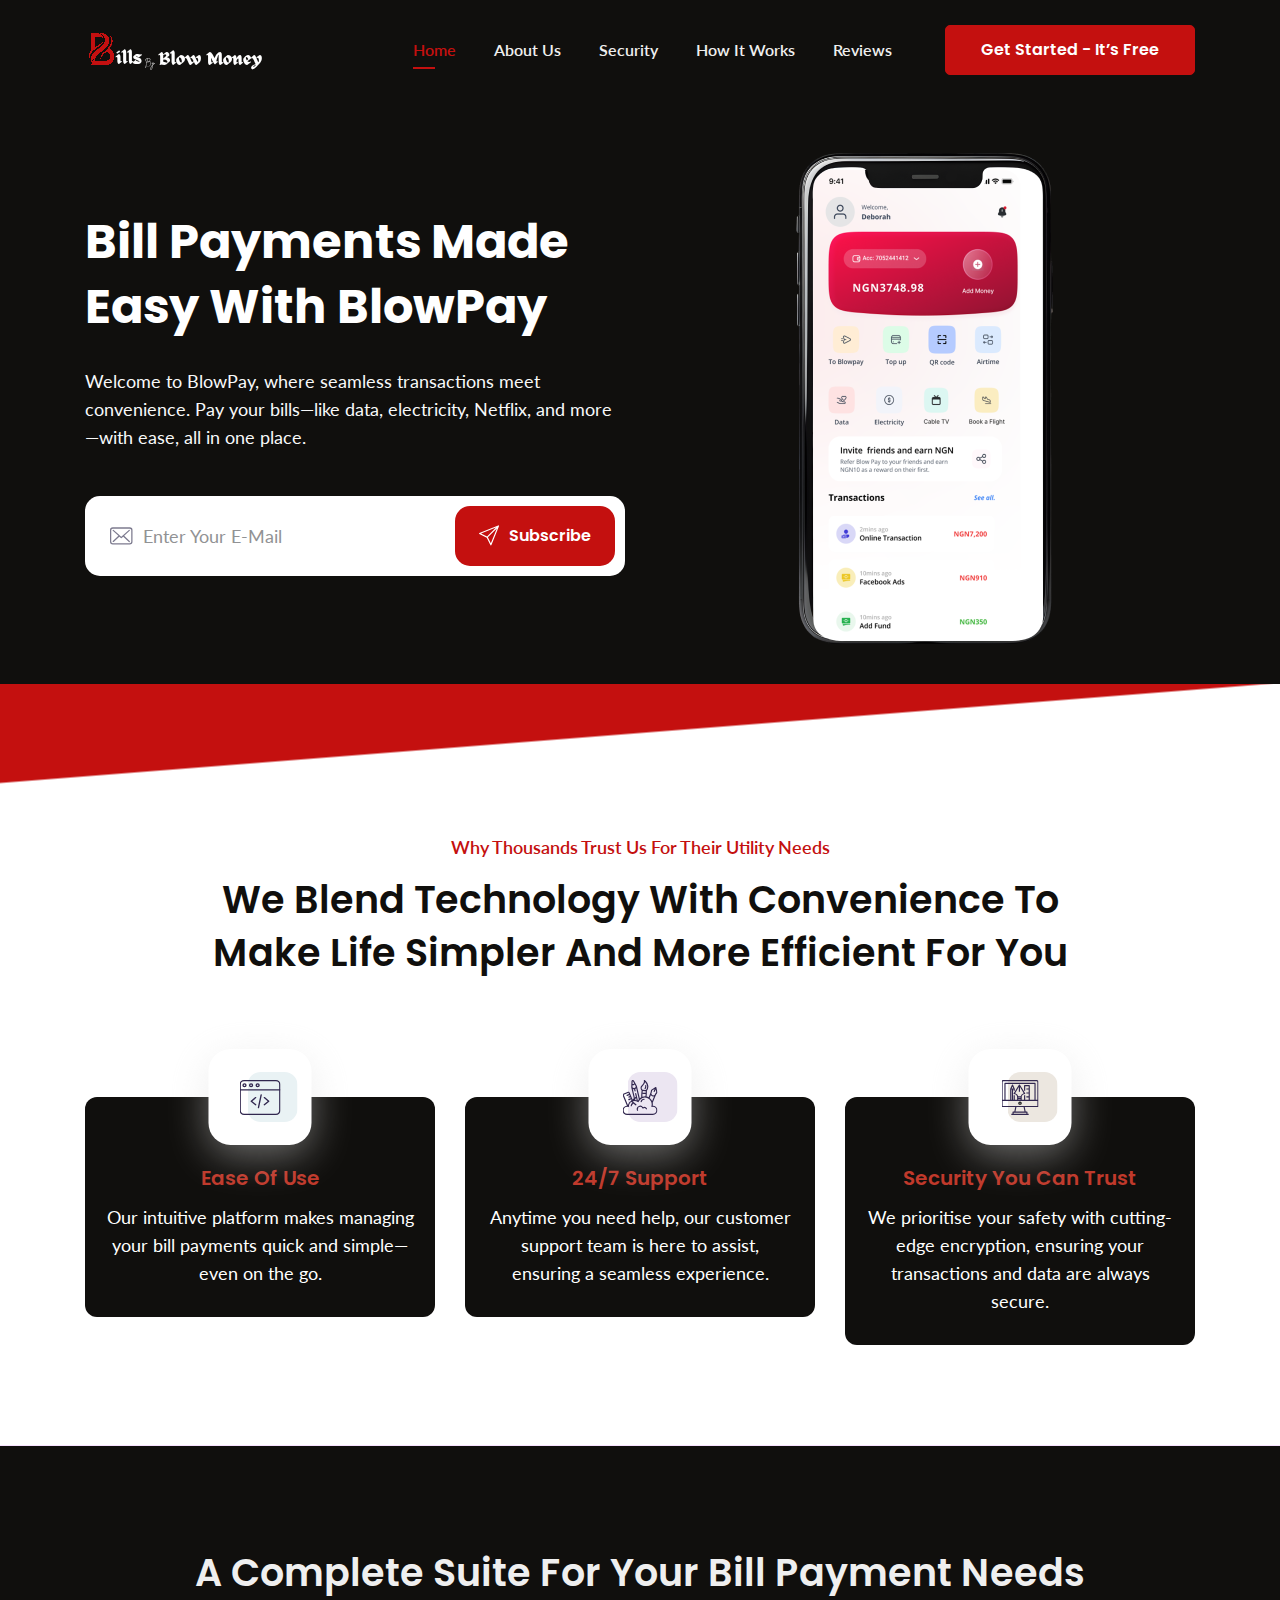
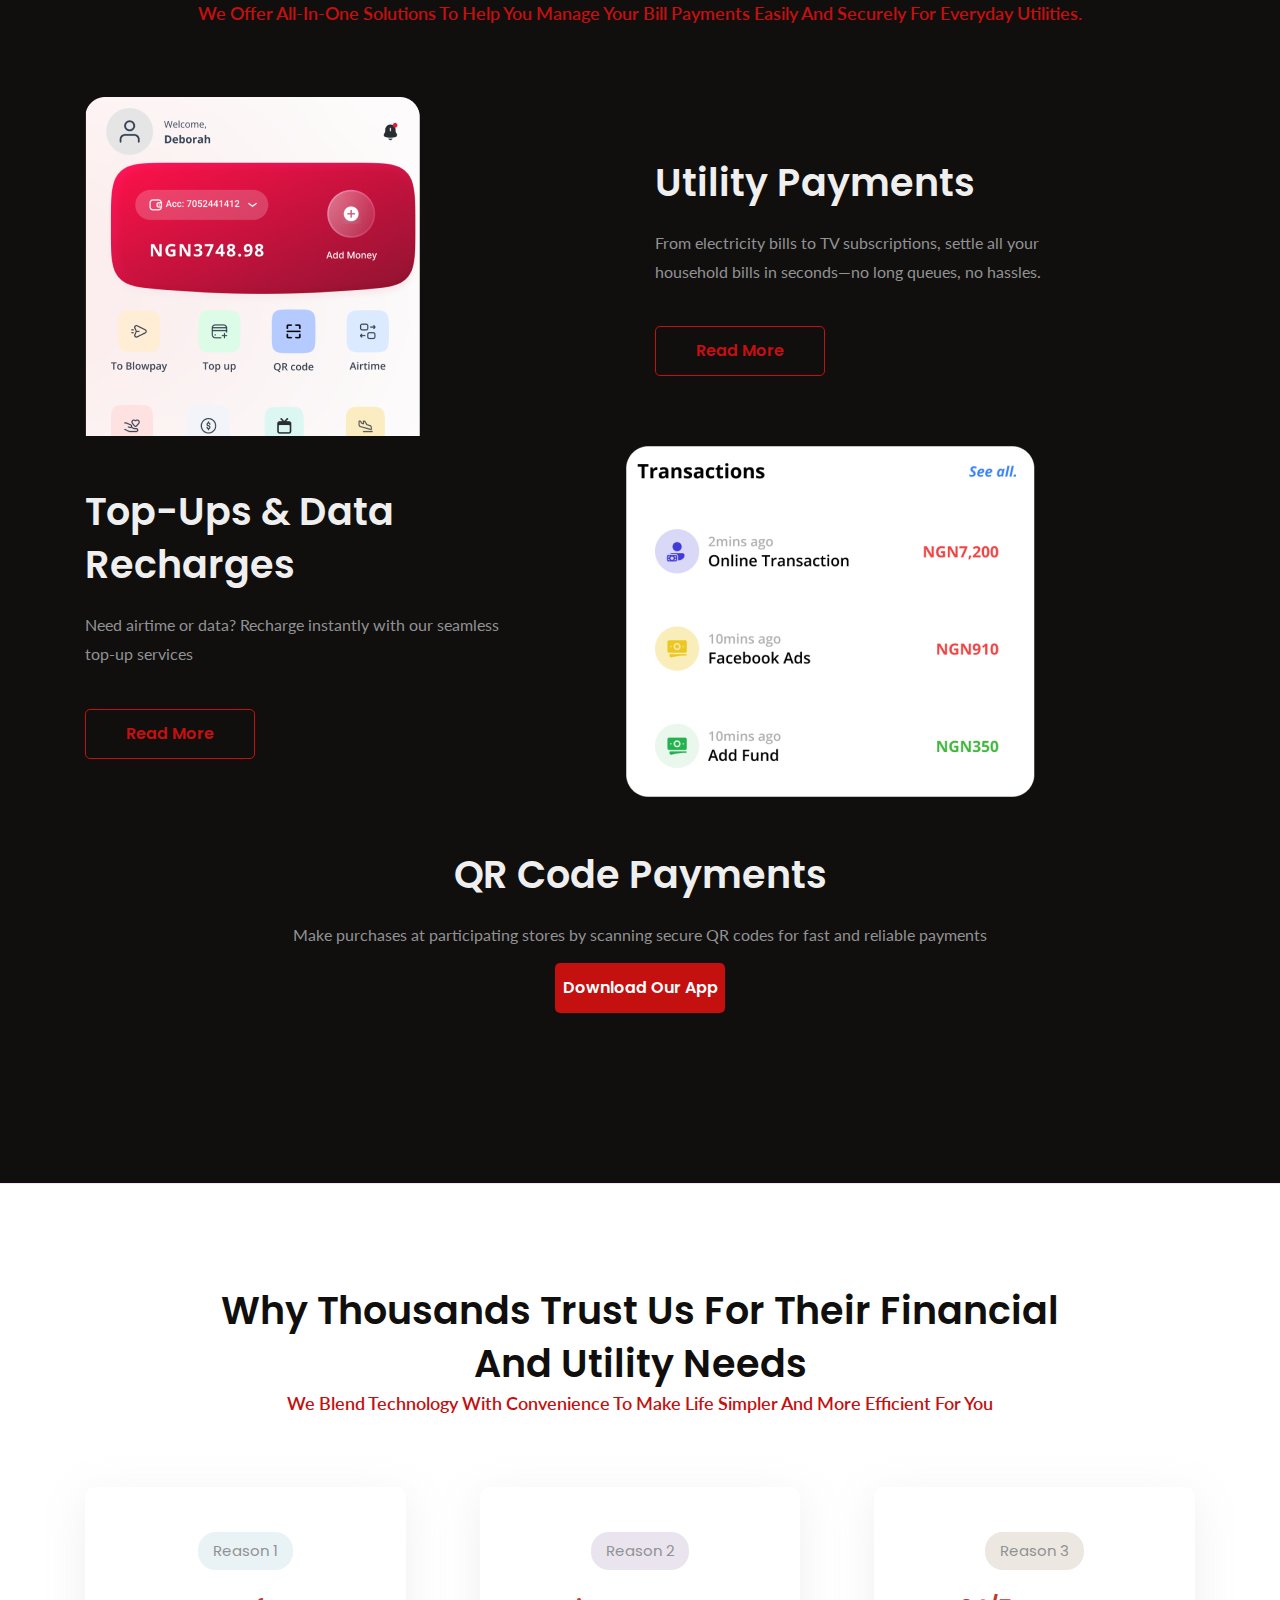
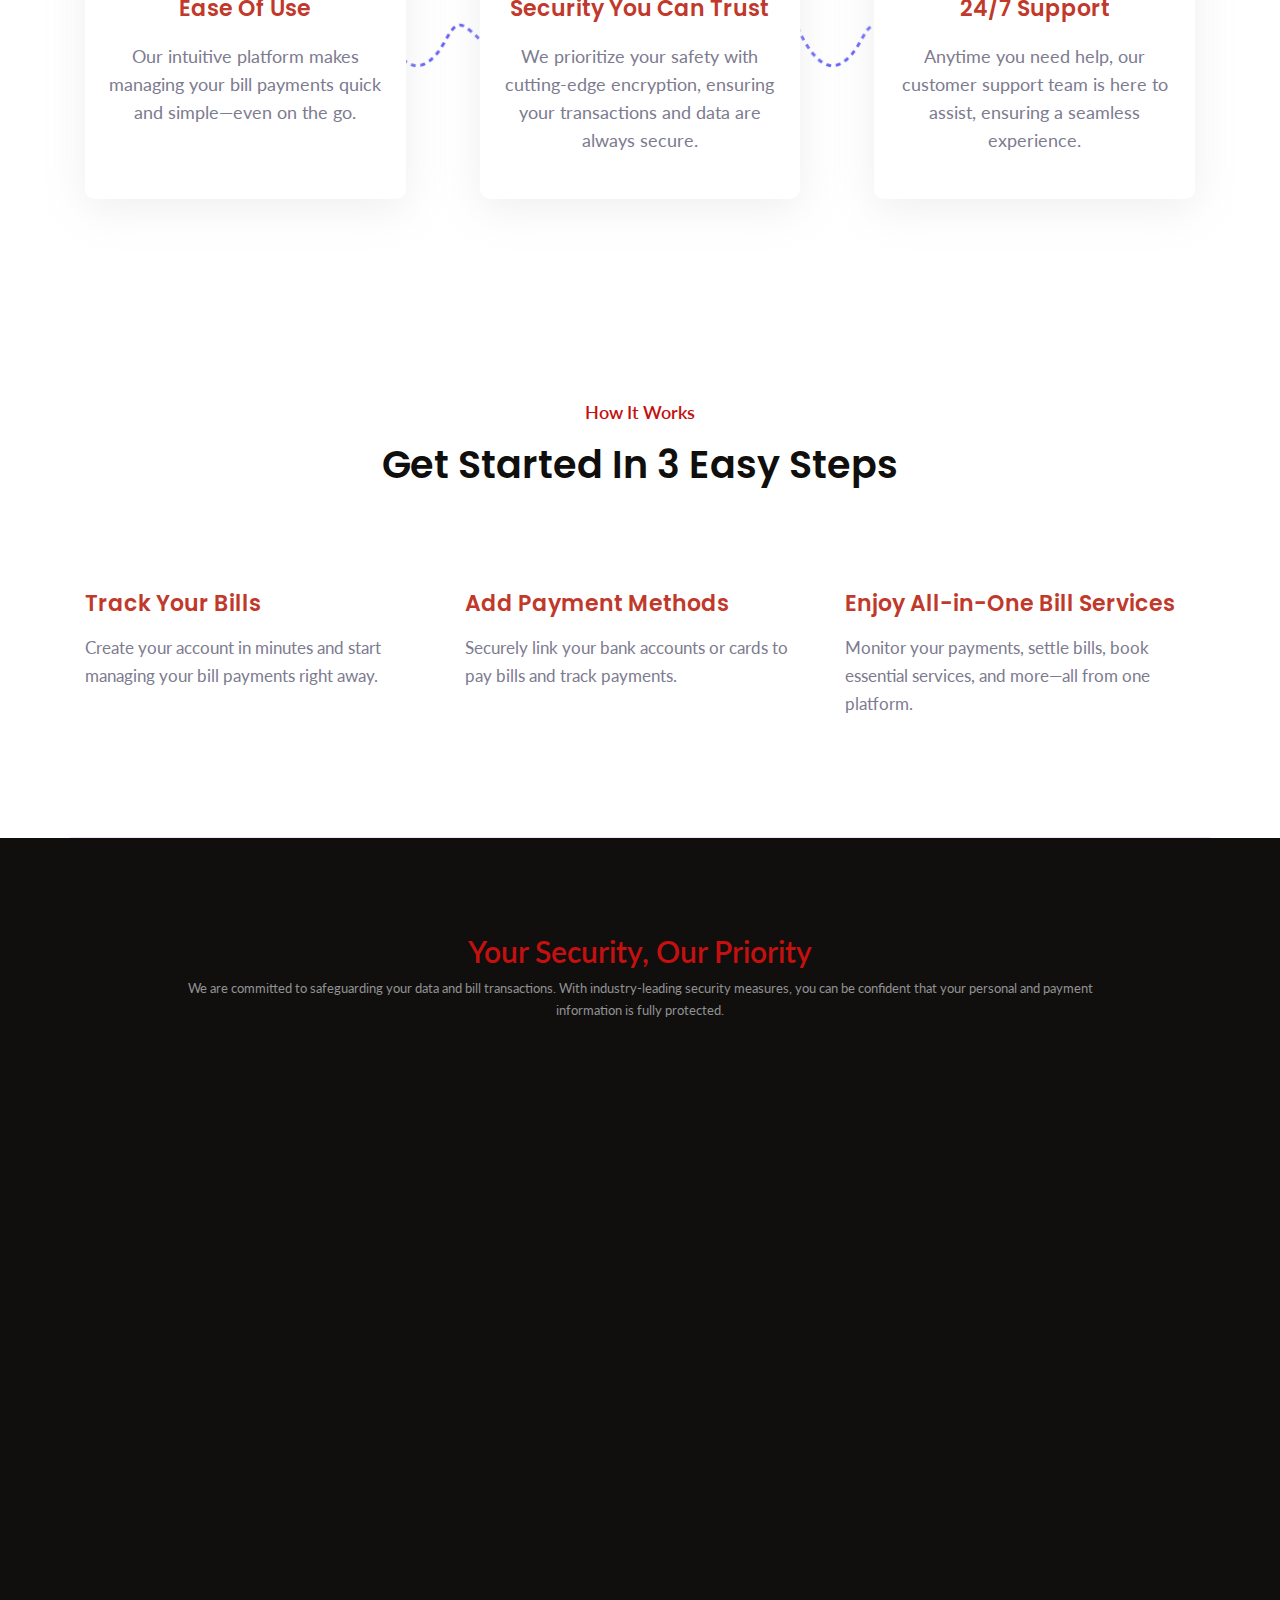
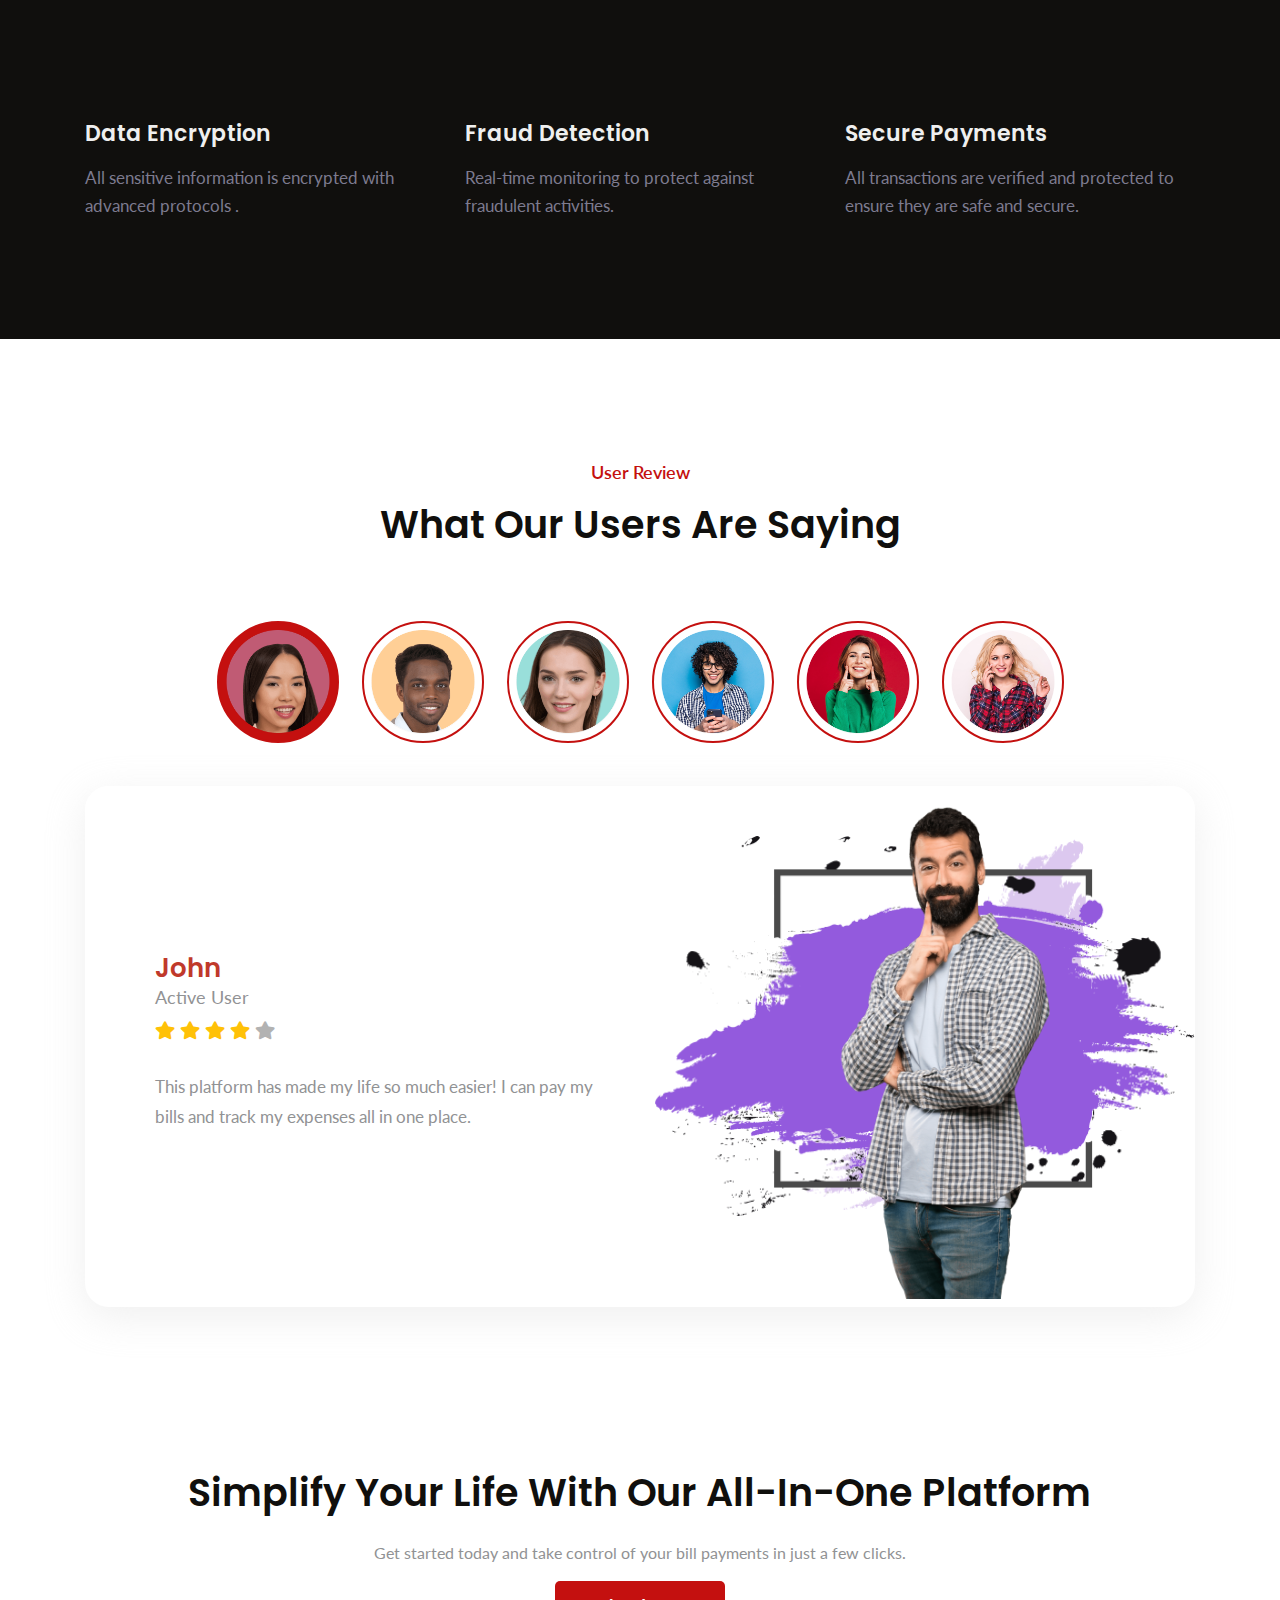
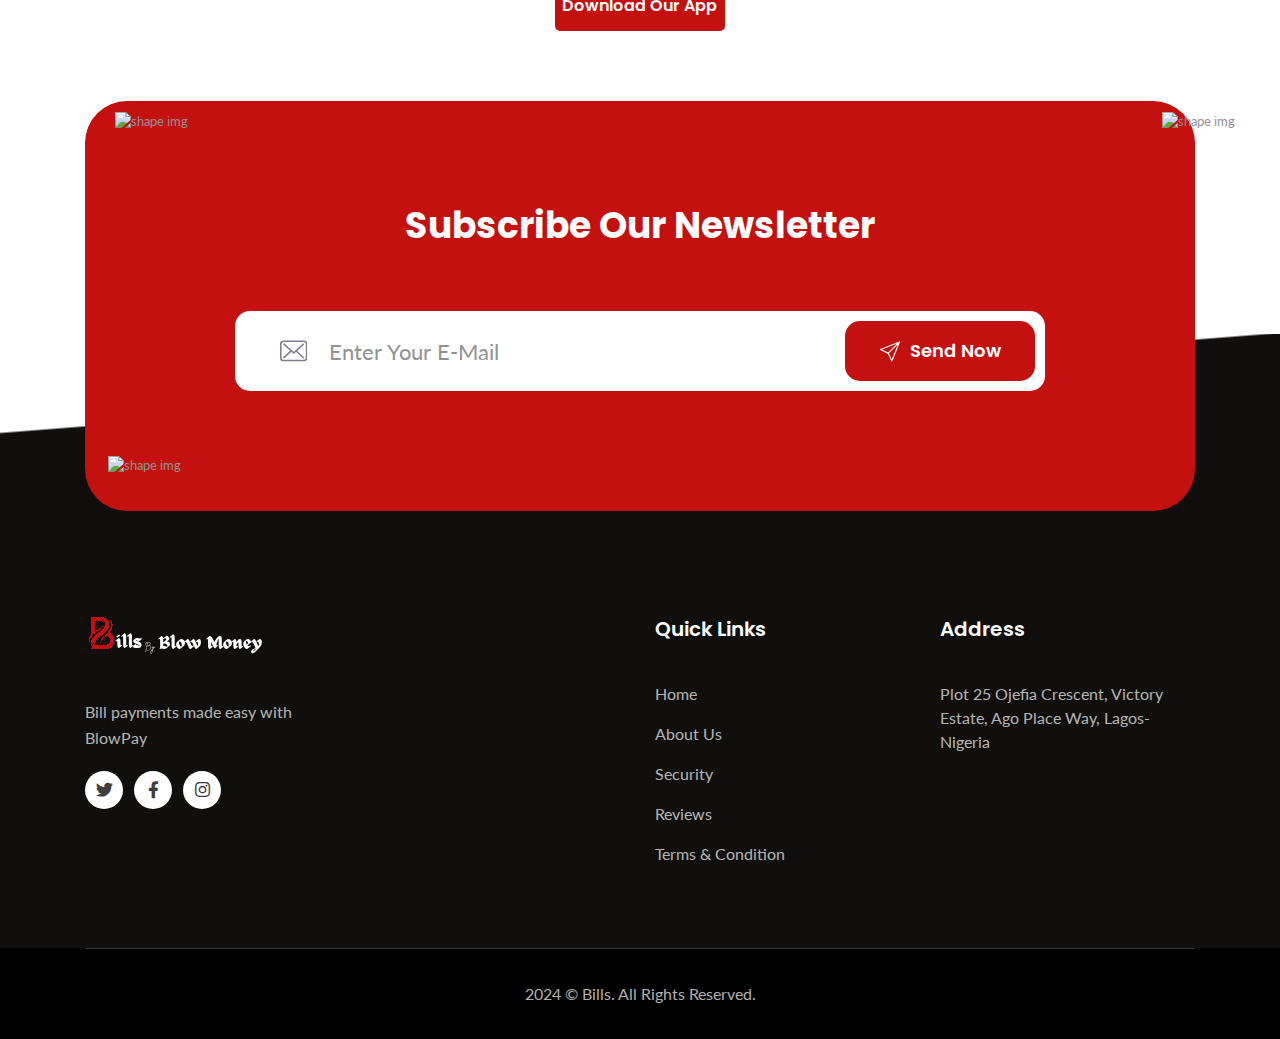
==== index.html @ 755e0c13 "update ***" ====
<!DOCTYPE html>
<html dir="ltr" lang="en-US">

<head>
  <meta charset="utf-8" />
  <meta http-equiv="X-UA-Compatible" content="IE=edge" />
  <meta name="author" content="Ayman Fikry" />
  <meta name="viewport" content="width=device-width, initial-scale=1, maximum-scale=1" />
  <meta name="description" content="Multi-purpose Application landing page HTML5 template" />
  <title>Landing Maichimp - LadidApp Responsive Ebook HTML5 Landing Page</title>
  <link href="assets/images/favicon/favicon.png" rel="icon" />
  <!--  Fonts -->
  <link rel="preconnect" href="https://fonts.gstatic.com" />
  <link
    href="https://fonts.googleapis.com/css2?family=Lato:ital,wght@0,400;0,700;1,400;1,700&amp;family=Poppins:ital,wght@0,400;0,500;0,600;0,700;1,400;1,500;1,600;1,700&amp;display=swap"
    rel="stylesheet" />
  <!--  Stylesheets-->
  <link href="assets/css/vendor.min.css" rel="stylesheet" />
  <link href="assets/css/style.css" rel="stylesheet" />
</head>

<body class="body-scroll">
  <!-- Document Wrapper-->
  <div class="wrapper clearfix" id="wrapperParallax">
    <!--   
      Header
      =============================================  
      -->
    <header class="header header-light header-sticky">
      <nav class="navbar navbar-sticky navbar-expand-lg" id="primary-menu">
        <div class="container"> <a class="logo navbar-brand" href="index.html"><img class="logo logo-dark"
              src="assets/images/logo/logo.png" alt="LadidApp Logo" /><img class="logo logo-light"
              src="assets/images/logo/logo.png" alt="LadidApp Logo" /></a>
          <button class="navbar-toggler collapsed" type="button" data-toggle="collapse" data-target="#navbarContent"
            aria-expanded="false"><span class="navbar-toggler-icon"></span></button>
          <div class="collapse navbar-collapse" id="navbarContent">
            <ul class="navbar-nav ml-auto">
              <li class="nav-item active"><a class="nav-link" data-scroll="scrollTo" href="#hero">Home</a></li>
              <li class="nav-item"><a class="nav-link" data-scroll="scrollTo" href="#features">About us</a></li>
              <li class="nav-item"><a class="nav-link" data-scroll="scrollTo" href="#security">Security</a></li>
              <li class="nav-item"><a class="nav-link" data-scroll="scrollTo" href="#how">How it works</a></li>
              <li class="nav-item"><a class="nav-link" data-scroll="scrollTo" href="#reviews">reviews</a></li>
            </ul>
            <div class="module-container">
              <!--module-btn-->
              <div class="module module-cta"><a class="btn" data-scroll="scrollTo" href="#action"> <span>Get Started -
                    It’s Free</span></a></div>
            </div>
            <!-- End Module Container  -->
          </div>
          <!-- End .nav-collapse-->
        </div>
        <!-- End .container-->
      </nav>
      <!-- End .navbar-->
    </header>
    <!--
      Hero Section
      ============================================= 
      -->
    <section class="hero hero-lead hero-light pb-50 bg-theme" id="hero">
      <div class="hero-cotainer">
        <div class="container">
          <div class="row align-items-center">
            <div class="col-12 col-lg-6">
              <div class="hero-content">
                <h1 class="hero-headline">Bill payments made easy with BlowPay</h1>
                <p class="hero-bio">Welcome to BlowPay, where seamless transactions meet convenience. Pay your
                  bills—like data, electricity, Netflix, and more—with ease, all in one place.</p>
                <div class="form-mailchimp">
                  <form class="mb-0 form-action mailchimp">
                    <div class="input-group">
                      <div class="input-icon">
                        <svg id="Icon" xmlns="http://www.w3.org/2000/svg" width="49.753" height="37.863"
                          viewBox="0 0 49.753 37.863">
                          <path id="Path_5759" data-name="Path 5759"
                            d="M43.679,57.75H6.084A6.089,6.089,0,0,0,0,63.834V89.529a6.089,6.089,0,0,0,6.084,6.084H43.669a6.089,6.089,0,0,0,6.084-6.084V63.844A6.083,6.083,0,0,0,43.679,57.75Zm3.3,31.779a3.308,3.308,0,0,1-3.3,3.3H6.084a3.308,3.308,0,0,1-3.3-3.3V63.844a3.308,3.308,0,0,1,3.3-3.3H43.669a3.308,3.308,0,0,1,3.3,3.3V89.529Z"
                            transform="translate(0 -57.75)" fill="#7d7b8f"></path>
                          <path id="Path_5760" data-name="Path 5760"
                            d="M81.39,122.249l12.168-10.912a1.392,1.392,0,1,0-1.863-2.069l-16.78,15.061L71.642,121.4c-.01-.01-.021-.021-.021-.031a2.057,2.057,0,0,0-.226-.2L58.074,109.257a1.393,1.393,0,1,0-1.853,2.079l12.312,11L56.272,133.82a1.4,1.4,0,0,0-.062,1.966,1.422,1.422,0,0,0,1.019.443,1.393,1.393,0,0,0,.947-.371l12.446-11.643L74,127.231a1.386,1.386,0,0,0,1.853-.01l3.469-3.109L91.7,135.868a1.393,1.393,0,0,0,1.966-.051,1.4,1.4,0,0,0-.051-1.966Z"
                            transform="translate(-50.013 -103.637)" fill="#7d7b8f"></path>
                        </svg>
                        <input class="form-control" type="email" placeholder="Enter Your E-mail" required="required" />
                      </div>
                      <button class="btn btn--primary">
                        <svg class="icon" xmlns="http://www.w3.org/2000/svg" width="24.779" height="24.779"
                          viewBox="0 0 24.779 24.779">
                          <path id="icon"
                            d="M24.567.213a.726.726,0,0,0-.783-.161L.457,9.383A.726.726,0,0,0,.41,10.711l9.2,4.461,4.461,9.2a.726.726,0,0,0,.653.409h.026a.726.726,0,0,0,.648-.456L24.727,1A.726.726,0,0,0,24.567.213ZM2.522,10.121,21.039,2.714,10,13.75ZM14.659,22.258,11.03,14.776,22.066,3.741Z"
                            transform="translate(0 -0.001)" fill="#fff"></path>
                        </svg><span>subscribe</span>
                      </button>
                    </div>
                    <!--  End .input-group-->
                  </form>
                  <div class="subscribe-alert"></div>
                </div>
              </div>
            </div>
            <!-- <div class="col-lg-2"></div> -->
            <div class="col-12 col-lg-6 d-flex justify-content-center">
              <div class="hero-image">
                <img class="img-fluid" src="assets/images/mockup/2.png" alt="iPhone Mockup" />
              </div>
            </div>
          </div>
          <!-- End .row-->
        </div>
        <!-- End .hero-cotainer-->
      </div>
      <!-- End .container-->
      <div class="skew-divider divider-theme"></div>
    </section>
    <!--   
      Featured Section
      ============================================= 
      -->
    <section class="features text-center" id="features">
      <div class="container">
        <div class="row clearfix">
          <div class="col-12 col-md-8 offset-md-2 col-lg-10 offset-lg-1">
            <div class="heading text-center">
              <h2 class="heading-subtitle">Why Thousands Trust us for Their Utility Needs </h2>
              <p class="heading-title black">We blend Technology with convenience to make life simpler and more efficient for
                you </p>
            </div>
          </div>
          <!-- End .col-lg-6 -->
        </div>
        <!-- End .row  -->
        <div class="row">
          <!-- Panel #1  -->
          <div class="col-12 col-lg-4 ">
            <div class="feature-panel feature-panel-1">
              <div class="feature-icon">
                <div class="bg-img"><img src="assets/images/icons/bg-icon-1.svg" alt="icon svg" /></div><img
                  src="assets/images/icons/icon-code.svg" alt="Icon" />
              </div>
              <div class="feature-content">
                <h3>Ease of Use </h3>
                <p>Our intuitive platform makes managing your bill payments quick and simple—even on the go. </p>
              </div>
            </div>
            <!-- End .feature-panel -->
          </div>
          <!-- End .col-12-->
          <!-- Panel #2-->
          <div class="col-12 col-lg-4 ">
            <div class="feature-panel feature-panel-2">
              <div class="feature-icon">
                <div class="bg-img"><img src="assets/images/icons/bg-icon-2.svg" alt="icon svg" /></div><img
                  src="assets/images/icons/icon-paint.svg" alt="Icon" />
              </div>
              <div class="feature-content">
                <h3>24/7 Support </h3>
                <p>Anytime you need help, our customer support team is here to assist, ensuring a seamless experience.
                </p>
              </div>
            </div>
            <!-- End .feature-panel -->
          </div>
          <!-- End .col-12-->
          <!-- Panel #3-->
          <div class="col-12 col-lg-4 ">
            <div class="feature-panel feature-panel-4">
              <div class="feature-icon">
                <div class="bg-img"><img src="assets/images/icons/bg-icon-3.svg" alt="icon svg" /></div><img
                  src="assets/images/icons/icon-screen.svg" alt="Icon" />
              </div>
              <div class="feature-content">
                <h3>Security you Can Trust </h3>
                <p>We prioritise your safety with cutting-edge encryption, ensuring your transactions and data are
                  always secure. </p>
              </div>
            </div>
            <!-- End .feature-panel -->
          </div>
          <!-- End .col-12-->
        </div>
        <!-- End .row  -->
      </div>
      <!-- End .container-->
    </section>
    <!--   
      About Section
      ============================================= 
      -->
    <section class="about bg-pink" id="about">
      <div class="container">
        <div class="col-12 col-md-8 offset-md-2 col-lg-10 offset-lg-1">
          <div class="heading text-center">
            <h2 class=" heading-title">A Complete Suite for Your Bill Payment Needs </h2>
            <p class="heading-subtitle">We offer all-in-one solutions to help you manage your bill payments easily and
              securely for everyday utilities. </p>
          </div>
        </div>
        <div class="row align-items-center text-center-xs">
          <div class="col-12 col-lg-6"><img class="img-fluid" src="assets/images/mockup/3.png" alt="Book Cover" />
          </div>
          <div class="col-12 col-lg-5">
            <div class="heading mb-40">
              <!-- <p class="heading-subtitle">about us</p> -->
              <h2 class="heading-title">Utility Payments </h2>
              <p class="heading-desc">From electricity bills to TV subscriptions, settle all your household bills in
                seconds—no long queues, no hassles. </p>
            </div><a class="btn btn--bordered btn--primary" href="javascript:void(0)">read more</a>
          </div>
        </div>
        <div class="row align-items-center text-center-xs">
          <div class="col-12 col-lg-5">
            <div class="heading mb-40">
              <!-- <p class="heading-subtitle">about us</p> -->
              <h2 class="heading-title">Top-Ups & Data Recharges </h2>
              <p class="heading-desc">Need airtime or data? Recharge instantly with our seamless top-up services </p>
            </div><a class="btn btn--bordered btn--primary" href="javascript:void(0)">read more</a>
          </div>
          <div class="col-12 col-lg-6 d-flex justify-content-center"><img class="img-fluid " src="assets/images/mockup/1.png" alt="Book Cover" />
          </div>
        </div>
        <div class="col-12 col-md-8 offset-md-2 col-lg-10 offset-lg-1 my-5">
          <div class="heading text-center">
            <h2 class="heading-title">QR Code Payments </h2>
            <p class="heading-desc mb-3">Make purchases at participating stores by scanning secure QR codes for fast and
              reliable payments </p>
            <button class="btn btn--primary ">Download Our App </button>
          </div>
        </div>
        <!-- End .row-->
      </div>
      <!-- End .container-->
    </section>
    <!-- 
      Process Section
      =============================================  
      -->
    <section class="processes text-center" id="processes">
      <div class="container">
        <div class="row">
          <div class="col-12 col-md-8 offset-md-2 col-lg-10 offset-lg-1">
            <div class="heading text-center">
              <h2 class=" heading-title black">Why Thousands Trust Us for Their Financial and Utility Needs </h2>
              <p class="heading-subtitle">We blend technology with convenience to make life simpler and more efficient
                for you </p>
            </div>
          </div>
        </div>
        <!-- End .row -->
        <div class="process-panels-container">
          <div class="divider"></div>
          <div class="process-panel process-panel-1">
            <div class="process-phase">
              <p>reason 1</p>
            </div>
            <h2 class="process-name redd">Ease of Use </h2>
            <p class="process-desc">Our intuitive platform makes managing your bill payments quick and simple—even on
              the go.

            </p>
          </div>
          <div class="process-panel process-panel-2">
            <div class="process-phase">
              <p>reason 2</p>
            </div>
            <h2 class="process-name redd">Security you can trust </h2>
            <p class="process-desc">We prioritize your safety with cutting-edge encryption, ensuring your transactions
              and data are always secure. </p>
          </div>
          <div class="process-panel process-panel-3">
            <div class="process-phase">
              <p>reason 3</p>
            </div>
            <h2 class="process-name redd">24/7 Support </h2>
            <p class="process-desc">Anytime you need help, our customer support team is here to assist, ensuring a
              seamless experience. </p>
          </div>
        </div>
      </div>
    </section>


    <section class="blog" id="news">
      <div class="container">
        <div class="row">
          <div class="col-12 col-md-8 offset-md-2 col-lg-10 offset-lg-1" id="how">
            <div class="heading text-center">
              <p class="heading-subtitle">How It Works</p>
              <p class="heading-title black">Get Started in 3 Easy steps </p>
            </div>
          </div>
        </div>
        <!-- End .row-->
        <div class="row">
          <div class="col-sm-6 col-md-6 col-lg-4">
            <div class="blog-panel">
              <div class="blog-content">
                <h3 class="blog-title redd"><a href="javascript:void(0)" class="redd">Track Your Bills </a></h3>
                <p class="blog-desc">Create your account in minutes and start managing your bill payments right away.
                </p>
              </div>
            </div>
          </div>
          <div class="col-sm-6 col-md-6 col-lg-4">
            <div class="blog-panel">
              <div class="blog-content">
                <h3 class="blog-title"><a href="javascript:void(0)" class="redd">Add Payment Methods </a></h3>
                <p class="blog-desc">Securely link your bank accounts or cards to pay bills and track payments. </p>
              </div>
            </div>
          </div>
          <div class="col-sm-6 col-md-6 col-lg-4">
            <div class="blog-panel">
              <div class="blog-content">
                <h3 class="blog-title"><a href="javascript:void(0)" class="redd">Enjoy All-in-One Bill Services </a></h3>
                <p class="blog-desc">Monitor your payments, settle bills, book essential services, and more—all from one
                  platform. </p>
              </div>
            </div>
          </div>
        </div>
        <!-- End .row-->
      </div>
      <!-- End .container-->
    </section>

    <div class="container">
      <div class="row">
        <div class="divider-2"></div>
      </div>
    </div>
    <!-- 
      Video Section
      =============================================  
      -->
    <section class="video black-bg " id="security">
      <div class="container">
        <div class="row">
          <div class="col-12 col-md-8 offset-md-2 col-lg-10 offset-lg-1">
            <div class="heading text-center">
              <h1 class="heading-subtitle big">Your Security, Our Priority </h1>
              <p class="">We are committed to safeguarding your data and bill transactions. With industry-leading
                security measures, you can be confident that your personal and payment information is fully protected.
              </p>
            </div>
          </div>
          <div class="col-12">
            <div class="player bg-parallax">
              <div class="bg-section"><img src="assets/images/video/2.png" alt="video image" /></div>
            </div>
          </div>
        </div>
        <div class="row blog">
          <div class="col-sm-6 col-md-6 col-lg-4">
            <div class="blog-panel">
              <div class="blog-content">
                <h3 class="blog-title"><a href="javascript:void(0)">Data Encryption </a></h3>
                <p class="blog-desc">All sensitive information is encrypted with advanced protocols .
                </p>
              </div>
            </div>
          </div>
          <div class="col-sm-6 col-md-6 col-lg-4">
            <div class="blog-panel">
              <div class="blog-content">
                <h3 class="blog-title"><a href="javascript:void(0)">Fraud Detection </a></h3>
                <p class="blog-desc">Real-time monitoring to protect against fraudulent activities. </p>
              </div>
            </div>
          </div>
          <div class="col-sm-6 col-md-6 col-lg-4">
            <div class="blog-panel">
              <div class="blog-content">
                <h3 class="blog-title"><a href="javascript:void(0)">Secure Payments </a></h3>
                <p class="blog-desc">All transactions are verified and protected to ensure they are safe and secure.
                </p>
              </div>
            </div>
          </div>
        </div>
      </div>
    </section>
    <!-- 
      Testimonials Section
      =============================================  
      -->
    <section class="testimonials " id="reviews">
      <div class="container">
        <div class="row">
          <div class="col-12 col-lg-6 offset-lg-3">
            <div class="heading text-center">
              <p class="heading-subtitle">user review </p>
              <h2 class="heading-title black">What our Users are Saying </h2>
            </div>
          </div>
        </div>
        <div class="row">
          <div class="col-12">
            <div class="owl-thumbs testimonials-customers-container" data-slider-id="1">
              <div class="author-img owl-thumb-item active"><img src="assets/images/testimonials/1.png"
                  alt="avatar author" /></div>
              <div class="author-img owl-thumb-item"><img src="assets/images/testimonials/3.png" alt="avatar author" />
              </div>
              <div class="author-img owl-thumb-item"><img src="assets/images/testimonials/2.png" alt="avatar author" />
              </div>
              <div class="author-img owl-thumb-item"><img src="assets/images/testimonials/4.png" alt="avatar author" />
              </div>
              <div class="author-img owl-thumb-item"><img src="assets/images/testimonials/5.png" alt="avatar author" />
              </div>
              <div class="author-img owl-thumb-item"><img src="assets/images/testimonials/6.png" alt="avatar author" />
              </div>
            </div>
            <div class="owl-carousel" data-slider-id="1" data-slide="1" data-slide-res="1" data-autoplay="true"
              data-nav="false" data-dots="false" data-space="0" data-loop="true" data-speed="800">
              <div class="testimonial-panel">
                <div class="row align-items-center">
                  <div class="col-12 col-lg-6">
                    <div class="testimonial-body">
                      <h4 class="testimonial-name redd">John</h4>
                      <p class="testimonial-title">Active user</p>
                      <div class="rating"> <i class="fas fa-star active"></i><i class="fas fa-star active"></i><i
                          class="fas fa-star active"></i><i class="fas fa-star active"></i><i class="fas fa-star"></i>
                      </div>
                      <p class="testimonial-desc">This platform has made my life so much easier! I can pay my bills and
                        track my expenses all in one place.</p>
                    </div>
                  </div>
                  <div class="col-12 col-lg-6">
                    <div class="testimonial-img">
                      <div class="background"> <img src="assets/images/background/1.png" alt="Background" /></div><img
                        class="author" src="assets/images/testimonials/model-min.png" alt="author image" />
                    </div>
                  </div>
                </div>
              </div>
              <div class="testimonial-panel">
                <div class="row align-items-center">
                  <div class="col-12 col-lg-6">
                    <div class="testimonial-body">
                      <h4 class="testimonial-name redd">Ade</h4>
                      <p class="testimonial-title">Active user</p>
                      <div class="rating"> <i class="fas fa-star active"></i><i class="fas fa-star active"></i><i
                          class="fas fa-star active"></i><i class="fas fa-star active"></i><i class="fas fa-star"></i>
                      </div>
                      <p class="testimonial-desc">I love how simple and fast the top-up feature is! It's been a
                        lifesaver when I’m out of data.</p>
                    </div>
                  </div>
                  <div class="col-12 col-lg-6 redd">
                    <div class="testimonial-img">
                      <div class="background"> <img src="assets/images/background/1.png" alt="Background" /></div><img
                        class="author" src="assets/images/testimonials/12.png" alt="author image" />
                    </div>
                  </div>
                </div>
              </div>
              <!-- <div class="testimonial-panel">
                <div class="row align-items-center">
                  <div class="col-12 col-lg-6">
                    <div class="testimonial-body">
                      <h4 class="testimonial-name">Frank Dame</h4>
                      <p class="testimonial-title">Active user</p>
                      <div class="rating"> <i class="fas fa-star active"></i><i class="fas fa-star active"></i><i
                          class="fas fa-star active"></i><i class="fas fa-star active"></i><i class="fas fa-star"></i>
                      </div>
                      <p class="testimonial-desc">
                        Seamles and Secure, Bill payment streamlines my transactions and top-notch security</p>
                    </div>
                  </div>
                  <div class="col-12 col-lg-6">
                    <div class="testimonial-img">
                      <div class="background"> <img src="assets/images/background/1.png" alt="Background" /></div><img
                        class="author" src="assets/images/testimonials/11.png" alt="author image" />
                    </div>
                  </div>
                </div>
              </div> -->
              <div class="testimonial-panel">
                <div class="row align-items-center">
                  <div class="col-12 col-lg-6">
                    <div class="testimonial-body">
                      <h4 class="testimonial-name redd">Kelvin</h4>
                      <p class="testimonial-title">Active user</p>
                      <div class="rating"> <i class="fas fa-star active"></i><i class="fas fa-star active"></i><i
                          class="fas fa-star active"></i><i class="fas fa-star active"></i><i class="fas fa-star"></i>
                      </div>
                      <p class="testimonial-desc">
                        Paying BIlls has never been this easy, I’ve found some of the best Deals</p>
                    </div>
                  </div>
                  <div class="col-12 col-lg-6">
                    <div class="testimonial-img">
                      <div class="background"> <img src="assets/images/background/1.png" alt="Background" /></div><img
                        class="author" src="assets/images/testimonials/8.png" alt="author image" />
                    </div>
                  </div>
                </div>
              </div>
              <div class="testimonial-panel">
                <div class="row align-items-center">
                  <div class="col-12 col-lg-6">
                    <div class="testimonial-body">
                      <h4 class="testimonial-name redd">Sarah</h4>
                      <p class="testimonial-title">Active user</p>
                      <div class="rating"> <i class="fas fa-star active"></i><i class="fas fa-star active"></i><i
                          class="fas fa-star active"></i><i class="fas fa-star active"></i><i class="fas fa-star"></i>
                      </div>
                      <p class="testimonial-desc">
                        This platform has made my life so much easier! I can pay my bills and track my expenses all in
                        one place.</p>
                    </div>
                  </div>
                  <div class="col-12 col-lg-6">
                    <div class="testimonial-img">
                      <div class="background"> <img src="assets/images/background/1.png" alt="Background" /></div><img
                        class="author" src="assets/images/testimonials/11.png" alt="author image" />
                    </div>
                  </div>
                </div>
              </div>
            </div>
          </div>
        </div>
      </div>
      <!-- End .container-->
    </section>
    <!-- 
      Blog Section
      =============================================  
  -->

    <div class="col-12 col-md-8 offset-md-2 col-lg-10 offset-lg-1 my-5 " id="action">
      <div class="heading text-center">
        <h2 class="heading-title black">Simplify Your Life with Our All-in-One Platform </h2>
        <p class="heading-desc mb-3">Get started today and take control of your bill payments in just a few clicks. </p>
        <button class="btn btn--primary ">Download Our App </button>
      </div>
    </div>
    <!-- 
      CTA Section
      =============================================  
      -->
    <section class="cta" >
      <div class="container">
        <div class="row">
          <div class="col-12 col-md-12 col-lg-12">
            <div class="action-container">
              <div class="shape-1"> <img src="assets/images/background/shape.png" alt="shape img" /></div>
              <div class="shape-3"><img src="assets/images/background/shape-1.png" alt="shape img" /></div>
              <div class="shape-2"><img src="assets/images/background/shape-2.png" alt="shape img" /></div>
              <div class="row">
                <div class="col-12 ">
                  <h3>Subscribe our newsletter</h3>
                  <div class="form-mailchimp">
                    <form class="mb-0 form-action mailchimp">
                      <div class="input-group">
                        <div class="input-icon">
                          <svg xmlns="http://www.w3.org/2000/svg" width="49.753" height="37.863"
                            viewBox="0 0 49.753 37.863">
                            <path data-name="Path 5759"
                              d="M43.679,57.75H6.084A6.089,6.089,0,0,0,0,63.834V89.529a6.089,6.089,0,0,0,6.084,6.084H43.669a6.089,6.089,0,0,0,6.084-6.084V63.844A6.083,6.083,0,0,0,43.679,57.75Zm3.3,31.779a3.308,3.308,0,0,1-3.3,3.3H6.084a3.308,3.308,0,0,1-3.3-3.3V63.844a3.308,3.308,0,0,1,3.3-3.3H43.669a3.308,3.308,0,0,1,3.3,3.3V89.529Z"
                              transform="translate(0 -57.75)" fill="#7d7b8f"></path>
                            <path data-name="Path 5760"
                              d="M81.39,122.249l12.168-10.912a1.392,1.392,0,1,0-1.863-2.069l-16.78,15.061L71.642,121.4c-.01-.01-.021-.021-.021-.031a2.057,2.057,0,0,0-.226-.2L58.074,109.257a1.393,1.393,0,1,0-1.853,2.079l12.312,11L56.272,133.82a1.4,1.4,0,0,0-.062,1.966,1.422,1.422,0,0,0,1.019.443,1.393,1.393,0,0,0,.947-.371l12.446-11.643L74,127.231a1.386,1.386,0,0,0,1.853-.01l3.469-3.109L91.7,135.868a1.393,1.393,0,0,0,1.966-.051,1.4,1.4,0,0,0-.051-1.966Z"
                              transform="translate(-50.013 -103.637)" fill="#7d7b8f"></path>
                          </svg>
                          <input class="form-control" type="email" placeholder="Enter Your E-mail"
                            required="required" />
                        </div>
                        <button class="btn btn--primary">
                          <svg class="icon" xmlns="http://www.w3.org/2000/svg" width="24.779" height="24.779"
                            viewBox="0 0 24.779 24.779">
                            <path
                              d="M24.567.213a.726.726,0,0,0-.783-.161L.457,9.383A.726.726,0,0,0,.41,10.711l9.2,4.461,4.461,9.2a.726.726,0,0,0,.653.409h.026a.726.726,0,0,0,.648-.456L24.727,1A.726.726,0,0,0,24.567.213ZM2.522,10.121,21.039,2.714,10,13.75ZM14.659,22.258,11.03,14.776,22.066,3.741Z"
                              transform="translate(0 -0.001)" fill="#fff"></path>
                          </svg><span>send now</span>
                        </button>
                      </div>
                      <!--  End .input-group-->
                    </form>
                    <div class="subscribe-alert"></div>
                  </div>
                </div>
                <!-- End .col-md-12-->
              </div>
              <!-- End .row-->
            </div>
          </div>
        </div>
      </div>
      <!-- End .container-->
    </section>
    <!-- 
      Footer
      ============================================= 
      -->
    <footer class="footer" id="footer">
      <div class="skew-divider-top"></div>
      <div class="footer-top">
        <div class="container">
          <div class="row">
            <div class="col-12 col-md-6 col-lg-3">
              <div class="footer-logo"><a class="logo" href="index.html"><img class="logo logo-light"
                    src="assets/images/logo/logo.png" alt="LadidApp Logo" /></a></div>
              <p>Bill payments made easy with BlowPay              </p>
              <div class="footer-social">
                <ul class="list-unstyled">
                  <li> <a href="javascript:void(0)"><i class="fab fa-twitter"></i></a></li>
                  <li> <a href="javascript:void(0)"><i class="fab fa-facebook-f"></i></a></li>
                  <li> <a href="javascript:void(0)"><i class="fab fa-instagram"></i></a></li>
                </ul>
              </div>
            </div>
            <div class="col-12 col-md-6 col-lg-3">
           
            </div>
            <div class="col-12 col-md-6 col-lg-3">
              <div class="footer-widget">
                <h6 class="widget-title">Quick Links</h6>
                <ul class="list-unstyled">
                  <li> <a data-scroll="scrollTo" href="#hero">Home</a></li>
                  <li> <a data-scroll="scrollTo" href="#features">About Us</a></li>
                  <li> <a data-scroll="scrollTo" href="#security">Security</a></li>
                  <li> <a data-scroll="scrollTo" href="#reviews">Reviews</a></li>
                  <li> <a data-scroll="scrollTo" href="/terms.html">Terms & Condition</a></li>
                </ul>
              </div>
            </div>
            <div class="col-12 col-md-6 col-lg-3">
              <div class="footer-widget">
                <h6 class="widget-title">Address</h6>
                <ul class="list-unstyled">
                  <li> <a href="javascript:void(0)">Plot 25 Ojefia Crescent, Victory Estate, Ago Place Way, Lagos-Nigeria</a></li>
                  <!-- <li> <a href="javascript:void(0)">software policy</a></li> -->
                </ul>
              </div>
            </div>
          </div>
        </div>
      </div>
      <div class="footer-bottom">
        <div class="container">
          <hr />
        </div>
        <div class="container">
          <div class="row">
            <div class="col-12 col-md-12 col-lg-12 text--center">
              <div class="footer-copyright"><span>2024 &copy; <a
                    href="#">Bills</a>. All rights
                  reserved.</span></div>
            </div>
          </div>
        </div>
      </div>
      <!-- End .container  -->
    </footer>
  </div>
  <!--  Footer Scripts==
    -->
  <script src="assets/js/vendor/jquery-3.4.1.min.js"></script>
  <script src="assets/js/vendor.min.js"></script>
  <script src="assets/js/functions.js"></script>
</body>

</html>
---- assets/css/style.css ----
/*-----------------------------------------------------------------------------------

	Theme Name : LadidApp
	Theme URI  : http://themeforest.net/user/zytheme
	Description: LadidApp is a pixel perfect creative html5 ebook landing page  based on designed with great attention to details, flexibility and performance. It is ultra professional, smooth and sleek, with a clean modern layout.
	Author     : zytheme
	Author URI : http://themeforest.net/user/zytheme
	Version    : 1.0

-----------------------------------------------------------------------------------*/
/*!
// Contents
// ------------------------------------------------>

1.  Global Styles
2.  Typography
3.	Color
4.	Align
5.	Grid
6.	Background
7.	Buttons
8.	Forms
9.	Heading
10. Loading
11. Contact
12. Header
13. Menu
14. Clients
15. Hero
16. Video
17. Services
18. Thank You
19. Testimonial
20. Feature
21. Action
22. Pricing
23. Carousel
24. Landing

/*------------------------------------*\
    #GLOBAL STYLES
\*------------------------------------*/
/*
WARNING! DO NOT EDIT THIS FILE!

To make it easy to update your theme, you should not edit the styles in this file. Instead use 
the custom.css file to add your styles. You can copy a style from this file and paste it in 
custom.css and it will override the style in this file. You have been warned! :)
*/
body,
html {
  overflow-x: hidden; }

html {
  font-size: 13px; }

body {
  background-color: #fff;
  font-family: "Lato", sans-serif;
  font-size: 13px;
  font-weight: 400;
  color: #919294;
  line-height: 1.5;
  margin: 0; }

.wrapper {
  background-color: #fff; }

* {
  outline: none; }

::-moz-selection {
  text-shadow: none; }

::selection {
  background-color: #C4100F;
  color: #ffffff;
  text-shadow: none; }

a {
  -webkit-transition: 0.3s ease;
  -o-transition: 0.3s ease;
  transition: 0.3s ease;
  color: #C4100F; }
  a:hover {
    color: #7630d4;
    text-decoration: none; }
  a:focus {
    color: #7630d4;
    outline: none;
    text-decoration: none; }
  a:active {
    color: #7630d4;
    outline: none;
    text-decoration: none; }

hr {
  margin: 0; }

textarea {
  resize: none; }

button.btn {
  margin-bottom: 0; }

section {
  background-color: #fff; }

.modal-backdrop {
  z-index: 1020;
  background-color: rgba(34, 34, 34, 0.95); }

.fullscreen {
  height: 100vh !important; }

/* Medium Devices, Desktops */
@media only screen and (max-width: 992px) {
  .fullscreen {
    height: auto !important; } }

/*------------------------------------*\
    #TYPOGRAPHY
\*------------------------------------*/
/* Heading Text */
.h1,
.h2,
.h3,
.h4,
.h5,
.h6,
h1,
h2,
h3,
h4,
h5,
h6 {
  color: #efefef;
  font-family: "Poppins", sans-serif;
  font-weight: 700;
  margin: 0 0 28px;
  line-height: 1; }

.h1,
h1 {
  font-size: 52px; }

.h2,
h2 {
  font-size: 42px; }

.h3,
h3 {
  font-size: 38px; }

.h4,
h4 {
  font-size: 32px; }

.h5,
h5 {
  font-size: 24px; }

.h6,
h6 {
  font-size: 18px; }

p {
  color: #919294;
  font-size: 13px;
  font-weight: 400;
  line-height: 22px; }

.lead {
  font-size: 16px;
  line-height: 1.8; }

/* Aligning Text */
.text--left {
  text-align: left !important; }

.text--right {
  text-align: right !important; }

.text--center {
  text-align: center !important; }

.text--just {
  text-align: justify !important; }

.align--top {
  vertical-align: top; }

.align--bottom {
  vertical-align: bottom; }

.align--middle {
  vertical-align: middle; }

.align--baseline {
  vertical-align: baseline; }

/* Weight Text */
.bold {
  font-weight: bold; }

.regular {
  font-weight: normal; }

  .big {
    font-size: 30px !important;   }

.italic {
  font-style: italic; }

.break-word {
  word-wrap: break-word; }

.no-wrap {
  white-space: nowrap; }

/* Text Color */
.text-white {
  color: #ffffff !important; }

.text-gray {
  color: #FAF8FB !important; }

.text-black {
  color: #efefef; }

.text-theme {
  color: #C4100F; }

.text--capitalize {
  text-transform: capitalize !important; }

.text--uppercase {
  text-transform: uppercase !important; }

.font-heading {
  font-family: "Poppins", sans-serif; }

.font-body {
  font-family: "Lato", sans-serif; }

.font-18 {
  font-size: 24px; }

.font-16 {
  font-size: 16px; }

.font-20 {
  font-size: 20px; }

.font-40 {
  font-size: 40px; }

/* Custom, iPhone Retina */
@media only screen and (min-width: 320px) and (max-width: 767px) {
  text-center-xs {
    text-align: center !important; } }

/* Small Devices, Tablets */
@media only screen and (min-width: 768px) and (max-width: 991px) {
  text-center-sm {
    text-align: center !important; } }

.higlighted-style1 {
  background-color: #C4100F;
  color: #fff;
  padding: 5px 0; }

.higlighted-style2 {
  background-color: #efefef;
  color: #fff;
  padding: 5px 0; }

.higlighted-style3 {
  background-color: #FAF8FB;
  color: #C4100F;
  padding: 5px 0; }

/*------------------------------------*\
    #COLORS
\*------------------------------------*/
.color-heading {
  color: #efefef !important; }

.color-theme {
  color: #C4100F !important; }

.color-white {
  color: #ffffff !important; }

.color-gray {
  color: #FAF8FB !important; }

/*------------------------------------*\
    #Align
\*------------------------------------*/
address,
blockquote,
dd,
dl,
fieldset,
form,
ol,
p,
pre,
table,
ul {
  margin-bottom: 20px; }

section {
  padding-top: 100px;
  padding-bottom: 100px;
  overflow: hidden; }

/* All margin */
.m-0 {
  margin: 0 !important; }

.m-xs {
  margin: 10px; }

.m-sm {
  margin: 20px; }

.m-md {
  margin: 40px; }

.m-lg {
  margin: 80px; }

/* top margin */
.mt-0 {
  margin-top: 0; }

.mt-xs {
  margin-top: 10px; }

.mt-10 {
  margin-top: 10px !important; }

.mt-20 {
  margin-top: 20px !important; }

.mt-30 {
  margin-top: 30px !important; }

.mt-40 {
  margin-top: 40px !important; }

.mt-50 {
  margin-top: 50px !important; }

.mt-60 {
  margin-top: 60px; }

.mt-70 {
  margin-top: 70px !important; }

.mt-80 {
  margin-top: 80px !important; }

.mt-90 {
  margin-top: 90px !important; }

.mt-100 {
  margin-top: 100px !important; }

.mt-150 {
  margin-top: 150px; }

/* bottom margin */
.mb-0 {
  margin-bottom: 0 !important; }

.mb-15 {
  margin-bottom: 15px; }

.mb-10 {
  margin-bottom: 10px !important; }

.mb-20 {
  margin-bottom: 20px !important; }

.mb-30 {
  margin-bottom: 30px !important; }

.mb-50 {
  margin-bottom: 50px !important; }

.mb-40 {
  margin-bottom: 40px !important; }

.mb-60 {
  margin-bottom: 60px !important; }

.mb-70 {
  margin-bottom: 70px !important; }

.mb-80 {
  margin-bottom: 80px !important; }

.mb-90 {
  margin-bottom: 90px !important; }

.mb-100 {
  margin-bottom: 100px !important; }

.mb-150 {
  margin-bottom: 150px !important; }

/* right margin */
.mr-0 {
  margin-right: 0; }

.mr-30 {
  margin-right: 30px !important; }

.mr-50 {
  margin-right: 50px; }

.mr-60 {
  margin-right: 60px; }

.mr-150 {
  margin-right: 150px; }

/* left margin */
.ml-0 {
  margin-left: 0; }

.ml-xs {
  margin-left: 10px; }

.ml-sm {
  margin-left: 20px; }

.ml-md {
  margin-left: 40px; }

.ml-lg {
  margin-left: 80px; }

.ml-30 {
  margin-left: 30px !important; }

.ml-50 {
  margin-left: 50px; }

.ml-60 {
  margin-left: 60px; }

.ml-150 {
  margin-left: 150px; }

/* All padding */
.p-0 {
  padding: 0 !important; }

.p-xs {
  padding: 10px; }

.p-sm {
  padding: 20px; }

.p-md {
  padding: 40px; }

.p-lg {
  padding: 80px; }

/* top padding */
.pt-0 {
  padding-top: 0 !important; }

.pt-20 {
  padding-top: 20px !important; }

.pt-30 {
  padding-top: 30px !important; }

.pt-40 {
  padding-top: 40px !important; }

.pt-50 {
  padding-top: 50px; }

.pt-60 {
  padding-top: 60px; }

.pt-70 {
  padding-top: 70px !important; }

.pt-80 {
  padding-top: 80px; }

.pt-90 {
  padding-top: 90px; }

.pt-100 {
  padding-top: 100px !important; }

.pt-150 {
  padding-top: 150px !important; }

/* bottom padding */
.pb-0 {
  padding-bottom: 0 !important; }

.pb-20 {
  padding-bottom: 20px; }

.pb-30 {
  padding-bottom: 30px; }

.pb-50 {
  padding-bottom: 50px; }

.pb-60 {
  padding-bottom: 60px; }

.pb-70 {
  padding-bottom: 70px !important; }

.pb-80 {
  padding-bottom: 80px; }

.pb-90 {
  padding-bottom: 90px; }

.pb-100 {
  padding-bottom: 100px !important; }

/* right padding */
.pr-0 {
  padding-right: 0; }

.pr-xs {
  padding-right: 10px; }

.pr-sm {
  padding-right: 20px; }

.pr-md {
  padding-right: 40px; }

.pr-lg {
  padding-right: 80px; }

.pr-15 {
  padding-right: 15px !important; }

.pr-30 {
  padding-right: 30px !important; }

.pr-50 {
  padding-right: 50px; }

.pr-60 {
  padding-right: 60px; }

.pr-100 {
  padding-right: 100px !important; }

.pr-150 {
  padding-right: 150px; }

/* left padding */
.pl-0 {
  padding-left: 0 !important; }

.pl-30 {
  padding-left: 30px; }

.pl-50 {
  padding-left: 50px; }

.pl-60 {
  padding-left: 60px; }

.pl-100 {
  padding-left: 100px !important; }

.pl-150 {
  padding-left: 150px; }

/* Postions */
.fixed {
  position: fixed; }

.relative {
  position: relative; }

.absolute {
  position: absolute; }

.static {
  position: static; }

/* Zindex*/
.zindex-1 {
  z-index: 1; }

.zindex-2 {
  z-index: 2; }

.zindex-3 {
  z-index: 3; }

/* Borders */
.border-all {
  border: 1px solid #C4100F; }

.border-top {
  border-top: 1px solid #C4100F; }

.border-bottom {
  border-bottom: 1px solid #C4100F; }

.border-right {
  border-right: 1px solid #C4100F; }

.border-left {
  border-left: 1px solid #C4100F; }

/* Display */
.inline {
  display: inline; }

.block {
  display: block; }

.inline-block {
  display: inline-block; }

.hide {
  display: none; }

.flex {
  display: -webkit-box;
  display: -ms-flexbox;
  display: flex; }

@media only screen and (max-width: 767px) {
  section {
    padding-top: 60px;
    padding-bottom: 60px; }
  .text-center-xs {
    text-align: center !important; }
  .pull-none-xs {
    float: none !important;
    text-align: center !important; }
  .mb-15-xs {
    margin-bottom: 15px; }
  .mb-30-xs {
    margin-bottom: 30px !important; }
  .mb-50-xs {
    margin-bottom: 50px; }
  .mb-60-xs {
    margin-bottom: 60px !important; }
  .p-none-xs {
    padding-right: 0;
    padding-left: 0; } }

@media only screen and (min-width: 768px) and (max-width: 991px) {
  .text-center-sm {
    text-align: center !important; }
  .mb-0-sm {
    margin-bottom: 0; }
  .mb-15-sm {
    margin-bottom: 15px; }
  .mb-30-sm {
    margin-bottom: 30px !important; }
  .mb-50-sm {
    margin-bottom: 50px; }
  .mb-60-sm {
    margin-bottom: 60px; }
  .pb-15-sm {
    padding-bottom: 15px; }
  .pb-30-sm {
    padding-bottom: 30px; }
  .pb-50-sm {
    padding-bottom: 50px; }
  .pb-60-sm {
    padding-bottom: 60px; }
  .p-none-sm {
    padding-right: 0;
    padding-left: 0; }
  .pull-none-sm {
    float: none !important;
    text-align: center !important; } }

@media screen and (min-width: 992px) {
  .p-lg-60 {
    padding-right: 60px;
    padding-left: 60px; } }

/*------------------------------------*\
    #Grid
\*------------------------------------*/
.row-no-padding [class*="col-"] {
  padding-left: 0 !important;
  padding-right: 0 !important; }

.col-lg-5ths,
.col-md-5ths,
.col-sm-5ths,
.col-xs-5ths {
  position: relative;
  min-height: 1px;
  padding-right: 15px;
  padding-left: 15px; }

.col-xs-5ths {
  width: 20%;
  float: left; }

@media (min-width: 768px) {
  .col-sm-5ths {
    width: 20%;
    float: left; } }

@media (min-width: 992px) {
  .col-md-5ths {
    width: 20%;
    float: left; } }

@media (min-width: 1200px) {
  .col-lg-5ths {
    width: 20%;
    float: left; } }

.col-content {
  padding: 120px 100px 90px 120px; }

/* Custom, iPhone Retina */
@media only screen and (min-width: 320px) and (max-width: 767px) {
  .col-content {
    padding: 40px !important; } }

.col-img {
  height: 600px !important;
  padding: 60px;
  overflow: hidden; }

/* Custom, iPhone Retina */
@media only screen and (min-width: 320px) and (max-width: 767px) {
  .col-img {
    height: auto;
    min-height: 600px; } }

/* Postion Helpers */
.pos-fixed {
  position: fixed; }

.pos-relative {
  position: relative; }

.pos-absolute {
  position: absolute; }

.pos-static {
  position: static; }

.pos-top {
  top: 0; }

.pos-bottom {
  bottom: 0; }

.pos-right {
  right: 0; }

.pos-left {
  left: 0; }

.pos-vertical-center {
  position: relative;
  top: 50%;
  -webkit-transform: perspective(1px) translateY(-50%);
          transform: perspective(1px) translateY(-50%); }

.height-700 {
  height: 700px !important; }

.height-500 {
  height: 500px !important; }

.height-800 {
  height: 800px !important; }

@media only screen and (min-width: 992px) {
  .hidden-lg,
  .hidden-md {
    display: none; } }

/*------------------------------------*\
    #BACKGROUNDS
\*------------------------------------*/
.bg-theme {
  background-color: #100F0D !important; }

.bg-primary-alt {
  background-color: #C4100F !important; }

.bg-gray {
  background-color: #FAF8FB !important; }

.bg-white {
  background-color: #ffffff !important; }

.bg-pink {
  background-color: #100F0D !important;
  border-top: 1px solid #f8e2ff;
  border-bottom: 1px solid #f8e2ff; }

.bg-dark {
  background-color: #efefef !important; }

.bg-gradient {
  background: bottom center #ffffff; }

.bg-light-primary {
  background-color: #F1F8FE !important; }

/* Background Image */
.bg-section {
  position: relative;
  overflow: hidden;
  z-index: 1;
  background-size: cover;
  background-repeat: no-repeat;
  background-position: center center;
  width: 100%;
  height: 100%; }

.bg-overlay:before {
  content: "";
  display: inline-block;
  height: 100%;
  left: 0;
  position: absolute;
  top: 0;
  width: 100%;
  z-index: -1; }

.bg-overlay-light:before {
  background-color: #ffffff;
  opacity: 0.8; }

.bg-overlay-dark:before {
  background-color: #212529;
  opacity: 0.7; }

.bg-overlay-theme:before {
  background-color: #C4100F;
  opacity: 0.7; }

.bg-parallax {
  background-attachment: fixed; }

.bg-ytvideo.bg-overlay:before {
  z-index: 1;
  opacity: .7; }

/* Background Color Palettes */
.bg-purple {
  color: #ffffff;
  background-color: #cc66cc !important; }

.bg-sun-flower {
  color: #ffffff;
  background-color: #f1c40f !important; }

.bg-orange {
  color: #ffffff;
  background-color: #f39c12 !important; }

.bg-carrot {
  color: #ffffff;
  background-color: #e67e22 !important; }

.bg-pumpkin {
  color: #ffffff;
  background-color: #d35400 !important; }

.bg-alizarin {
  color: #ffffff;
  background-color: #e74c3c !important; }

.bg-pomegranate {
  color: #ffffff;
  background-color: #c0392b !important; }

.bg-turquoise {
  color: #ffffff;
  background-color: #1abc9c !important; }

.bg-green-sea {
  color: #ffffff;
  background-color: #16a085 !important; }

.bg-emerald {
  color: #ffffff;
  background-color: #2ecc71 !important; }

.bg-nephritis {
  color: #ffffff;
  background-color: #27ae60 !important; }

.bg-peter-river {
  color: #ffffff;
  background-color: #3498db !important; }

.bg-belize-hole {
  color: #ffffff;
  background-color: #2980b9 !important; }

.bg-amethyst {
  color: #ffffff;
  background-color: #9b59b6 !important; }

.bg-wisteria {
  color: #ffffff;
  background-color: #8e44ad !important; }

.bg-wet-asphalt {
  color: #ffffff;
  background-color: #34495e !important; }

.bg-wet-asphalt {
  color: #ffffff;
  background-color: #34495e !important; }

.bg-midnight-blue {
  color: #ffffff;
  background-color: #2c3e50 !important; }

.bg-silver {
  color: #ffffff;
  background-color: #bdc3c7 !important; }

.bg-concrete {
  color: #ffffff;
  background-color: #859596 !important; }

.bg-asbestos {
  color: #ffffff;
  background-color: #7f8c8d !important; }

.bg-asbestos {
  color: #ffffff;
  background-color: #7f8c8d !important; }

.bg-graphite {
  color: #ffffff;
  background-color: #454545 !important; }

.bg-gray-0 {
  background-color: #EEEEEE !important;
  color: #454545; }

.bg-gray-1 {
  background-color: #ECECEC !important;
  color: #454545; }

.bg-gray-2 {
  background-color: #BDC3C7 !important;
  color: #454545; }

.bg-gray-3 {
  background-color: #DADFE1 !important;
  color: #454545; }

.bg-gray-5 {
  background-color: #ECF0F1 !important;
  color: #454545; }

.bg-gray-4 {
  background-color: #F2F1EF !important;
  color: #454545; }

.bg-gray-6 {
  background-color: #D2D7D3 !important;
  color: #454545; }

.bg-gray-7 {
  background-color: #E6E6E6 !important;
  color: #454545; }

.bg-orange-1 {
  background-color: #F9690E !important;
  color: #ffffff; }

.bg-orange-2 {
  background-color: #D35400 !important;
  color: #ffffff; }

.bg-orange-3 {
  background-color: #F89406 !important;
  color: #ffffff; }

.divider-1 {
  height: 1px;
  background-color: #fce5e6; }

.divider-2 {
  height: 1px;
  width: 100%;
  background-color: #f8e2ff; }

  .black{
    color: #100F0D !important;
  }
  .redd{
    color: #c0392b !important;
  }
  .black-bg{
    background-color: #100F0D !important;
  }

.skew-divider {
  width: 100%;
  height: 100px;
  position: absolute;
  left: 0px;
  background: -o-linear-gradient(left top, #100F0D 49%, #100F0D 50%), -o-linear-gradient(140deg, #100F0D 16px, #100F0D 0);
  background: linear-gradient(to right bottom, #100F0D 49%, #100F0D 50%), linear-gradient(-50deg, #100F0D 16px, #100F0D 0); }
  .skew-divider.divider-theme {
    background: -o-linear-gradient(left top, #100F0D 49%, #fff 50%), -o-linear-gradient(140deg, #100F0D 16px, #100F0D 0);
    background: linear-gradient(to right bottom, #C4100F 49%, #fff 50%), linear-gradient(-50deg, #100F0D 16px, #100F0D 0); }

.skew-divider-top {
  width: 100%;
  height: 100px;
  position: absolute;
  left: 0px;
  top: 0;
  background: -o-linear-gradient(left top, #ffffff 49%, #100F0D 50%), -o-linear-gradient(140deg, #ffffff 16px, #100F0D 0);
  background: linear-gradient(to right bottom, #ffffff 49%, #100F0D 50%), linear-gradient(-50deg, #ffffff 16px, #100F0D 0); }

/*------------------------------------*\
    #BUTTONS
\*------------------------------------*/
.btn {
  font-family: "Poppins", sans-serif;
  display: inline-block;
  position: relative;
  z-index: 2;
  font-size: 16px;
  font-weight: 600;
  text-transform: capitalize;
  text-align: center;
  border-radius: 0;
  padding: 0;
  width: 170px;
  height: 50px;
  display: -webkit-inline-box;
  display: -ms-inline-flexbox;
  display: inline-flex;
  -webkit-box-align: center;
      -ms-flex-align: center;
          align-items: center;
  -webkit-box-pack: center;
      -ms-flex-pack: center;
          justify-content: center;
  -webkit-transition: 350ms ease-in-out;
  -o-transition: 350ms ease-in-out;
  transition: 350ms ease-in-out;
  border-radius: 5px;
  overflow: hidden; }
  .btn.active, .btn:active, .btn:focus, .btn:active:focus, .btn.active:focus, .btn.focus, .btn.focus:active, .btn.active.focus {
    outline: none;
    -webkit-box-shadow: none;
            box-shadow: none; }
  .btn .icon {
    margin-left: 10px; }

.btn-video {
  width: 73px;
  height: 73px;
  display: -webkit-inline-box;
  display: -ms-inline-flexbox;
  display: inline-flex;
  -webkit-box-pack: center;
      -ms-flex-pack: center;
          justify-content: center;
  -webkit-box-align: center;
      -ms-flex-align: center;
          align-items: center;
  background-color: #ffffff;
  border-radius: 50%;
  border: 1px solid #C4100F;
  -webkit-transition: 0.3s ease-in-out;
  -o-transition: 0.3s ease-in-out;
  transition: 0.3s ease-in-out; }
  .btn-video svg {
    fill: #C4100F;
    -webkit-transition: 0.3s ease-in-out;
    -o-transition: 0.3s ease-in-out;
    transition: 0.3s ease-in-out; }
  .btn-video:hover {
    background-color: #C4100F; }
    .btn-video:hover svg {
      fill: #ffffff; }

a.back {
  position: absolute;
  top: 54px;
  left: 70px;
  font-size: 14px;
  font-weight: 500;
  line-height: 2.14;
  text-transform: capitalize;
  color: #ffffff; }
  a.back:hover span {
    -webkit-transform: rotate(-180deg) translateX(10px);
        -ms-transform: rotate(-180deg) translateX(10px);
            transform: rotate(-180deg) translateX(10px); }
  a.back span {
    -webkit-transition: 0.3s ease-in-out;
    -o-transition: 0.3s ease-in-out;
    transition: 0.3s ease-in-out;
    display: inline-block;
    -webkit-transform: rotate(-180deg);
        -ms-transform: rotate(-180deg);
            transform: rotate(-180deg);
    margin-right: 15px; }

/* Button Primary */
.btn--primary {
  background-color: #C4100F;
  color: #ffffff; }
  .btn--primary:active, .btn--primary:focus, .btn--primary:hover {
    color: #ffffff;
    background-color: #7b0a0a;
    border-color: #7b0a0a; }

.bg-dark .btn--primary:active, .bg-dark .btn--primary:focus, .bg-dark .btn--primary:hover {
  background-color: #C4100F;
  color: #ffffff; }

/* Button Secondary*/
.btn--secondary {
  background-color: #7b0a0a;
  color: #ffffff; }
  .btn--secondary:active, .btn--secondary:focus, .btn--secondary:hover {
    background-color: #C4100F;
    color: #ffffff; }
  .btn--secondary.btn--hover-white:active, .btn--secondary.btn--hover-white:focus, .btn--secondary.btn--hover-white:hover {
    background-color: #ffffff;
    color: #C4100F; }

/* Button White */
.btn--white {
  background-color: #ffffff;
  color: #efefef;
  border: 1px solid #ffffff;
  border-radius: 4px; }
  .btn--white:active, .btn--white:focus, .btn--white:hover {
    background-color: #C4100F;
    color: #ffffff;
    border-color: #C4100F; }

/* Button Block */
.btn--block {
  width: 100%; }

.btn--auto {
  width: auto;
  padding: 0 17px; }

/* Button Rounded */
.btn--rounded {
  border-radius: 50px; }

/* Button Bordered */
.btn--bordered {
  background-color: transparent; }
  .btn--bordered.btn--primary {
    color: #C4100F;
    border-color: #C4100F; }
    .btn--bordered.btn--primary:active, .btn--bordered.btn--primary:focus, .btn--bordered.btn--primary:hover {
      color: #ffffff;
      background-color: #C4100F;
      border-color: #C4100F; }
  .btn--bordered.btn--secondary {
    color: #efefef;
    border-color: #efefef; }
    .btn--bordered.btn--secondary:active, .btn--bordered.btn--secondary:focus, .btn--bordered.btn--secondary:hover {
      color: #ffffff;
      background-color: #efefef;
      border-color: #efefef; }
  .btn--bordered.btn--white {
    color: #ffffff;
    border-color: #ffffff; }
    .btn--bordered.btn--white:active, .btn--bordered.btn--white:focus, .btn--bordered.btn--white:hover {
      color: #C4100F;
      background-color: #ffffff;
      border-color: #ffffff; }

.btn--white.btn--secondary {
  color: #7b0a0a;
  border-color: #ffffff;
  background-color: #ffffff; }
  .btn--white.btn--secondary:active, .btn--white.btn--secondary:focus, .btn--white.btn--secondary:hover {
    color: #ffffff;
    background-color: #C4100F;
    border-color: #C4100F; }

/* Btn Arrows */
.btn--arrows {
  position: relative; }
  .btn--arrows:before {
    position: absolute;
    top: -100%;
    left: 0;
    width: 100%;
    height: 100%;
    font-size: 26px;
    line-height: 51px;
    font-family: 'icomoon';
    content: "\e901";
    -webkit-transition: all 0.3s;
    -o-transition: all 0.3s;
    transition: all 0.3s; }
  .btn--arrows span {
    -webkit-transition: all 0.3s;
    -o-transition: all 0.3s;
    transition: all 0.3s;
    display: inline-block;
    height: 100%;
    width: 100%; }
    .btn--arrows span i {
      margin-left: 7px; }
  .btn--arrows:hover span {
    -webkit-transform: translateY(300%);
        -ms-transform: translateY(300%);
            transform: translateY(300%); }
  .btn--arrows:hover:before {
    top: 0; }

/*------------------------------------*\
    #FORMS
\*------------------------------------*/
.form-control {
  color: #919294;
  font-family: "Lato", sans-serif;
  font-size: 16px;
  font-weight: 400;
  line-height: 57px;
  height: 57px;
  text-transform: none;
  border: 0;
  border-bottom: 1px solid #DEE2E6;
  background: transparent;
  padding: 0;
  margin-bottom: 20px;
  position: relative;
  border-radius: 0;
  -webkit-box-shadow: none;
          box-shadow: none; }
  .form-control:focus {
    border-color: #C4100F;
    -webkit-box-shadow: none;
            box-shadow: none;
    background: transparent; }
  .form-control::-webkit-input-placeholder {
    color: #919294; }
  .form-control:-moz-placeholder {
    color: #919294; }
  .form-control::-moz-placeholder {
    color: #919294; }
  .form-control:-ms-input-placeholder {
    color: #919294; }

/* Placeholder */
.input-group {
  border-radius: 0;
  border: 1px solid grey;
  background-color: transparent;
  overflow: hidden;
  padding: 3px; }
  .input-group .btn {
    width: 160px; }
  .input-group .input-group-btn {
    border-radius: 50px;
    overflow: hidden; }

.subscribe-alert {
  margin-top: 1.5rem;
  font-weight: 400;
  max-width: 500px;
  margin-right: auto;
  margin-left: auto; }
  .subscribe-alert .alert {
    font-size: 18px;
    font-weight: 400;
    line-height: 22px;
    border-radius: 4px; }

.form-inline .form-control {
  background-color: #ffffff;
  font-size: 16px;
  font-weight: 400;
  width: 221px;
  height: 51px;
  border-radius: 50px;
  margin-right: 30px;
  padding-left: 20px;
  border-bottom: none;
  margin-bottom: 0; }

/*------------------------------------*\
    #Accordion
\*------------------------------------*/
/* Accordion Base */
.accordion {
  margin-top: 40px; }
  .accordion .card,
  .accordion .card:first-of-type,
  .accordion .card:not(:first-of-type):not(:last-of-type),
  .accordion .card:last-of-type {
    -webkit-box-shadow: 0 0 40px rgba(101, 93, 93, 0.16);
            box-shadow: 0 0 40px rgba(101, 93, 93, 0.16);
    border: none;
    background-color: #ffffff;
    margin-bottom: 24px;
    border-radius: 4px;
    border-left: 4px solid #C4100F; }
    .accordion .card.style-1,
    .accordion .card:first-of-type.style-1,
    .accordion .card:not(:first-of-type):not(:last-of-type).style-1,
    .accordion .card:last-of-type.style-1 {
      border-left-color: #F57565; }
      .accordion .card.style-1 .card-heading .card-link:after,
      .accordion .card:first-of-type.style-1 .card-heading .card-link:after,
      .accordion .card:not(:first-of-type):not(:last-of-type).style-1 .card-heading .card-link:after,
      .accordion .card:last-of-type.style-1 .card-heading .card-link:after {
        color: #F57565; }
    .accordion .card.style-2,
    .accordion .card:first-of-type.style-2,
    .accordion .card:not(:first-of-type):not(:last-of-type).style-2,
    .accordion .card:last-of-type.style-2 {
      border-left-color: #9EEBE6; }
      .accordion .card.style-2 .card-heading .card-link:after,
      .accordion .card:first-of-type.style-2 .card-heading .card-link:after,
      .accordion .card:not(:first-of-type):not(:last-of-type).style-2 .card-heading .card-link:after,
      .accordion .card:last-of-type.style-2 .card-heading .card-link:after {
        color: #9EEBE6; }
    .accordion .card.style-3,
    .accordion .card:first-of-type.style-3,
    .accordion .card:not(:first-of-type):not(:last-of-type).style-3,
    .accordion .card:last-of-type.style-3 {
      border-left-color: #9775F9; }
      .accordion .card.style-3 .card-heading .card-link:after,
      .accordion .card:first-of-type.style-3 .card-heading .card-link:after,
      .accordion .card:not(:first-of-type):not(:last-of-type).style-3 .card-heading .card-link:after,
      .accordion .card:last-of-type.style-3 .card-heading .card-link:after {
        color: #9775F9; }
    .accordion .card.style-4,
    .accordion .card:first-of-type.style-4,
    .accordion .card:not(:first-of-type):not(:last-of-type).style-4,
    .accordion .card:last-of-type.style-4 {
      border-left-color: #C4100F; }
      .accordion .card.style-4 .card-heading .card-link:after,
      .accordion .card:first-of-type.style-4 .card-heading .card-link:after,
      .accordion .card:not(:first-of-type):not(:last-of-type).style-4 .card-heading .card-link:after,
      .accordion .card:last-of-type.style-4 .card-heading .card-link:after {
        color: #C4100F; }
    .accordion .card .card-heading,
    .accordion .card:first-of-type .card-heading,
    .accordion .card:not(:first-of-type):not(:last-of-type) .card-heading,
    .accordion .card:last-of-type .card-heading {
      padding: 30px; }
      @media screen and (max-width: 991px) {
        .accordion .card .card-heading,
        .accordion .card:first-of-type .card-heading,
        .accordion .card:not(:first-of-type):not(:last-of-type) .card-heading,
        .accordion .card:last-of-type .card-heading {
          padding: 15px 25px 15px 15px; } }
      .accordion .card .card-heading .card-link,
      .accordion .card:first-of-type .card-heading .card-link,
      .accordion .card:not(:first-of-type):not(:last-of-type) .card-heading .card-link,
      .accordion .card:last-of-type .card-heading .card-link {
        font-family: "Poppins", sans-serif;
        font-size: 16px;
        color: #efefef;
        font-weight: 700;
        line-height: 20px;
        text-transform: capitalize;
        position: relative;
        display: block;
        padding-left: 0; }
        @media screen and (max-width: 991px) {
          .accordion .card .card-heading .card-link,
          .accordion .card:first-of-type .card-heading .card-link,
          .accordion .card:not(:first-of-type):not(:last-of-type) .card-heading .card-link,
          .accordion .card:last-of-type .card-heading .card-link {
            font-size: 16px;
            line-height: 1.8; } }
        .accordion .card .card-heading .card-link:after,
        .accordion .card:first-of-type .card-heading .card-link:after,
        .accordion .card:not(:first-of-type):not(:last-of-type) .card-heading .card-link:after,
        .accordion .card:last-of-type .card-heading .card-link:after {
          position: absolute;
          right: 0;
          top: 0;
          content: "\f077";
          font-family: "Font Awesome 5 Free";
          font-size: 18px;
          font-weight: 600;
          color: #C4100F; }
          @media screen and (max-width: 991px) {
            .accordion .card .card-heading .card-link:after,
            .accordion .card:first-of-type .card-heading .card-link:after,
            .accordion .card:not(:first-of-type):not(:last-of-type) .card-heading .card-link:after,
            .accordion .card:last-of-type .card-heading .card-link:after {
              top: 5px;
              right: -10px;
              font-size: 14px; } }
        .accordion .card .card-heading .card-link.collapsed:after,
        .accordion .card:first-of-type .card-heading .card-link.collapsed:after,
        .accordion .card:not(:first-of-type):not(:last-of-type) .card-heading .card-link.collapsed:after,
        .accordion .card:last-of-type .card-heading .card-link.collapsed:after {
          content: "\f078"; }
    .accordion .card .card-body,
    .accordion .card:first-of-type .card-body,
    .accordion .card:not(:first-of-type):not(:last-of-type) .card-body,
    .accordion .card:last-of-type .card-body {
      border-top: 1px solid rgba(0, 0, 0, 0.1);
      font-family: "Lato", sans-serif;
      padding: 30px;
      font-size: 16px;
      font-weight: 400;
      line-height: 24px; }
      @media screen and (max-width: 991px) {
        .accordion .card .card-body,
        .accordion .card:first-of-type .card-body,
        .accordion .card:not(:first-of-type):not(:last-of-type) .card-body,
        .accordion .card:last-of-type .card-body {
          padding: 15px; } }

/*------------------------------------*\
    #Heading
\*------------------------------------*/
.heading {
  margin-bottom: 70px; }
  @media screen and (max-width: 991px) {
    .heading {
      text-align: center; } }
  .heading .heading-subtitle {
    font-family: "Lato", sans-serif;
    font-size: 18px;
    font-weight: 600;
    line-height: 27px;
    margin-bottom: 12px;
    color: #C4100F;
    text-transform: capitalize; }
  .heading .heading-title {
    font-family: "Poppins", sans-serif;
    color: #efefef;
    font-size: 38px;
    font-weight: 600;
    line-height: 1.4;
    margin-bottom: 0px;
    text-transform: capitalize; }
    @media screen and (max-width: 767px) {
      .heading .heading-title {
        font-size: 32px;
        line-height: 1.2; } }
    .heading .heading-title + .heading-desc {
      margin-top: 20px; }
  .heading .heading-desc {
    font-size: 16px;
    font-weight: 400;
    line-height: 1.8;
    margin-bottom: 0;
    padding: 0; }
  .heading.heading-light .heading-title {
    color: #ffffff; }
  .heading.heading-light .heading-desc {
    color: #ffffff; }
  .heading.heading-1 .heading-subtitle {
    margin-bottom: 29px; }
  .heading.heading-1 .heading-title {
    font-size: 48px;
    line-height: 65px;
    font-weight: 700;
    margin-bottom: 23px; }
    @media screen and (max-width: 767px) {
      .heading.heading-1 .heading-title {
        font-size: 32px;
        line-height: 1.2; } }
  .heading.heading-1 .heading-desc {
    color: #7D7B8F;
    margin-bottom: 43px; }
  .heading.heading-2 {
    margin-bottom: 76px; }
  .heading.heading-3 {
    margin-bottom: 49px; }
  .heading.heading-4 {
    margin-bottom: 78px; }

/*------------------------------------*\
	#LOADING-SECTION
\*------------------------------------*/
.preloader {
  width: 100%;
  height: 100%;
  left: 0;
  top: 0;
  position: fixed;
  z-index: 99999;
  background-color: #ffffff;
  overflow: hidden; }

/*------------------------------------*\
    #Blog
\*------------------------------------*/
@media screen and (max-width: 991px) {
  .blog .blog-panel {
    margin-bottom: 30px; } }

@media screen and (max-width: 991px) {
  .blog .blog-panel {
    max-width: 370px;
    margin: 0 auto 40px; } }

.blog .blog-panel:hover .blog-img img {
  -webkit-transform: scale(1.1);
      -ms-transform: scale(1.1);
          transform: scale(1.1); }

.blog .blog-panel .blog-img {
  overflow: hidden;
  border-radius: 8px; }
  .blog .blog-panel .blog-img img {
    -webkit-transition: 0.3s ease-in-out;
    -o-transition: 0.3s ease-in-out;
    transition: 0.3s ease-in-out;
    border-radius: 8px;
    max-width: 100%; }

.blog .blog-panel .blog-content {
  padding-top: 26px; }
  @media screen and (max-width: 991px) {
    .blog .blog-panel .blog-content {
      text-align: center; } }
  .blog .blog-panel .blog-content .blog-meta-container {
    margin-bottom: 17px; }
    .blog .blog-panel .blog-content .blog-meta-container div {
      display: inline-block; }
      .blog .blog-panel .blog-content .blog-meta-container div:first-of-type {
        margin-right: 22px; }
        @media screen and (max-width: 767px) {
          .blog .blog-panel .blog-content .blog-meta-container div:first-of-type {
            margin-bottom: 15px; } }
      .blog .blog-panel .blog-content .blog-meta-container div i {
        font-size: 16px;
        margin-right: 10px;
        color: #C4100F; }
      .blog .blog-panel .blog-content .blog-meta-container div span {
        font-family: "Lato", sans-serif;
        font-size: 16px;
        font-weight: 400;
        text-transform: capitalize;
        color: #7D7B8F; }
  .blog .blog-panel .blog-content .blog-title {
    font-family: "Poppins", sans-serif;
    font-size: 22px;
    font-weight: 600;
    line-height: 34px;
    color: #efefef;
    margin-bottom: 13px; }
    .blog .blog-panel .blog-content .blog-title a {
      color: #efefef; }
      .blog .blog-panel .blog-content .blog-title a:hover {
        color: #C4100F; }
  .blog .blog-panel .blog-content .blog-desc {
    font-family: "Lato", sans-serif;
    font-size: 17px;
    line-height: 28px;
    font-weight: 400;
    color: #7D7B8F;
    margin-bottom: 19px; }
  .blog .blog-panel .blog-content .read-more a {
    font-size: 16px;
    font-family: "Poppins", sans-serif;
    font-weight: 600;
    line-height: 26px;
    text-transform: capitalize;
    color: #C4100F;
    position: relative;
    padding-bottom: 3px;
    -webkit-transition: 0.3s ease-in-out;
    -o-transition: 0.3s ease-in-out;
    transition: 0.3s ease-in-out; }
    .blog .blog-panel .blog-content .read-more a:hover {
      color: #efefef; }
      .blog .blog-panel .blog-content .read-more a:hover::before {
        background-color: #efefef;
        width: 80%; }
    .blog .blog-panel .blog-content .read-more a::before {
      content: '';
      position: absolute;
      bottom: 0;
      left: 0;
      width: 100%;
      height: 1px;
      background-color: #C4100F;
      -webkit-transition: 0.3s ease-in-out;
      -o-transition: 0.3s ease-in-out;
      transition: 0.3s ease-in-out; }

/*------------------------------------*\
    #Contact Form
\*------------------------------------*/
@media screen and (max-width: 767px) {
  .modal-dialog {
    max-width: 310px;
    border-radius: 4px;
    margin-right: auto;
    margin-left: auto; } }

@media screen and (min-width: 768px) {
  .modal-dialog {
    max-width: 470px;
    border-radius: 4px; } }

.popup-contact-form {
  background-color: #ffffff;
  text-align: center;
  padding: 40px;
  border-radius: 4px;
  -webkit-box-shadow: 0 3px 6px rgba(233, 120, 74, 0.16);
          box-shadow: 0 3px 6px rgba(233, 120, 74, 0.16); }
  @media screen and (max-width: 767px) {
    .popup-contact-form {
      padding: 10px; } }
  .popup-contact-form .form-group {
    position: relative;
    text-align: left;
    margin-bottom: 30px; }
    .popup-contact-form .form-group label {
      background-color: #ffffff;
      font-size: 18px;
      text-transform: capitalize;
      margin-bottom: 8px;
      z-index: 1; }
    .popup-contact-form .form-group .form-control {
      border: 1px solid #DEE2E6;
      border-radius: 4px;
      line-height: 50px;
      height: 50px;
      margin-bottom: 0;
      padding-left: 17px; }
  .popup-contact-form .heading .heading-title {
    font-size: 30px;
    margin-bottom: 4px;
    text-transform: capitalize; }
    @media screen and (max-width: 767px) {
      .popup-contact-form .heading .heading-title {
        font-size: 26px; } }
  .popup-contact-form .heading .heading-desc {
    line-height: 1.31; }
  .popup-contact-form p.notice {
    font-size: 12px;
    line-height: 1.5; }
    @media screen and (min-width: 768px) {
      .popup-contact-form p.notice {
        padding: 0 45px; } }

.connect {
  text-align: center;
  font-size: 16px;
  font-weight: 500;
  color: #919294;
  line-height: 1.5; }
  .connect .connect-link {
    display: inline-block; }
    .connect .connect-link a {
      text-transform: capitalize;
      -webkit-transition: 0.3s ease-in-out;
      -o-transition: 0.3s ease-in-out;
      transition: 0.3s ease-in-out;
      color: #efefef;
      text-transform: capitalize;
      position: relative; }
      .connect .connect-link a span {
        display: inline-block;
        position: relative; }
        .connect .connect-link a span:before {
          content: '';
          position: absolute;
          bottom: -2px;
          left: 0;
          width: 100%;
          height: 2px;
          -webkit-transition: 0.3s ease-in-out;
          -o-transition: 0.3s ease-in-out;
          transition: 0.3s ease-in-out;
          background-color: #E9ECEF; }
      .connect .connect-link a i {
        margin-left: 8px; }
      .connect .connect-link a:hover {
        color: #C4100F; }
        .connect .connect-link a:hover span:before {
          background-color: #C4100F; }
  .connect.connect-light {
    color: #ffffff; }
    .connect.connect-light .connect-link a {
      color: #efefef; }
      .connect.connect-light .connect-link a span:before {
        background-color: #efefef; }
      .connect.connect-light .connect-link a:hover {
        color: #ffffff; }
        .connect.connect-light .connect-link a:hover span:before {
          background-color: #ffffff; }

/*------------------------------------*\
    #HEADER
\*------------------------------------*/
.header {
  height: 100px; }
  .header.header-transparent {
    background-color: #100F0D;
    position: absolute;
    top: 0;
    left: 0;
    width: 100%;
    z-index: 1001; }

@media screen and (min-width: 992px) {
  .header-2 .navbar-expand-lg > .container,
  .header-2 .navbar-expand-lg > .container-fluid {
    -webkit-box-pack: justify;
        -ms-flex-pack: justify;
            justify-content: space-between;
    padding: 0 70px; } }

/*------------------------------------*\
    #Menu
\*------------------------------------*/
.header .navbar {
  background-color: #100F0D;
  margin-bottom: 0;
  border-radius: 0;
  min-height: 100px;
  border: none;
  padding: 0; }
  .header .navbar .navbar-brand {
    margin-right: 0; }
    .header .navbar .navbar-brand .logo-dark {
      display: none; }
    .header .navbar .navbar-brand .logo-light {
      display: inline-block; }
  .header .navbar .navbar-nav > li {
    margin-right: 38px;
    position: relative;
    -webkit-transition: 0.3s ease-in-out;
    -o-transition: 0.3s ease-in-out;
    transition: 0.3s ease-in-out; }
    .header .navbar .navbar-nav > li:last-child {
      margin-right: 0; }
    .header .navbar .navbar-nav > li > a {
      font-family: "Lato", sans-serif;
      font-size: 16px;
      text-transform: capitalize;
      font-weight: 600;
      line-height: 22px;
      color: #efefef;
      padding: 0;
      position: relative;
      display: block;
      -webkit-transition: 0.3s ease-in-out;
      -o-transition: 0.3s ease-in-out;
      transition: 0.3s ease-in-out; }
      @media screen and (min-width: 992px) {
        .header .navbar .navbar-nav > li > a::before {
          position: absolute;
          left: 0;
          bottom: -8px;
          content: '';
          height: 2px;
          width: 0;
          background-color: #efefef;
          -webkit-transition: width 300ms ease-in-out;
          -o-transition: width 300ms ease-in-out;
          transition: width 300ms ease-in-out; } }
    .header .navbar .navbar-nav > li.active > a,
    .header .navbar .navbar-nav > li > a:focus,
    .header .navbar .navbar-nav > li > a:hover {
      color: #C4100F; }
      @media screen and (min-width: 992px) {
        .header .navbar .navbar-nav > li.active > a:before,
        .header .navbar .navbar-nav > li > a:focus:before,
        .header .navbar .navbar-nav > li > a:hover:before {
          background-color: #C4100F;
          width: 50%; } }
    @media screen and (max-width: 991px) {
      .header .navbar .navbar-nav > li {
        margin-right: 0;
        margin-bottom: 15px;
        border-radius: 4px; }
        .header .navbar .navbar-nav > li a {
          margin-right: 0;
          padding: 15px 10px;
          color: #efefef;
          line-height: 1; }
        .header .navbar .navbar-nav > li.active, .header .navbar .navbar-nav > li:hover, .header .navbar .navbar-nav > li:focus, .header .navbar .navbar-nav > li:active {
          background-color: #C4100F; }
          .header .navbar .navbar-nav > li.active a, .header .navbar .navbar-nav > li:hover a, .header .navbar .navbar-nav > li:focus a, .header .navbar .navbar-nav > li:active a {
            color: #ffffff; } }
  .header .navbar.navbar-fixed {
    top: 0;
    background: #100F0D;

    -webkit-box-shadow: 0 2px 4px rgba(3, 27, 78, 0.1);
            box-shadow: 0 2px 4px rgba(3, 27, 78, 0.1);
    -webkit-animation: navbarFixed 0.8s;
            animation: navbarFixed 0.8s; }
    .header .navbar.navbar-fixed .navbar-brand .logo-dark {
      display: inline-block; }
    .header .navbar.navbar-fixed .navbar-brand .logo-light {
      display: none; }

@-webkit-keyframes navbarFixed {
  0% {
    opacity: 0;
    -webkit-transform: translateY(-100%);
            transform: translateY(-100%); }
  100% {
    opacity: 1;
    -webkit-transform: translateY(0);
            transform: translateY(0); } }

@keyframes navbarFixed {
  0% {
    opacity: 0;
    -webkit-transform: translateY(-100%);
            transform: translateY(-100%); }
  100% {
    opacity: 1;
    -webkit-transform: translateY(0);
            transform: translateY(0); } }

/* Small Devices, Tablets */
@media only screen and (max-width: 576px) {
  .navbar .navbar-brand {
    max-width: 200px; }
    .navbar .navbar-brand img {
      max-width: 100%;
      height: auto; } }

@media only screen and (max-width: 991px) {
  .navbar .navbar-brand {
    margin-left: 15px;
    line-height: 100px; }
    .navbar .navbar-brand img {
      max-width: 100%;
      height: auto; }
  .navbar .navbar-toggler {
    width: 30px;
    height: 30px;
    display: -webkit-box;
    display: -ms-flexbox;
    display: flex;
    -webkit-box-pack: center;
        -ms-flex-pack: center;
            justify-content: center;
    -webkit-box-align: center;
        -ms-flex-align: center;
            align-items: center;
    -webkit-transition: 0.3s ease-in-out;
    -o-transition: 0.3s ease-in-out;
    transition: 0.3s ease-in-out;
    cursor: pointer;
    outline: none;
    margin-right: 30px;
    padding: 0; } }
  @media only screen and (max-width: 991px) and (min-width: 992px) {
    .navbar .navbar-toggler {
      display: none; } }

@media only screen and (max-width: 991px) {
    .navbar .navbar-toggler:not(.collapsed) .navbar-toggler-icon {
      background-color: transparent; }
      .navbar .navbar-toggler:not(.collapsed) .navbar-toggler-icon:before, .navbar .navbar-toggler:not(.collapsed) .navbar-toggler-icon:after {
        top: 0; }
      .navbar .navbar-toggler:not(.collapsed) .navbar-toggler-icon::before {
        -webkit-transform: rotate(45deg);
            -ms-transform: rotate(45deg);
                transform: rotate(45deg); }
      .navbar .navbar-toggler:not(.collapsed) .navbar-toggler-icon::after {
        -webkit-transform: rotate(-45deg);
            -ms-transform: rotate(-45deg);
                transform: rotate(-45deg); }
    .navbar .navbar-toggler .navbar-toggler-icon {
      width: 100%;
      height: 2px;
      background-color: #C4100F;
      position: relative;
      -webkit-transition: 0.3s ease-in-out;
      -o-transition: 0.3s ease-in-out;
      transition: 0.3s ease-in-out; }
      .navbar .navbar-toggler .navbar-toggler-icon:before, .navbar .navbar-toggler .navbar-toggler-icon:after {
        content: '';
        position: absolute;
        left: 0;
        height: 2px;
        width: 100%;
        background-color: #C4100F;
        -webkit-transition: 0.3s ease-in-out;
        -o-transition: 0.3s ease-in-out;
        transition: 0.3s ease-in-out; }
      .navbar .navbar-toggler .navbar-toggler-icon:before {
        top: -10px; }
      .navbar .navbar-toggler .navbar-toggler-icon:after {
        top: 10px; }
  .navbar .navbar-collapse {
    background-color: #ffffff;
    padding: 15px; }
  .navbar.navbar-fixed .navbar-toggler:not(.collapsed) .navbar-toggler-icon {
    background-color: transparent; }
  .navbar.navbar-fixed .navbar-toggler .navbar-toggler-icon {
    background-color: #C4100F; }
    .navbar.navbar-fixed .navbar-toggler .navbar-toggler-icon:before, .navbar.navbar-fixed .navbar-toggler .navbar-toggler-icon:after {
      background-color: #C4100F; } }

/* Large Devices, Wide Screens */
@media only screen and (min-width: 992px) and (max-width: 1200px) {
  .header .navbar .navbar-nav > li {
    margin-right: 16px; }
  .module .module-icon,
  .module-consultation .btn {
    margin-right: 0; } }

@media only screen and (min-width: 992px) {
  .navbar-collapse {
    padding-right: 0;
    padding-left: 0; } }

/*------------------------------------*\
    #Modules
\*------------------------------------*/
.header .module-container {
  padding-left: 53px; }
  @media screen and (min-width: 992px) and (max-width: 1200px) {
    .header .module-container {
      padding-left: 15px; } }
  @media screen and (max-width: 991px) {
    .header .module-container {
      padding-left: 0;
      margin-top: 15px; } }
  .header .module-container .module-cta .btn {
    width: auto;
    height: 50px;
    padding: 0 35px;
    cursor: pointer;
    font-family: "Poppins", sans-serif;
    color: #ffffff;
    font-size: 16px;
    font-weight: 600;
    text-transform: capitalize;
    border-radius: 5px;
    display: -webkit-box;
    display: -ms-flexbox;
    display: flex;
    -webkit-box-pack: center;
        -ms-flex-pack: center;
            justify-content: center;
    -webkit-box-align: center;
        -ms-flex-align: center;
            align-items: center;
    z-index: inherit;
    -webkit-transition: all 0.3s ease-in-out;
    -o-transition: all 0.3s ease-in-out;
    transition: all 0.3s ease-in-out;
    outline: none;
    background-color: #C4100F;
    border: 1px solid #C4100F; }
    .header .module-container .module-cta .btn .icon {
      margin-left: 15px; }
    .header .module-container .module-cta .btn:hover {
      background-color: #7b0a0a;
      border-color: #7b0a0a;
      color: #ffffff; }
    @media screen and (max-width: 991px) {
      .header .module-container .module-cta .btn {
        width: auto;
        height: 40px;
        line-height: 40px;
        font-size: 13px;
        margin-right: 0px;
        background-color: #7b0a0a;
        border-color: #7b0a0a;
        color: #ffffff; }
        .header .module-container .module-cta .btn:before {
          line-height: 40px; } }

.header .navbar-fixed .module-container .module-cta .btn {
  background-color: #7b0a0a;
  border-color: #7b0a0a;
  color: #ffffff; }
  .header .navbar-fixed .module-container .module-cta .btn:hover, .header .navbar-fixed .module-container .module-cta .btn:active, .header .navbar-fixed .module-container .module-cta .btn:focus {
    background-color: #C4100F;
    border-color: #C4100F; }

/*------------------------------------*\
    #Hero
\*------------------------------------*/
.hero {
  padding-top: 20px;
  overflow: visible;
  position: relative;
  background-color: #FEFBFF; }
  @media screen and (max-width: 991px) {
    .hero {
      padding: 100px 0; } }
  .hero .hero-cotainer {
    position: relative; }
    .hero .hero-cotainer .hero-bg {
      position: absolute;
      top: 0;
      right: 0;
      width: 50%; }
      @media screen and (max-width: 991px) {
        .hero .hero-cotainer .hero-bg {
          top: 50%;
          width: 100%; } }
      .hero .hero-cotainer .hero-bg img {
        max-width: 100%;
        position: absolute;
        top: 0;
        right: 0; }
    .hero .hero-cotainer .hero-content {
      display: -webkit-box;
      display: -ms-flexbox;
      display: flex;
      -webkit-box-orient: vertical;
      -webkit-box-direction: normal;
          -ms-flex-direction: column;
              flex-direction: column;
      -webkit-box-pack: center;
          -ms-flex-pack: center;
              justify-content: center;
      height: 100%; }

@media screen and (max-width:991px) {
  .hero .hero-cotainer .hero-content {
    -webkit-box-align: center;
        -ms-flex-align: center;
            align-items: center;
    text-align: center; } }
      .hero .hero-cotainer .hero-content .card-alert {
        border-radius: 27px;
        background-color: #F6F0FD;
        padding: 6px;
        display: -webkit-box;
        display: -ms-flexbox;
        display: flex;
        -webkit-box-align: center;
            -ms-flex-align: center;
                align-items: center;
        margin-bottom: 32px; }
        @media screen and (max-width: 767px) {
          .hero .hero-cotainer .hero-content .card-alert {
            text-align: left; } }
        @media screen and (min-width: 768px) {
          .hero .hero-cotainer .hero-content .card-alert {
            padding-right: 20px; } }
        @media screen and (min-width: 992px) {
          .hero .hero-cotainer .hero-content .card-alert {
            width: 470px;
            padding-right: 6px; } }
        .hero .hero-cotainer .hero-content .card-alert .btn {
          width: 99px;
          height: 40px;
          font-size: 15px;
          font-weight: 700;
          font-family: "Lato", sans-serif;
          background-color: #C4100F;
          border-radius: 38px;
          color: #ffffff;
          margin-right: 27px; }
        .hero .hero-cotainer .hero-content .card-alert span {
          font-family: "Lato", sans-serif;
          font-size: 18px;
          font-weight: 400;
          color: #919294; }
      .hero .hero-cotainer .hero-content .hero-headline {
        color: #efefef;
        font-family: "Poppins", sans-serif;
        font-size: 48px;
        font-weight: 700;
        line-height: 65px;
        margin-bottom: 28px;
        text-transform: capitalize; }
        @media screen and (max-width: 767px) {
          .hero .hero-cotainer .hero-content .hero-headline {
            font-size: 34px;
            line-height: 1.2; } }
      .hero .hero-cotainer .hero-content .hero-bio {
        color: #919294;
        font-family: "Lato", sans-serif;
        font-size: 18px;
        font-weight: 400;
        line-height: 28px;
        margin-bottom: 45px; }
      .hero .hero-cotainer .hero-content .hero-action {
        display: -webkit-box;
        display: -ms-flexbox;
        display: flex; }
        .hero .hero-cotainer .hero-content .hero-action .btn {
          width: 195px;
          height: 72px;
          font-size: 18px;
          margin-right: 22px; }
          .hero .hero-cotainer .hero-content .hero-action .btn svg {
            fill: #ffffff;
            margin-right: 11px; }
        @media screen and (max-width: 991px) {
          .hero .hero-cotainer .hero-content .hero-action {
            margin-bottom: 30px; } }
        .hero .hero-cotainer .hero-content .hero-action .contact-body .contactForm {
          position: relative; }
          .hero .hero-cotainer .hero-content .hero-action .contact-body .contactForm .form-control {
            margin-bottom: 0;
            background-color: #ffffff;
            border-radius: 4px;
            padding-left: 40px;
            padding-right: 250px;
            border-bottom: 0; }
            @media screen and (max-width: 767px) {
              .hero .hero-cotainer .hero-content .hero-action .contact-body .contactForm .form-control {
                padding-left: 6px;
                padding-right: 200px; } }
          .hero .hero-cotainer .hero-content .hero-action .contact-body .contactForm .btn {
            position: absolute;
            top: 3px;
            right: 3px; }
            @media screen and (max-width: 767px) {
              .hero .hero-cotainer .hero-content .hero-action .contact-body .contactForm .btn {
                width: 170px; } }
        .hero .hero-cotainer .hero-content .hero-action .form-action {
          position: relative;
          max-width: 600px;
          margin-right: auto;
          margin-left: auto; }
          .hero .hero-cotainer .hero-content .hero-action .form-action .input-group {
            border: none;
            height: 65px;
            padding: 7px;
            border-radius: 6px;
            background-color: #ffffff; }
            .hero .hero-cotainer .hero-content .hero-action .form-action .input-group .btn {
              width: 170px;
              height: 50px;
              line-height: 50px; }
              .hero .hero-cotainer .hero-content .hero-action .form-action .input-group .btn .icon {
                margin-left: 10px; }
              @media screen and (max-width: 767px) {
                .hero .hero-cotainer .hero-content .hero-action .form-action .input-group .btn {
                  width: 120px; } }
          .hero .hero-cotainer .hero-content .hero-action .form-action .form-control {
            margin-bottom: 0;
            border-radius: 0;
            padding-left: 24px;
            padding-right: 200px;
            border-bottom: 0;
            width: calc(100% - 170px);
            height: 50px; }
            @media screen and (max-width: 767px) {
              .hero .hero-cotainer .hero-content .hero-action .form-action .form-control {
                padding-left: 25px;
                padding-right: 130px;
                width: calc(100% - 120px); } }
          .hero .hero-cotainer .hero-content .hero-action .form-action .btn {
            position: absolute;
            top: 7px;
            right: 7px;
            z-index: 60; }
            .hero .hero-cotainer .hero-content .hero-action .form-action .btn:hover, .hero .hero-cotainer .hero-content .hero-action .form-action .btn:focus {
              background-color: #C4100F; }
      .hero .hero-cotainer .hero-content .form-mailchimp .input-group {
        padding-left: 25px; }
        .hero .hero-cotainer .hero-content .form-mailchimp .input-group .input-icon {
          width: calc(100% - 180px); }
          @media screen and (max-width: 467px) {
            .hero .hero-cotainer .hero-content .form-mailchimp .input-group .input-icon {
              width: 100%;
              text-align: center;
              margin-bottom: 15px; } }
          .hero .hero-cotainer .hero-content .form-mailchimp .input-group .input-icon .form-control {
            font-size: 18px; }
          .hero .hero-cotainer .hero-content .form-mailchimp .input-group .input-icon svg {
            margin-right: 10px;
            width: 25px; }
        .hero .hero-cotainer .hero-content .form-mailchimp .input-group .btn {
          width: 160px; }
          @media screen and (max-width: 467px) {
            .hero .hero-cotainer .hero-content .form-mailchimp .input-group .btn {
              width: 100%; } }
          @media screen and (min-width: 468px) and (max-width: 467px) {
            .hero .hero-cotainer .hero-content .form-mailchimp .input-group .btn {
              width: 120px; } }
          .hero .hero-cotainer .hero-content .form-mailchimp .input-group .btn span {
            font-size: 16px; }
    .hero .hero-cotainer .hero-image {
      overflow: visible; }
  .hero.hero-light .hero-cotainer .hero-content .hero-headline {
    color: #ffffff; }
  .hero.hero-light .hero-cotainer .hero-content .hero-bio {
    color: #f8f9fa; }

.divider-shape {
  position: absolute;
  top: auto;
  right: 0;
  bottom: 0;
  left: 0; }

.divider-shape-top {
  position: absolute;
  top: 0;
  right: 0;
  bottom: auto;
  left: 0; }

.divider-rotate {
  -webkit-transform: rotate(180deg);
      -ms-transform: rotate(180deg);
          transform: rotate(180deg);
  margin-top: -170px;
  height: 170px; }
  @media screen and (max-width: 575px) {
    .divider-rotate {
      height: 100px;
      margin-top: -100px; } }

.divider-shape-bottom {
  position: absolute;
  bottom: 0;
  right: 0;
  left: 0; }

/*------------------------------------*\
    #Testimonial
\*------------------------------------*/
.testimonials {
  padding-top: 120px;
  padding-bottom: 120px; }
  .testimonials .owl-carousel {
    -webkit-box-shadow: 0 10px 40px rgba(219, 219, 219, 0.45);
            box-shadow: 0 10px 40px rgba(219, 219, 219, 0.45);
    border-radius: 24px; }
  .testimonials .testimonials-customers-container {
    display: -webkit-box;
    display: -ms-flexbox;
    display: flex;
    -webkit-box-pack: center;
        -ms-flex-pack: center;
            justify-content: center;
    -webkit-box-align: center;
        -ms-flex-align: center;
            align-items: center;
    margin-bottom: 23px; }
    @media screen and (max-width: 991px) {
      .testimonials .testimonials-customers-container {
        -ms-flex-wrap: wrap;
            flex-wrap: wrap; } }
    .testimonials .testimonials-customers-container .author-img {
      width: 122px;
      height: 122px;
      padding: 6px;
      border: 2px solid #C4100F;
      display: -webkit-box;
      display: -ms-flexbox;
      display: flex;
      -webkit-box-pack: center;
          -ms-flex-pack: center;
              justify-content: center;
      -webkit-box-align: center;
          -ms-flex-align: center;
              align-items: center;
      border-radius: 50%;
      overflow: hidden;
      margin-right: 23px;
      margin-bottom: 20px;
      cursor: pointer;
      -webkit-transition: 0.4s ease-in-out;
      -o-transition: 0.4s ease-in-out;
      transition: 0.4s ease-in-out; }
      .testimonials .testimonials-customers-container .author-img:last-child {
        margin-right: 0; }
      .testimonials .testimonials-customers-container .author-img:hover, .testimonials .testimonials-customers-container .author-img.active {
        background-color: #C4100F; }
      @media screen and (max-width: 991px) {
        .testimonials .testimonials-customers-container .author-img {
          width: 70px;
          height: 70px; }
          .testimonials .testimonials-customers-container .author-img:last-child {
            margin-right: 23px; } }
      .testimonials .testimonials-customers-container .author-img img {
        height: 100%;
        border-radius: 50%;
        width: 100%;
        -webkit-transition: 0.3s ease-in-out;
        -o-transition: 0.3s ease-in-out;
        transition: 0.3s ease-in-out; }
  .testimonials .testimonial-panel {
    background-color: #ffffff;
    border-radius: 24px; }
    .testimonials .testimonial-panel .testimonial-body {
      padding: 0 0 0 70px; }
      @media screen and (max-width: 991px) {
        .testimonials .testimonial-panel .testimonial-body {
          padding: 75px 50px 70px; } }
      @media screen and (max-width: 767px) {
        .testimonials .testimonial-panel .testimonial-body {
          padding: 75px 20px 70px;
          text-align: center; } }
      .testimonials .testimonial-panel .testimonial-body .testimonial-name {
        font-family: "Poppins", sans-serif;
        font-size: 26px;
        line-height: 30px;
        font-weight: 600;
        color: #efefef;
        text-transform: capitalize;
        margin-bottom: 0; }
      .testimonials .testimonial-panel .testimonial-body .testimonial-title {
        font-family: "Lato", sans-serif;
        font-size: 18px;
        line-height: 28px;
        font-weight: 400;
        text-transform: capitalize;
        color: #919294;
        margin-bottom: 10px; }
      .testimonials .testimonial-panel .testimonial-body .rating {
        margin-bottom: 29px; }
        .testimonials .testimonial-panel .testimonial-body .rating i {
          color: #B2B2B2;
          margin-right: 5px;
          font-size: 18px; }
          .testimonials .testimonial-panel .testimonial-body .rating i:last-child {
            margin-right: 0; }
          .testimonials .testimonial-panel .testimonial-body .rating i.active {
            color: #FFC107; }
      .testimonials .testimonial-panel .testimonial-body .testimonial-desc {
        font-family: "Lato", sans-serif;
        font-size: 17px;
        font-weight: 400;
        line-height: 30px;
        color: #919294;
        margin-bottom: 0; }
    .testimonials .testimonial-panel .testimonial-img {
      position: relative;
      padding-top: 20px; }
      @media screen and (max-width: 991px) {
        .testimonials .testimonial-panel .testimonial-img {
          padding-left: 50px;
          padding-rightt: 50px; } }
      @media screen and (max-width: 767px) {
        .testimonials .testimonial-panel .testimonial-img {
          padding-left: 20px;
          padding-right: 20px; } }
      .testimonials .testimonial-panel .testimonial-img .background {
        position: absolute;
        top: 0;
        left: 0;
        width: 100%;
        z-index: 1;
        margin-top: 50px; }
      .testimonials .testimonial-panel .testimonial-img .author {
        max-width: 375px;
        margin-left: 20px;
        z-index: 2;
        position: relative; }
        @media screen and (max-width: 991px) {
          .testimonials .testimonial-panel .testimonial-img .author {
            margin: 0 auto; } }

/*------------------------------------*\
    #Screenshots
\*------------------------------------*/
.screenshots {
  padding-bottom: 70px; }
  .screenshots .owl-carousel .owl-stage-outer {
    padding: 25px 0 45px; }
    .screenshots .owl-carousel .owl-stage-outer .owl-item {
      border-radius: 18px; }
      .screenshots .owl-carousel .owl-stage-outer .owl-item img {
        border-radius: 18px; }

@media screen and (max-width:991px) {
  .screenshots .owl-carousel .owl-stage-outer .owl-item img {
    text-align: center;
    max-width: 370px;
    margin-right: auto;
    margin-left: auto; } }
      .screenshots .owl-carousel .owl-stage-outer .owl-item.center {
        -webkit-box-shadow: #dbdbdb78 0px 10px 40px;
                box-shadow: #dbdbdb78 0px 10px 40px; }

/*------------------------------------*\
    #Features
\*------------------------------------*/
.features .feature-panel {
  margin-top: 48px;
  padding: 68px 20px 30px;
  border-radius: 12px;
  position: relative;
  -webkit-box-shadow: none;
          box-shadow: none;
  cursor: pointer;
  display: -webkit-box;
  display: -ms-flexbox;
  display: flex;
  -webkit-box-orient: vertical;
  -webkit-box-direction: normal;
      -ms-flex-direction: column;
          flex-direction: column;
  -webkit-transition: 0.4s ease-in-out;
  -o-transition: 0.4s ease-in-out;
  transition: 0.4s ease-in-out; }
  .features .feature-panel:hover {
    -webkit-transform: translateY(-15px);
        -ms-transform: translateY(-15px);
            transform: translateY(-15px); }
  @media screen and (max-width: 991px) {
    .features .feature-panel {
      -webkit-box-align: center;
          -ms-flex-align: center;
              align-items: center;
      max-width: 370px;
      margin: 0 auto 90px auto; } }
  .features .feature-panel .feature-icon {
    position: relative;
    display: -webkit-box;
    display: -ms-flexbox;
    display: flex;
    -webkit-box-align: center;
        -ms-flex-align: center;
            align-items: center;
    -webkit-box-pack: center;
        -ms-flex-pack: center;
            justify-content: center;
    position: absolute;
    left: 50%;
    top: -48px;
    -webkit-transform: translateX(-50%);
        -ms-transform: translateX(-50%);
            transform: translateX(-50%);
    width: 103px;
    height: 96px;
    color: #C4100F;
    background-color: #ffffff;
    border-radius: 22px;
    -webkit-box-shadow: #dbdbdb78 0px 10px 40px;
            box-shadow: #dbdbdb78 0px 10px 40px; }
    .features .feature-panel .feature-icon .bg-img {
      position: absolute;
      top: 23px;
      right: 14px;
      z-index: -1; }
  .features .feature-panel .feature-content h3 {
    font-family: "Poppins", sans-serif;
    font-size: 20px;
    font-weight: 600;
    line-height: 27px;
    color: #c0392b;
    margin-bottom: 11px;
    text-transform: capitalize; }
  .features .feature-panel .feature-content p {
    font-family: "Lato", sans-serif;
    font-size: 18px;
    font-weight: 400;
    line-height: 28px;
    color: #fff;
    margin-bottom: 0; }
  .features .feature-panel.feature-panel-1 {
    background-color: #100F0D; }
  .features .feature-panel.feature-panel-2 {
    background-color: #100F0D; }
  .features .feature-panel.feature-panel-3 {
    background-color: #100F0D; }
  .features .feature-panel.feature-panel-4 {
    background-color: #100F0D; }

/*------------------------------------*\
    #About
\*------------------------------------*/
@media screen and (max-width: 991px) {
  .about .heading {
    -webkit-box-align: center;
        -ms-flex-align: center;
            align-items: center; } }

@media screen and (max-width: 991px) {
  .about img {
    display: block;
    margin: 0 auto 30px auto; } }

/*------------------------------------*\
    #Processes
\*------------------------------------*/
.processes .process-panels-container {
  position: relative;
  display: grid;
  grid-template-rows: auto;
  grid-row-gap: 50px; }
  @media screen and (min-width: 992px) {
    .processes .process-panels-container {
      grid-template-columns: 1fr 1fr 1fr;
      grid-column-gap: 40px; } }
  @media screen and (min-width: 1200px) {
    .processes .process-panels-container {
      grid-column-gap: 74px;
      grid-template-columns: 1fr 1fr 1fr; } }
  @media screen and (min-width: 992px) {
    .processes .process-panels-container .divider {
      position: absolute;
      top: 50%;
      -webkit-transform: translateY(-50%);
          -ms-transform: translateY(-50%);
              transform: translateY(-50%);
      left: 0;
      right: 0;
      z-index: 1;
      background-image: url("../images/cover/dot-line.png");
      background-size: contain;
      height: 50px;
      background-repeat: no-repeat;
      background-position-x: center; } }
  .processes .process-panels-container .process-panel {
    -webkit-box-shadow: 0 10px 40px rgba(219, 219, 219, 0.45);
            box-shadow: 0 10px 40px rgba(219, 219, 219, 0.45);
    border-radius: 10px;
    background-color: #ffffff;
    padding: 45px 20px;
    -webkit-transition: 0.4s ease-in-out;
    -o-transition: 0.4s ease-in-out;
    transition: 0.4s ease-in-out;
    position: relative;
    z-index: 2;
    cursor: pointer; }
    .processes .process-panels-container .process-panel:hover {
      -webkit-transform: translateY(-15px);
          -ms-transform: translateY(-15px);
              transform: translateY(-15px); }

@media screen and (max-width:991px) {
  .processes .process-panels-container .process-panel {
    text-align: center;
    max-width: 370px;
    margin-right: auto;
    margin-left: auto; } }
    .processes .process-panels-container .process-panel .process-phase {
      margin-bottom: 25px; }
      .processes .process-panels-container .process-panel .process-phase p {
        padding: 8px 15px;
        display: inline-block;
        border-radius: 18px;
        background-color: #E9F2F4;
        text-transform: capitalize;
        font-family: "Poppins", sans-serif;
        font-size: 15px;
        font-weight: 400;
        margin-bottom: 0; }
    .processes .process-panels-container .process-panel .process-name {
      font-family: "Poppins", sans-serif;
      text-transform: capitalize;
      font-weight: 600;
      font-size: 22px;
      line-height: 27px;
      margin-bottom: 20px; }
    .processes .process-panels-container .process-panel .process-desc {
      font-family: "Lato", sans-serif;
      font-size: 18px;
      font-weight: 400;
      line-height: 28px;
      margin-bottom: 0;
      color: #7D7B8F; }
    .processes .process-panels-container .process-panel.process-panel-1 .process-phase p {
      background-color: #E9F2F4; }
    .processes .process-panels-container .process-panel.process-panel-2 .process-phase p {
      background-color: #EAE4EF; }
    .processes .process-panels-container .process-panel.process-panel-3 .process-phase p {
      background-color: #ECE7E0; }

/*------------------------------------*\
    #Call To Action
\*------------------------------------*/
.cta {
  position: relative;
  padding-top: 0;
  padding-bottom: 0;
  overflow: visible; }
  .cta .action-container {
    position: relative;
    background-color: #C4100F;
    padding: 100px 150px;
    position: relative;
    z-index: 1;
    border-radius: 42px;
    text-align: center;
    -webkit-transform: translateY(177px);
        -ms-transform: translateY(177px);
            transform: translateY(177px);
    margin-top: -177px; }
    @media screen and (max-width: 991px) {
      .cta .action-container {
        padding: 175px 50px 80px; } }
    @media screen and (max-width: 767px) {
      .cta .action-container {
        padding: 170px 10px 80px; } }
    .cta .action-container .shape-1 {
      position: absolute;
      right: -40px;
      top: 10px; }
      @media screen and (max-width: 767px) {
        .cta .action-container .shape-1 {
          right: -65px; } }
    .cta .action-container .shape-2 {
      position: absolute;
      left: 30px;
      top: 10px; }
      @media screen and (max-width: 767px) {
        .cta .action-container .shape-2 {
          left: -50px; } }
    .cta .action-container .shape-3 {
      position: absolute;
      left: 23px;
      bottom: 35px; }
      @media screen and (max-width: 767px) {
        .cta .action-container .shape-3 {
          bottom: 0; } }
  .cta h3 {
    font-family: "Poppins", sans-serif;
    color: #ffffff;
    text-transform: capitalize;
    font-size: 36px;
    font-weight: 700;
    line-height: 50px;
    margin-bottom: 60px; }
    @media screen and (max-width: 767px) {
      .cta h3 {
        font-size: 32px;
        line-height: 1.2; } }

.form-mailchimp {
  position: relative;
  margin-right: 0;
  margin-left: 0; }
  @media screen and (max-width: 767px) {
    .form-mailchimp {
      width: 100%; } }
  .form-mailchimp .input-group {
    display: -webkit-box;
    display: -ms-flexbox;
    display: flex;
    -webkit-box-pack: justify;
        -ms-flex-pack: justify;
            justify-content: space-between;
    border: none;
    height: 80px;
    padding: 10px 10px 10px 45px;
    border-radius: 15px;
    background-color: #ffffff;
    position: relative; }
    @media screen and (max-width: 991px) {
      .form-mailchimp .input-group {
        height: auto;
        padding: 15px;
        /*flex-direction: column;*/ } }
    @media screen and (max-width: 467px) {
      .form-mailchimp .input-group {
        padding: 20px; } }
    .form-mailchimp .input-group .btn {
      width: 190px;
      border-radius: 15px;
      height: 60px;
      line-height: 60px;
      outline: none; }
      .form-mailchimp .input-group .btn .icon {
        margin-right: 10px;
        width: 20px;
        margin-left: 0; }
      .form-mailchimp .input-group .btn span {
        font-family: "Poppins", sans-serif;
        font-size: 18px;
        font-weight: 600;
        text-transform: capitalize; }
      @media screen and (min-width: 468px) and (max-width: 467px) {
        .form-mailchimp .input-group .btn {
          width: 120px; } }
    .form-mailchimp .input-group .input-icon {
      display: -webkit-box;
      display: -ms-flexbox;
      display: flex;
      -webkit-box-align: center;
          -ms-flex-align: center;
              align-items: center;
      width: calc(100% - 200px); }
      @media screen and (max-width: 467px) {
        .form-mailchimp .input-group .input-icon {
          width: 100%;
          margin-bottom: 10px; } }
      @media screen and (min-width: 468px) and (max-width: 467px) {
        .form-mailchimp .input-group .input-icon {
          width: calc(100% - 120px); } }
      .form-mailchimp .input-group .input-icon svg {
        margin-right: 22px;
        width: 30px; }
      .form-mailchimp .input-group .input-icon .form-control {
        margin-bottom: 0;
        border-bottom: 0;
        height: auto;
        line-height: normal;
        font-size: 22px;
        font-weight: 400;
        font-family: "Lato", sans-serif;
        text-transform: capitalize;
        color: #7D7B8F; }
        @media (max-width: 395px) {
          .form-mailchimp .input-group .input-icon .form-control {
            font-size: 17px; } }

/*------------------------------------*\
    #Pricing
\*------------------------------------*/
.pricing {
  position: relative; }
  .pricing .pricing-switcher {
    display: -webkit-box;
    display: -ms-flexbox;
    display: flex;
    -webkit-box-pack: center;
        -ms-flex-pack: center;
            justify-content: center;
    -webkit-box-align: center;
        -ms-flex-align: center;
            align-items: center;
    margin-bottom: 44px; }
    .pricing .pricing-switcher .btn {
      width: 103px;
      height: 54px;
      font-size: 18px;
      font-family: "Lato", sans-serif;
      border: 1px solid #C4100F;
      color: #C4100F;
      border-radius: 5px 0 0 5px; }
      .pricing .pricing-switcher .btn:last-child {
        border-radius: 0 5px 5px 0; }
      .pricing .pricing-switcher .btn.active, .pricing .pricing-switcher .btn:hover, .pricing .pricing-switcher .btn:active, .pricing .pricing-switcher .btn:focus {
        background-color: #C4100F;
        color: #ffffff; }
  .pricing .pricing-panel {
    background-color: #ffffff;
    padding: 40px 30px 50px;
    margin-bottom: 35px;
    -webkit-transition: all 0.35s ease-in-out;
    -o-transition: all 0.35s ease-in-out;
    transition: all 0.35s ease-in-out;
    position: relative;
    -webkit-backface-visibility: hidden;
            backface-visibility: hidden;
    border: 1px solid #f1f1f1;
    border-radius: 10px; }
    @media screen and (max-width: 991px) {
      .pricing .pricing-panel {
        max-width: 370px;
        margin: 0 auto 30px; } }
    .pricing .pricing-panel.visible {
      position: relative;
      z-index: 5; }
    .pricing .pricing-panel.hidden {
      position: absolute;
      top: 0;
      left: 0;
      height: 100%;
      width: 100%;
      z-index: 1;
      -webkit-transform: rotateY(180deg);
              transform: rotateY(180deg); }
    .pricing .pricing-panel .pricing-head {
      position: relative;
      display: -webkit-box;
      display: -ms-flexbox;
      display: flex;
      -webkit-box-orient: vertical;
      -webkit-box-direction: normal;
          -ms-flex-direction: column;
              flex-direction: column;
      -webkit-box-align: center;
          -ms-flex-align: center;
              align-items: center;
      position: relative;
      overflow: hidden;
      padding-bottom: 15px;
      border-bottom: 1px solid #f1f1f1; }
      .pricing .pricing-panel .pricing-head .pricing-type {
        margin-bottom: 10px;
        text-align: center; }
        .pricing .pricing-panel .pricing-head .pricing-type .per {
          font-family: "Lato", sans-serif;
          font-size: 20px;
          font-weight: 500;
          line-height: 24px;
          color: #7D7B8F;
          text-transform: capitalize;
          margin-bottom: 0; }
        .pricing .pricing-panel .pricing-head .pricing-type .price {
          font-family: "Poppins", sans-serif;
          font-size: 45px;
          font-weight: 600;
          line-height: 68px;
          color: #C4100F;
          margin-bottom: 0; }
      .pricing .pricing-panel .pricing-head .pricing-name {
        font-family: "Poppins", sans-serif;
        font-size: 24px;
        font-weight: 500;
        line-height: 35px;
        text-transform: capitalize;
        color: #7D7B8F;
        margin-bottom: 26px; }
    .pricing .pricing-panel .pricing-body {
      text-align: center; }
      .pricing .pricing-panel .pricing-body .pricing-list {
        padding-top: 25px;
        margin-bottom: 35px; }
        .pricing .pricing-panel .pricing-body .pricing-list li {
          font-family: "Lato", sans-serif;
          font-size: 18px;
          line-height: 22px;
          color: #7D7B8F;
          font-weight: 500;
          text-align: center;
          text-transform: capitalize;
          padding-bottom: 12px; }
      .pricing .pricing-panel .pricing-body .btn {
        width: 195px;
        height: 60px; }
        @media screen and (max-width: 991px) {
          .pricing .pricing-panel .pricing-body .btn {
            width: calc(100% - 30px);
            margin-right: auto;
            margin-left: auto; } }
    .pricing .pricing-panel.active {
      -webkit-box-shadow: #dbdbdb78 0px 10px 40px;
              box-shadow: #dbdbdb78 0px 10px 40px;
      border: 0; }
      .pricing .pricing-panel.active .pricing-body .btn {
        background-color: #C4100F;
        color: #ffffff; }

/*------------------------------------*\
    #Video
\*------------------------------------*/
.video .player {
  position: relative;
  border-radius: 8px; }
  @media screen and (min-width: 992px) {
    .video .player {
      padding: 300px 0; } }
  @media screen and (max-width: 991px) {
    .video .player {
      padding: 200px 0; } }
  .video .player .btn-video {
    position: absolute;
    top: 50%;
    left: 50%;
    -webkit-transform: translate(-50%, -50%);
        -ms-transform: translate(-50%, -50%);
            transform: translate(-50%, -50%);
    z-index: 600;
    width: 88px;
    height: 88px;
    border-color: #ffffff; }
    .video .player .btn-video:hover {
      border-color: #C4100F; }
    .video .player .btn-video::before {
      content: '';
      height: 100%;
      width: 100%;
      position: absolute;
      top: 0;
      left: 0;
      right: 0;
      background-color: rgba(255, 255, 255, 0.32);
      border-radius: 100%;
      -webkit-transform: scale(1);
          -ms-transform: scale(1);
              transform: scale(1);
      opacity: 1;
      -webkit-animation: pulse 1.5s cubic-bezier(0, 0.51, 0.45, 1.49) 0s infinite;
              animation: pulse 1.5s cubic-bezier(0, 0.51, 0.45, 1.49) 0s infinite; }

.mfp-bg {
  z-index: 1543; }

.mfp-wrap {
  z-index: 1642; }

@-webkit-keyframes pulse {
  0% {
    -webkit-transform: scale(1);
            transform: scale(1); }
  100% {
    -webkit-transform: scale(1.4);
            transform: scale(1.4);
    opacity: 0; } }

@keyframes pulse {
  0% {
    -webkit-transform: scale(1);
            transform: scale(1); }
  100% {
    -webkit-transform: scale(1.4);
            transform: scale(1.4);
    opacity: 0; } }

/* Custom, iPhone Retina */
/*------------------------------------*\
    #Footer
\*------------------------------------*/
.footer {
  padding-top: 270px;
  position: relative;
  background-color: #100F0D; }
  .footer .footer-top {
    padding: 0 0 40px 0; }
    @media screen and (max-width: 991px) {
      .footer .footer-top {
        text-align: center;
        padding: 0; } }
    .footer .footer-top .footer-logo {
      margin-bottom: 35px; }
      .footer .footer-top .footer-logo img {
        max-width: 100%;
        height: auto; }
    .footer .footer-top p {
      font-size: 16px;
      line-height: 26px;
      font-family: "Lato", sans-serif;
      font-weight: 400;
      color: rgba(255, 255, 255, 0.7); }
    .footer .footer-top .footer-widget {
      padding-top: 12px;
      margin-bottom: 42px; }
      .footer .footer-top .footer-widget .widget-title {
        font-family: "Poppins", sans-serif;
        font-size: 20px;
        line-height: 26px;
        font-weight: 600;
        margin-bottom: 40px;
        color: #ffffff;
        text-transform: capitalize; }
      .footer .footer-top .footer-widget ul {
        margin: 0;
        padding: 0; }
        .footer .footer-top .footer-widget ul li {
          margin-bottom: 16px; }
          .footer .footer-top .footer-widget ul li a {
            font-family: "Lato", sans-serif;
            font-size: 16px;
            font-weight: 400;
            color: rgba(255, 255, 255, 0.7);
            -webkit-transition: 0.3s ease-in-out;
            -o-transition: 0.3s ease-in-out;
            transition: 0.3s ease-in-out;
            position: relative;
            text-transform: capitalize; }
            .footer .footer-top .footer-widget ul li a:hover {
              padding-left: 18px;
              color: #ffffff; }
              .footer .footer-top .footer-widget ul li a:hover::before {
                opacity: 1;
                visibility: visible;
                -webkit-transform: translateY(-50%) translateX(0px);
                    -ms-transform: translateY(-50%) translateX(0px);
                        transform: translateY(-50%) translateX(0px); }
            .footer .footer-top .footer-widget ul li a::before {
              content: '';
              position: absolute;
              top: 50%;
              -webkit-transform: translateY(-50%) translateX(-10px);
                  -ms-transform: translateY(-50%) translateX(-10px);
                      transform: translateY(-50%) translateX(-10px);
              left: 0;
              opacity: 0;
              visibility: hidden;
              width: 11px;
              height: 2px;
              -webkit-transition: 0.3s ease-in-out;
              -o-transition: 0.3s ease-in-out;
              transition: 0.3s ease-in-out;
              background-color: #ffffff; }
    .footer .footer-top .footer-social {
      margin-bottom: 30px; }
      @media screen and (max-width: 991px) {
        .footer .footer-top .footer-social {
          text-align: center; } }
      .footer .footer-top .footer-social ul {
        margin-bottom: 0; }
        .footer .footer-top .footer-social ul li {
          display: inline-block;
          margin-right: 8px; }
          .footer .footer-top .footer-social ul li:last-child {
            margin-right: 0; }
          .footer .footer-top .footer-social ul li a {
            display: -webkit-inline-box;
            display: -ms-inline-flexbox;
            display: inline-flex;
            -webkit-box-pack: center;
                -ms-flex-pack: center;
                    justify-content: center;
            -webkit-box-align: center;
                -ms-flex-align: center;
                    align-items: center;
            width: 38px;
            height: 38px;
            border-radius: 50%;
            background-color: #ffffff;
            font-size: 17px;
            line-height: 42px;
            color: #3D3D3D;
            -webkit-transition: 0.3s ease-in-out;
            -o-transition: 0.3s ease-in-out;
            transition: 0.3s ease-in-out; }
            .footer .footer-top .footer-social ul li a:hover {
              background-color: #C4100F;
              color: #ffffff; }
  .footer .footer-bottom {
    background-color: #000; }
    .footer .footer-bottom hr {
      border-color: rgba(255, 255, 255, 0.2); }
    .footer .footer-bottom .footer-copyright {
      padding-top: 32px;
      padding-bottom: 32px; }
      .footer .footer-bottom .footer-copyright a,
      .footer .footer-bottom .footer-copyright span {
        font-family: "Lato", sans-serif;
        font-size: 16px;
        font-weight: 400;
        line-height: 26px;
        text-transform: capitalize;
        color: #ffffff;
        color: rgba(255, 255, 255, 0.7); }
      .footer .footer-bottom .footer-copyright a:hover {
        color: #ffffff; }

/* Custom, iPhone Retina */
@media only screen and (min-width: 320px) and (max-width: 767px) {
  .footer-copyright {
    font-size: 12px; } }

/*------------------------------------*\
    #Carousel
\*------------------------------------*/
.carousel-dots .owl-dots {
  display: -webkit-box;
  display: -ms-flexbox;
  display: flex;
  -webkit-box-pack: center;
      -ms-flex-pack: center;
          justify-content: center;
  margin-top: 40px; }
  .carousel-dots .owl-dots.disabled {
    display: -webkit-box;
    display: -ms-flexbox;
    display: flex; }
  .carousel-dots .owl-dots .owl-dot {
    width: 10px;
    height: 10px;
    border: solid 1px #C4100F;
    background-color: #C4100F;
    border-radius: 50%;
    margin-right: 13px; }
    .carousel-dots .owl-dots .owl-dot.active {
      background-color: #ffffff;
      border: 2px solid #C4100F; }
    .carousel-dots .owl-dots .owl-dot:hover, .carousel-dots .owl-dots .owl-dot:focus {
      outline: none; }

.carousel-navs .owl-nav.disabled {
  display: -webkit-box;
  display: -ms-flexbox;
  display: flex; }

.carousel-navs .owl-nav [class*="owl-"] {
  position: absolute;
  top: 50%;
  -webkit-transform: translateY(-50%);
      -ms-transform: translateY(-50%);
          transform: translateY(-50%);
  outline: none; }
  @media screen and (max-width: 1200px) {
    .carousel-navs .owl-nav [class*="owl-"] {
      display: none; } }
  .carousel-navs .owl-nav [class*="owl-"] span {
    display: none; }
  .carousel-navs .owl-nav [class*="owl-"]::before {
    font-family: 'icomoon';
    font-size: 30px;
    color: #C4100F; }
  .carousel-navs .owl-nav [class*="owl-"]:hover:before {
    color: #efefef; }

.carousel-navs .owl-nav .owl-prev {
  left: -40px;
  -webkit-transform: rotate(-180deg) translateY(50%);
      -ms-transform: rotate(-180deg) translateY(50%);
          transform: rotate(-180deg) translateY(50%); }
  @media screen and (max-width: 991px) {
    .carousel-navs .owl-nav .owl-prev {
      left: 0px; } }
  .carousel-navs .owl-nav .owl-prev::before {
    content: '\e901'; }

.carousel-navs .owl-nav .owl-next {
  right: -40px; }
  @media screen and (max-width: 991px) {
    .carousel-navs .owl-nav .owl-next {
      right: 0px; } }
  .carousel-navs .owl-nav .owl-next::before {
    content: '\e901'; }

/* Custom, iPhone Retina */
@media only screen and (min-width: 320px) and (max-width: 767px) {
  .carousel-dots .owl-controls {
    margin-top: 20px; } }

/*------------------------------------*\
    #Promo Page
\*------------------------------------*/
.landing-hero {
  padding: 200px 0 100px 0; }
  @media screen and (max-width: 991px) {
    .landing-hero {
      padding: 125px 0 90px 0; } }
  .landing-hero .landing-content {
    padding-bottom: 70px; }
    @media screen and (max-width: 991px) {
      .landing-hero .landing-content {
        padding-top: 50px;
        margin-bottom: 50px;
        text-align: center; } }
    .landing-hero .landing-content h1 {
      font-size: 45px;
      font-weight: 500;
      line-height: 1.5;
      color: #ffffff;
      margin-bottom: 33px; }
      @media screen and (max-width: 991px) {
        .landing-hero .landing-content h1 {
          font-size: 34px;
          line-height: 50px; } }
      @media screen and (max-width: 1200px) {
        .landing-hero .landing-content h1 {
          font-size: 40px;
          line-height: 50px; } }
    @media screen and (max-width: 991px) {
      .landing-hero .landing-content {
        font-size: 50px;
        line-height: 55px; } }
    .landing-hero .landing-content p {
      font-family: "Poppins", sans-serif;
      font-size: 18px;
      line-height: 27px; }
    .landing-hero .landing-content .scroll-to i {
      -webkit-transform: rotate(90deg);
          -ms-transform: rotate(90deg);
              transform: rotate(90deg);
      display: inline-block;
      color: #C4100F;
      font-size: 42px;
      cursor: pointer;
      -webkit-animation: 1s Up-Down ease-in-out infinite;
              animation: 1s Up-Down ease-in-out infinite; }

.landing-demos {
  padding: 120px 0 40px 0; }
  @media screen and (max-width: 991px) {
    .landing-demos {
      padding: 40px 0; } }
  .landing-demos .showcase-card {
    -webkit-transition: all 300ms;
    -o-transition: all 300ms;
    transition: all 300ms;
    margin: 0 auto 80px auto;
    font-size: 18px;
    font-weight: 700;
    color: #efefef;
    text-align: center;
    text-transform: capitalize; }
    @media screen and (max-width: 991px) {
      .landing-demos .showcase-card {
        max-width: 500px; } }
    .landing-demos .showcase-card .showcase-card-img {
      -webkit-box-shadow: 0px 30px 50px rgba(33, 37, 40, 0.1);
              box-shadow: 0px 30px 50px rgba(33, 37, 40, 0.1);
      margin-bottom: 30px; }
      .landing-demos .showcase-card .showcase-card-img img {
        max-width: 100%;
        height: auto;
        -webkit-transition: all 300ms ease-in-out;
        -o-transition: all 300ms ease-in-out;
        transition: all 300ms ease-in-out; }
    .landing-demos .showcase-card a {
      color: #efefef;
      text-align: center;
      display: block;
      -webkit-transition: 0.3s ease-in-out;
      -o-transition: 0.3s ease-in-out;
      transition: 0.3s ease-in-out; }
      .landing-demos .showcase-card a:hover {
        color: #C4100F; }
    .landing-demos .showcase-card:hover {
      -webkit-transform: translateY(-6px);
          -ms-transform: translateY(-6px);
              transform: translateY(-6px); }

.landing-action {
  padding: 220px 0 120px 0;
  overflow: visible;
  background-color: #000; }
  @media screen and (max-width: 991px) {
    .landing-action {
      margin-top: 0; } }
  .landing-action h3 {
    color: #fffefe;
    font-size: 45px;
    font-weight: 500;
    line-height: 60px;
    margin-bottom: 20px; }
    @media screen and (max-width: 991px) {
      .landing-action h3 {
        font-size: 28px;
        line-height: 35px; } }
  .landing-action p {
    color: #ffffff;
    font-size: 18px;
    font-weight: 400;
    line-height: 1.5;
    margin-bottom: 5px; }

.landing-featues {
  padding-bottom: 50px; }
  .landing-featues .feature-box {
    margin-bottom: 50px; }

@-webkit-keyframes Up-Down {
  0% {
    -webkit-transform: translateY(0);
            transform: translateY(0); }
  50% {
    -webkit-transform: translateY(20px);
            transform: translateY(20px); }
  100% {
    -webkit-transform: translateY(0);
            transform: translateY(0); } }

@keyframes Up-Down {
  0% {
    -webkit-transform: translateY(0);
            transform: translateY(0); }
  50% {
    -webkit-transform: translateY(20px);
            transform: translateY(20px); }
  100% {
    -webkit-transform: translateY(0);
            transform: translateY(0); } }
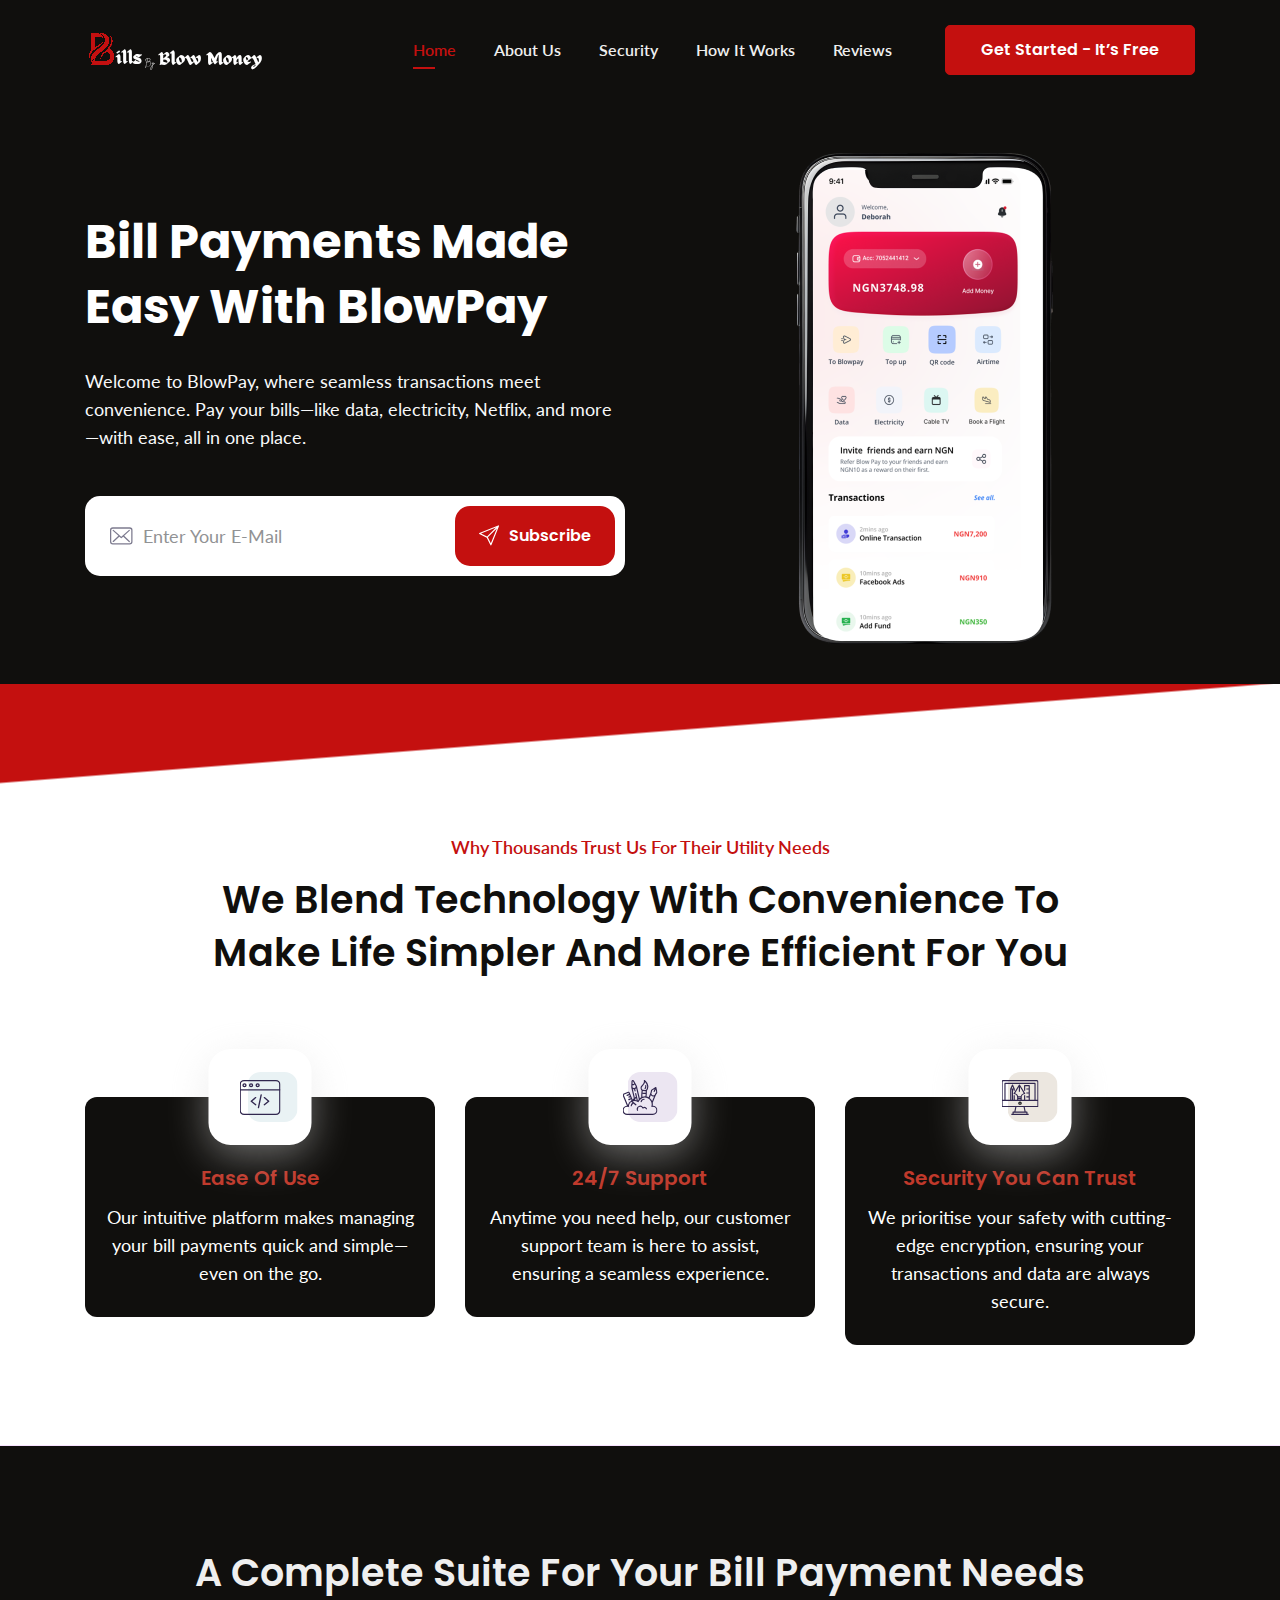
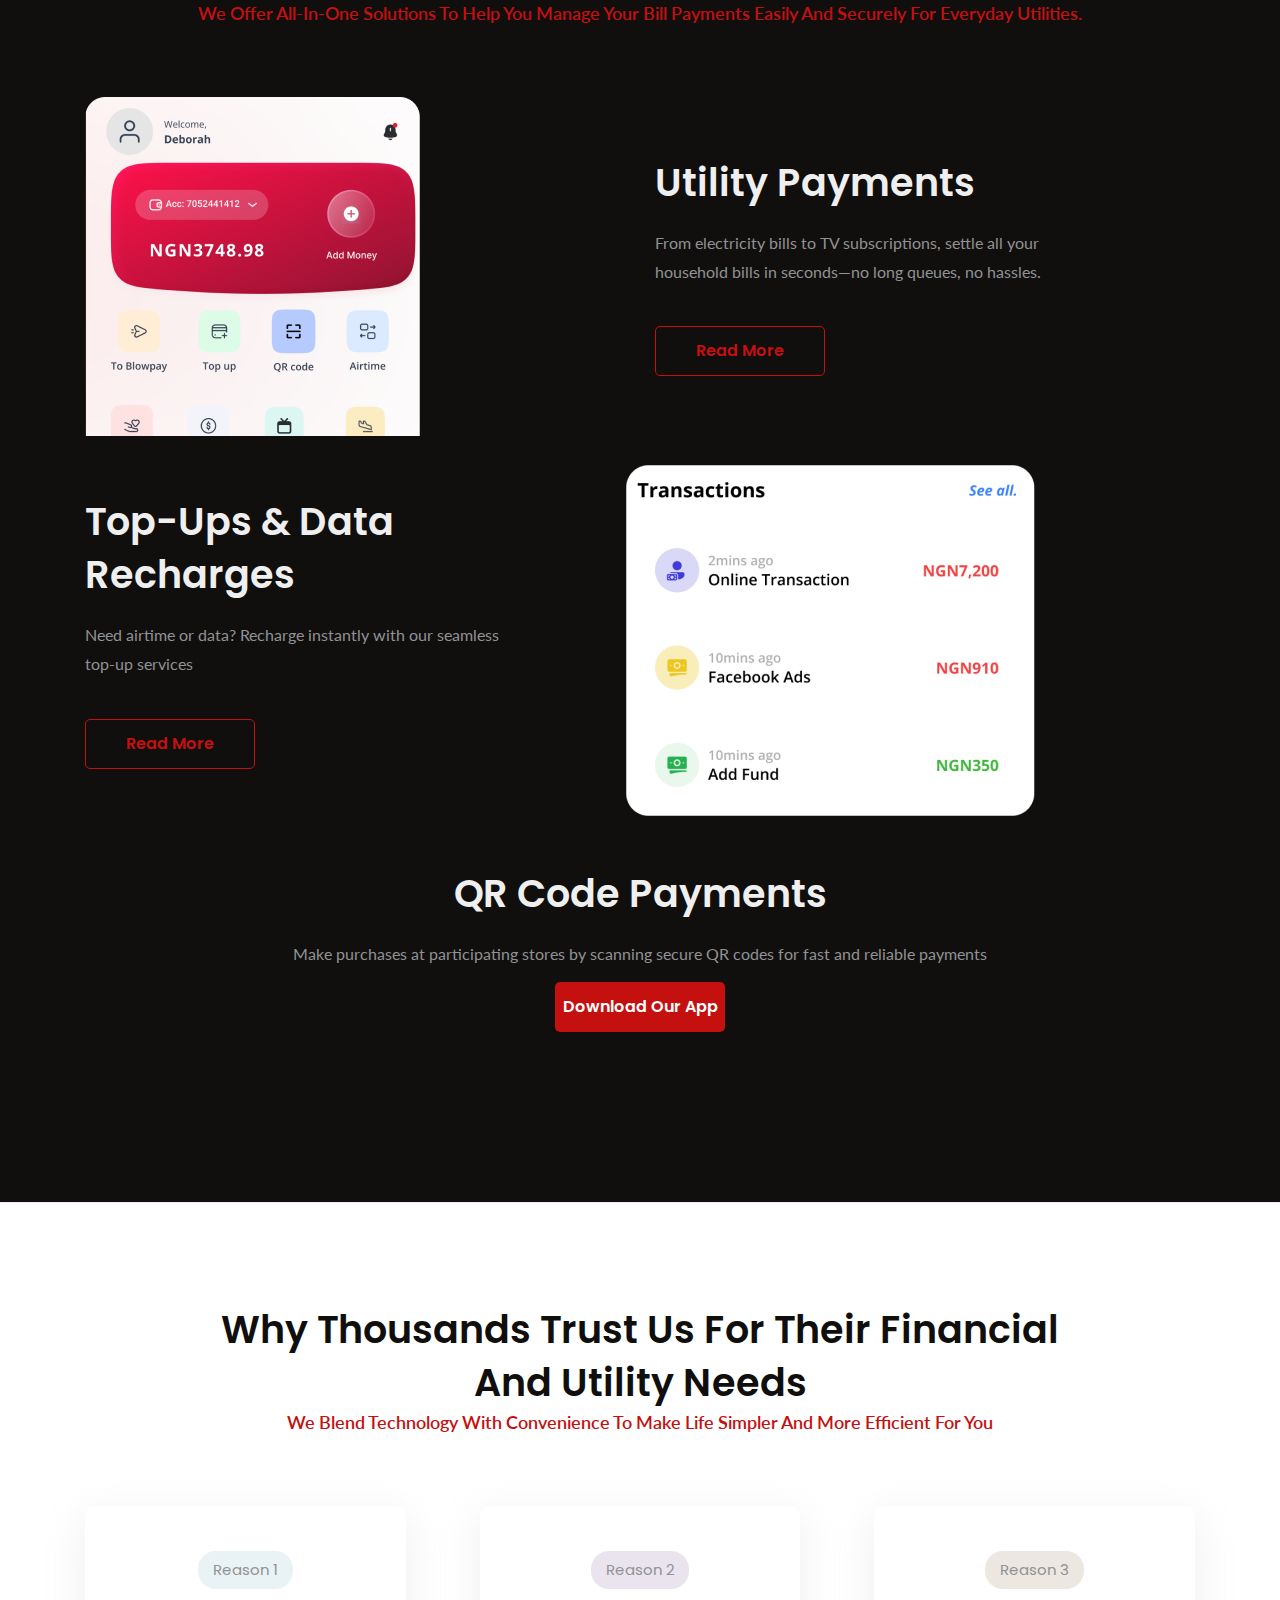
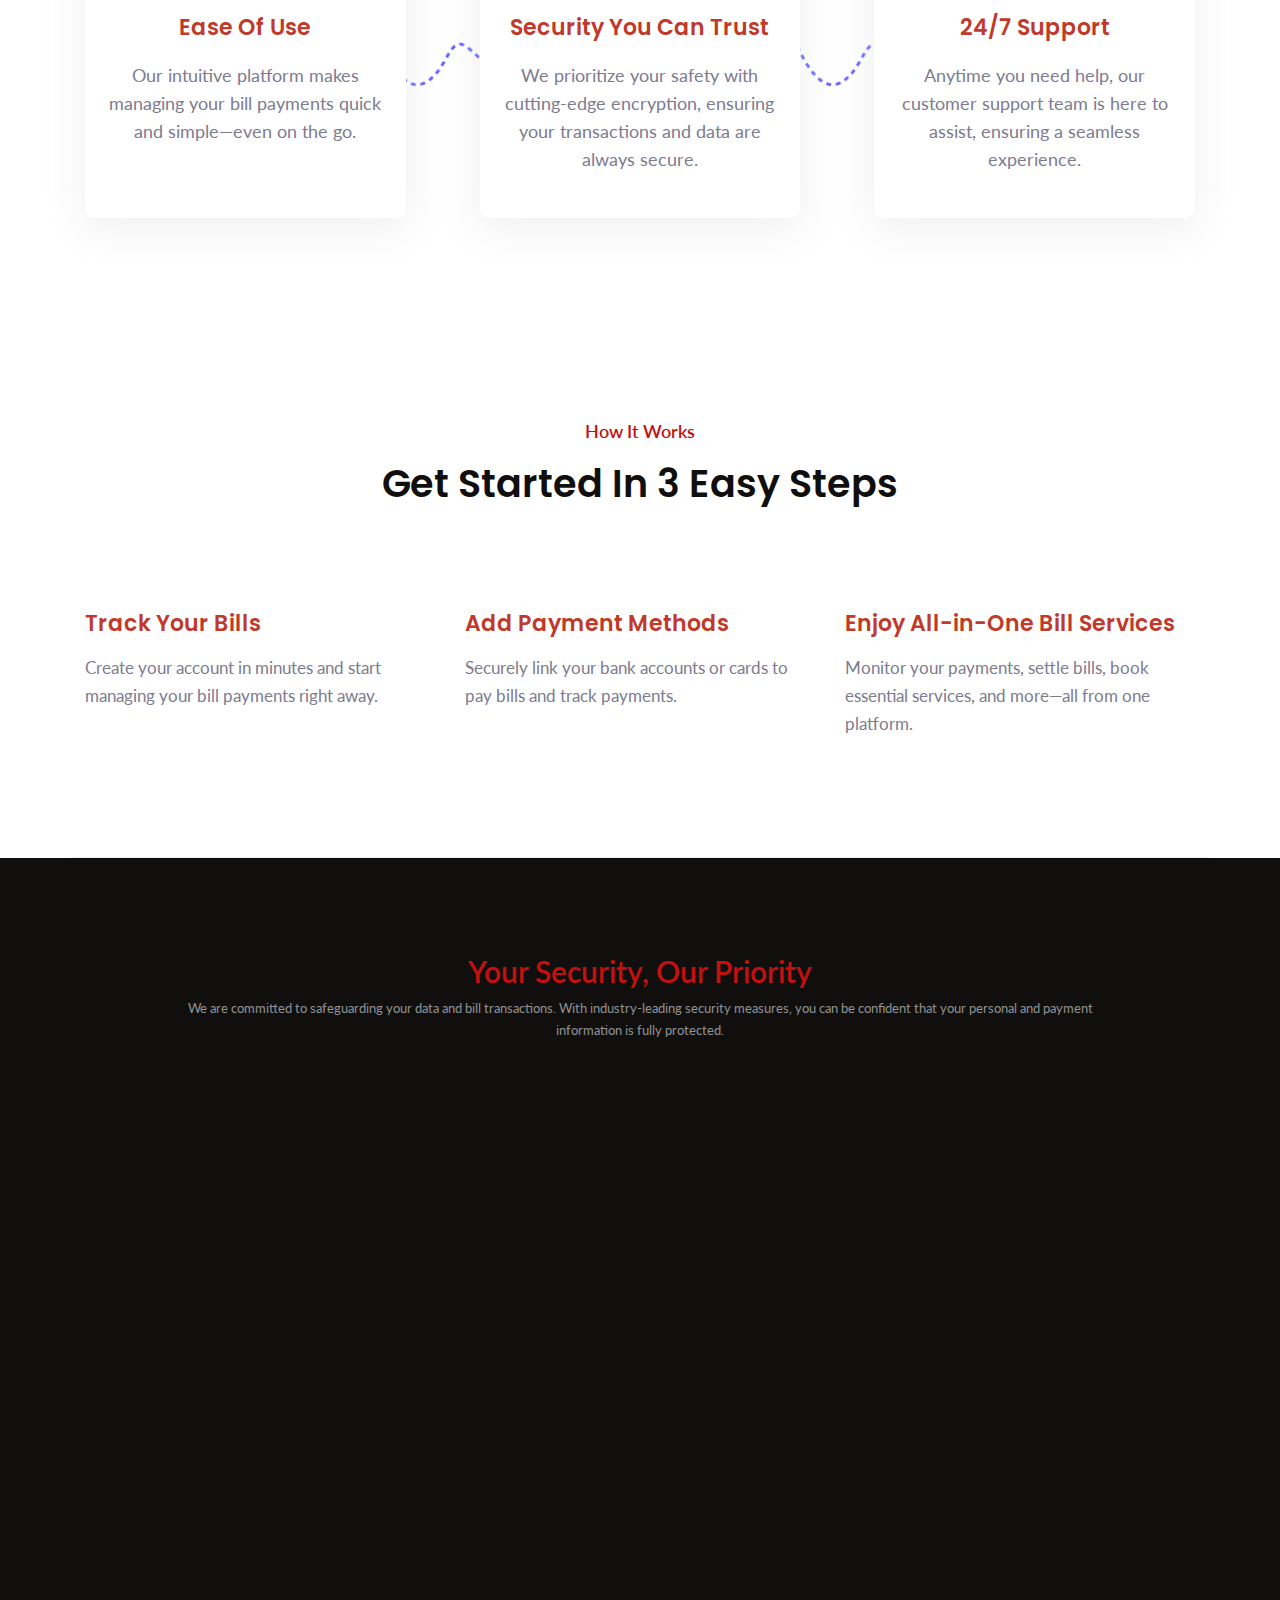
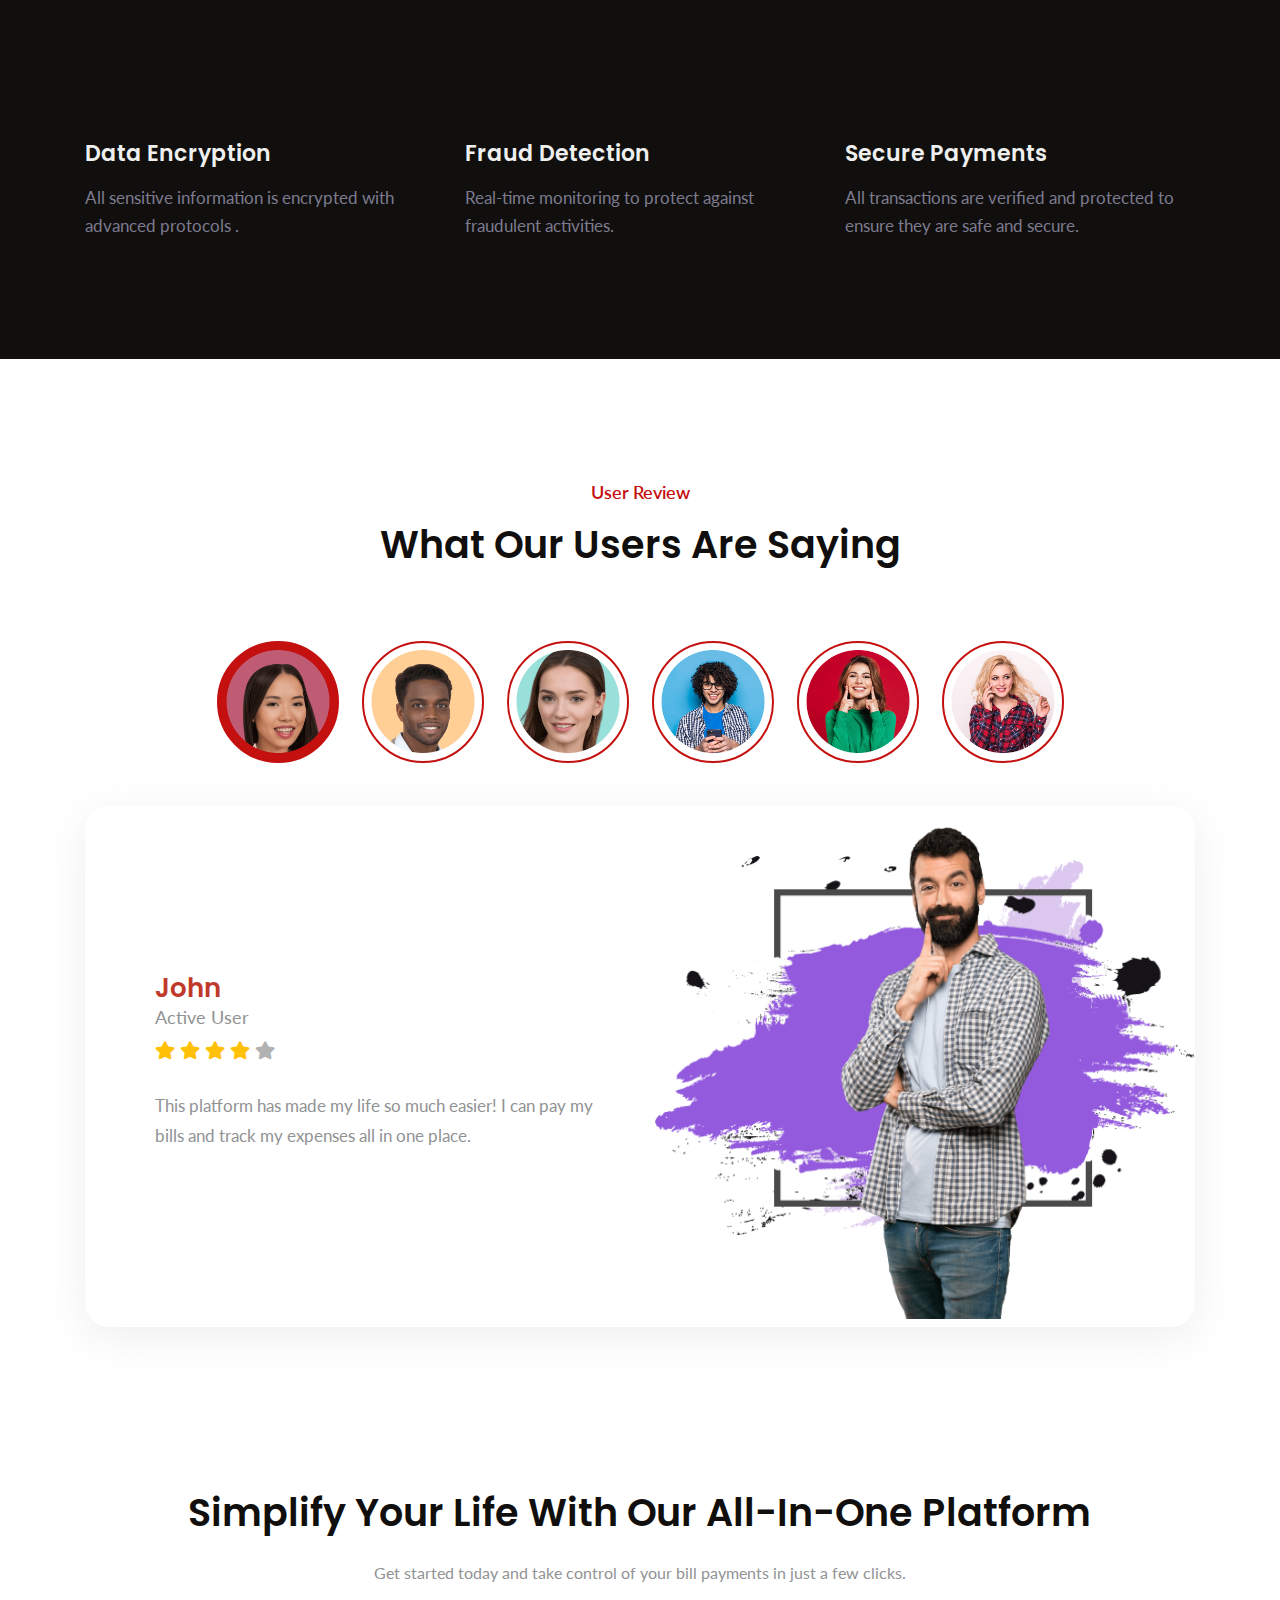
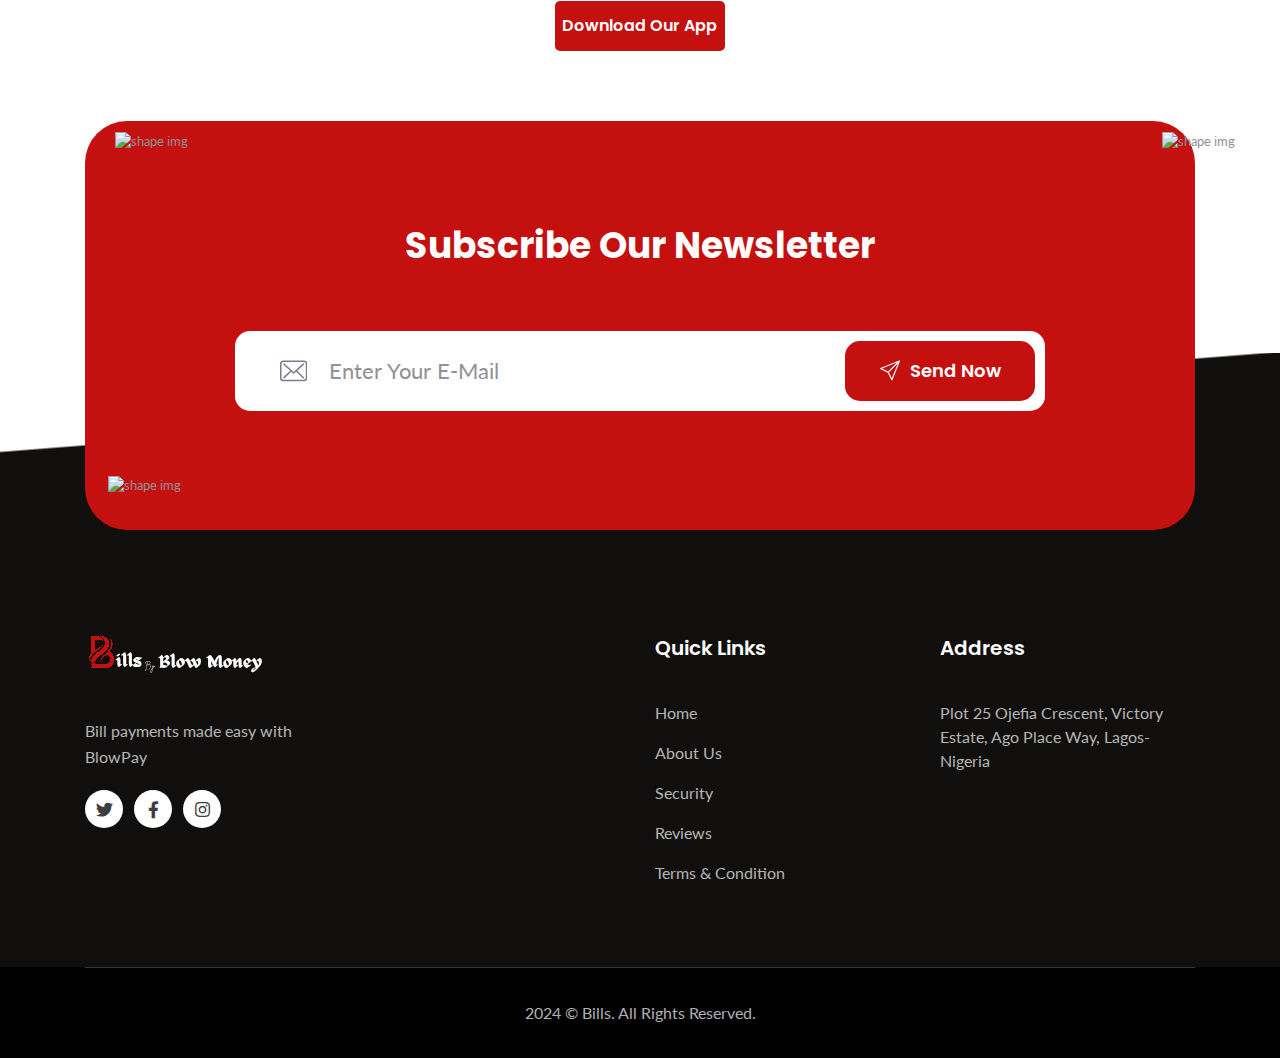
==== commit 55734f52: "update ***" ====
--- a/index.html
+++ b/index.html
@@ -4,10 +4,10 @@
 <head>
   <meta charset="utf-8" />
   <meta http-equiv="X-UA-Compatible" content="IE=edge" />
-  <meta name="author" content="Ayman Fikry" />
+  <meta name="author" content="Emmanuel" />
   <meta name="viewport" content="width=device-width, initial-scale=1, maximum-scale=1" />
-  <meta name="description" content="Multi-purpose Application landing page HTML5 template" />
-  <title>Landing Maichimp - LadidApp Responsive Ebook HTML5 Landing Page</title>
+  <meta name="description" content="Bill payments made easy with BlowPay" />
+  <title>Bills by Blow Money</title>
   <link href="assets/images/favicon/favicon.png" rel="icon" />
   <!--  Fonts -->
   <link rel="preconnect" href="https://fonts.gstatic.com" />
@@ -194,7 +194,7 @@
               securely for everyday utilities. </p>
           </div>
         </div>
-        <div class="row align-items-center text-center-xs">
+        <div class="row align-items-center text-center-xs mb-4">
           <div class="col-12 col-lg-6"><img class="img-fluid" src="assets/images/mockup/3.png" alt="Book Cover" />
           </div>
           <div class="col-12 col-lg-5">
@@ -205,14 +205,14 @@
                 seconds—no long queues, no hassles. </p>
             </div><a class="btn btn--bordered btn--primary" href="javascript:void(0)">read more</a>
           </div>
-        </div>
-        <div class="row align-items-center text-center-xs">
+        </div> 
+        <div class="row align-items-center text-center-xs mb-4">
           <div class="col-12 col-lg-5">
             <div class="heading mb-40">
               <!-- <p class="heading-subtitle">about us</p> -->
               <h2 class="heading-title">Top-Ups & Data Recharges </h2>
               <p class="heading-desc">Need airtime or data? Recharge instantly with our seamless top-up services </p>
-            </div><a class="btn btn--bordered btn--primary" href="javascript:void(0)">read more</a>
+            </div><a class="btn btn--bordered btn--primary mb-4" href="javascript:void(0)">read more</a>
           </div>
           <div class="col-12 col-lg-6 d-flex justify-content-center"><img class="img-fluid " src="assets/images/mockup/1.png" alt="Book Cover" />
           </div>
--- a/assets/css/style.css
+++ b/assets/css/style.css
@@ -1922,7 +1922,7 @@
       .navbar .navbar-toggler .navbar-toggler-icon:after {
         top: 10px; }
   .navbar .navbar-collapse {
-    background-color: #ffffff;
+    background-color: #100F0D;
     padding: 15px; }
   .navbar.navbar-fixed .navbar-toggler:not(.collapsed) .navbar-toggler-icon {
     background-color: transparent; }
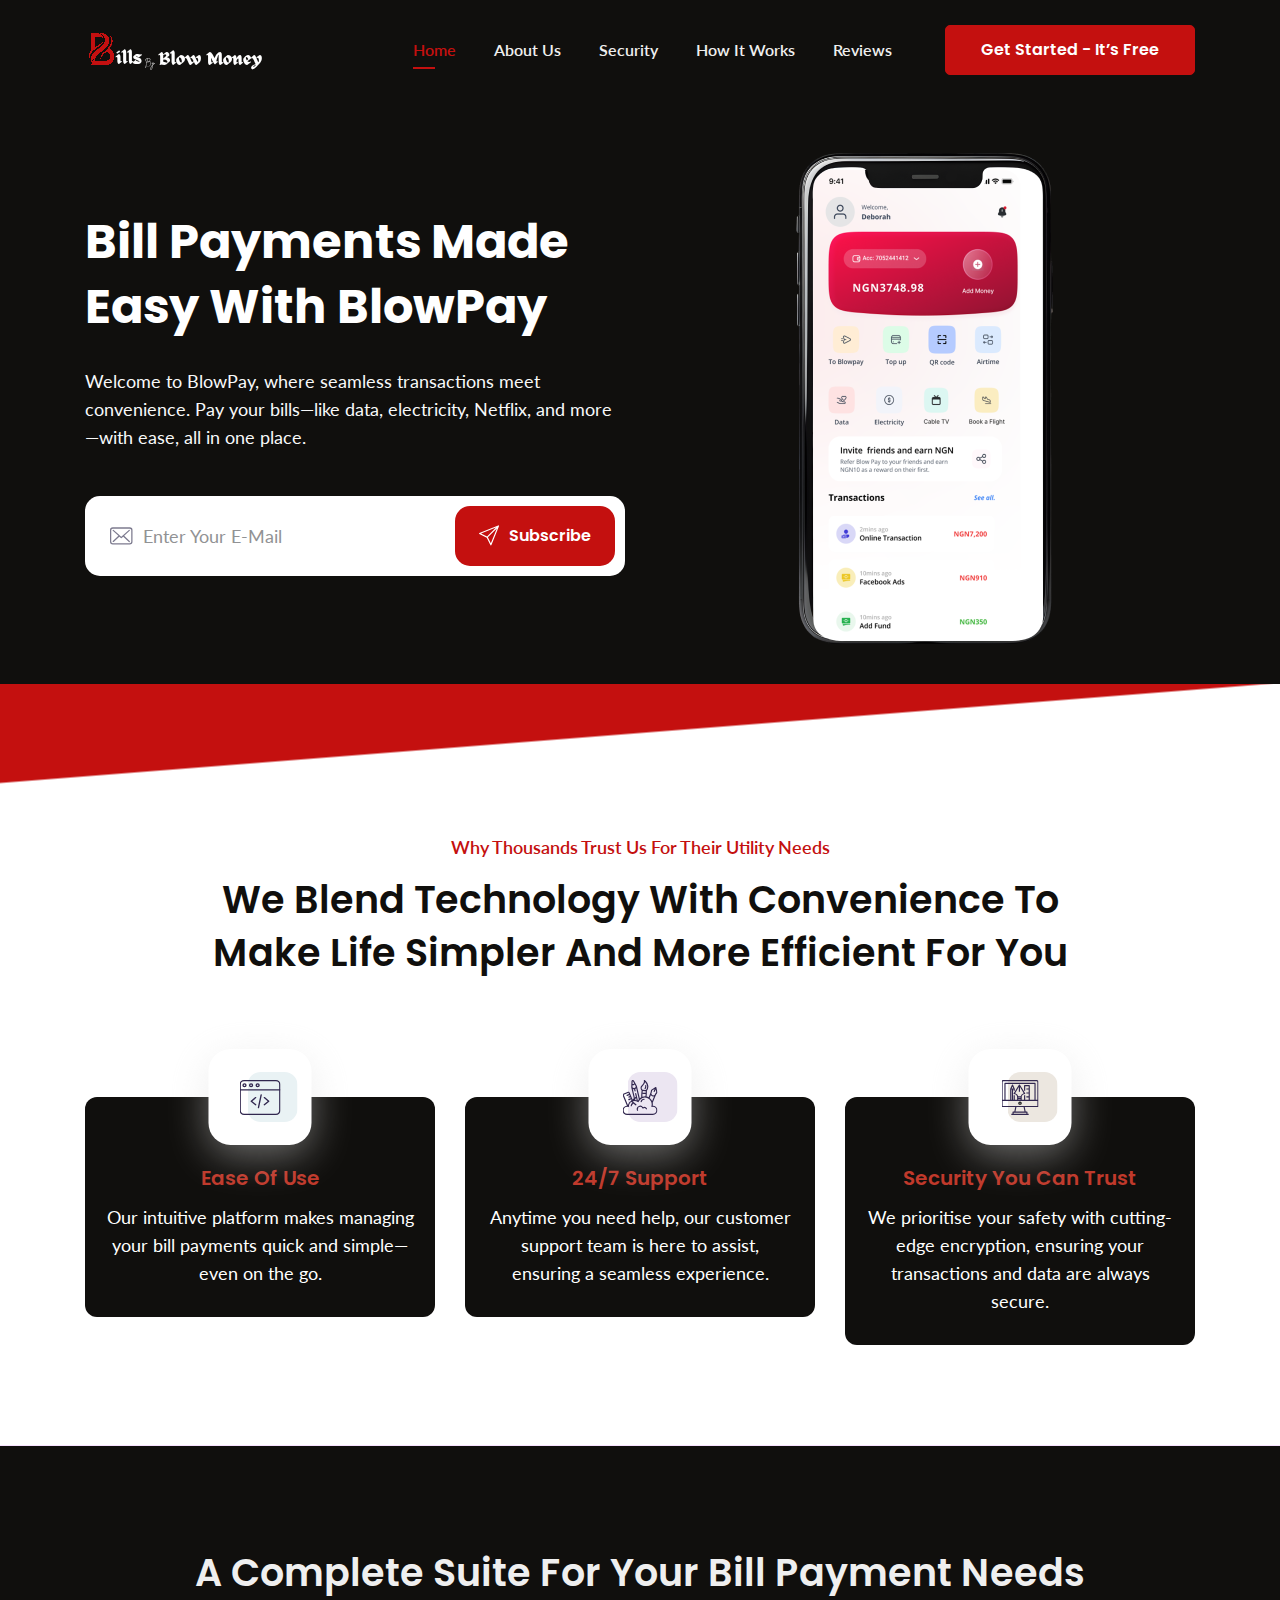
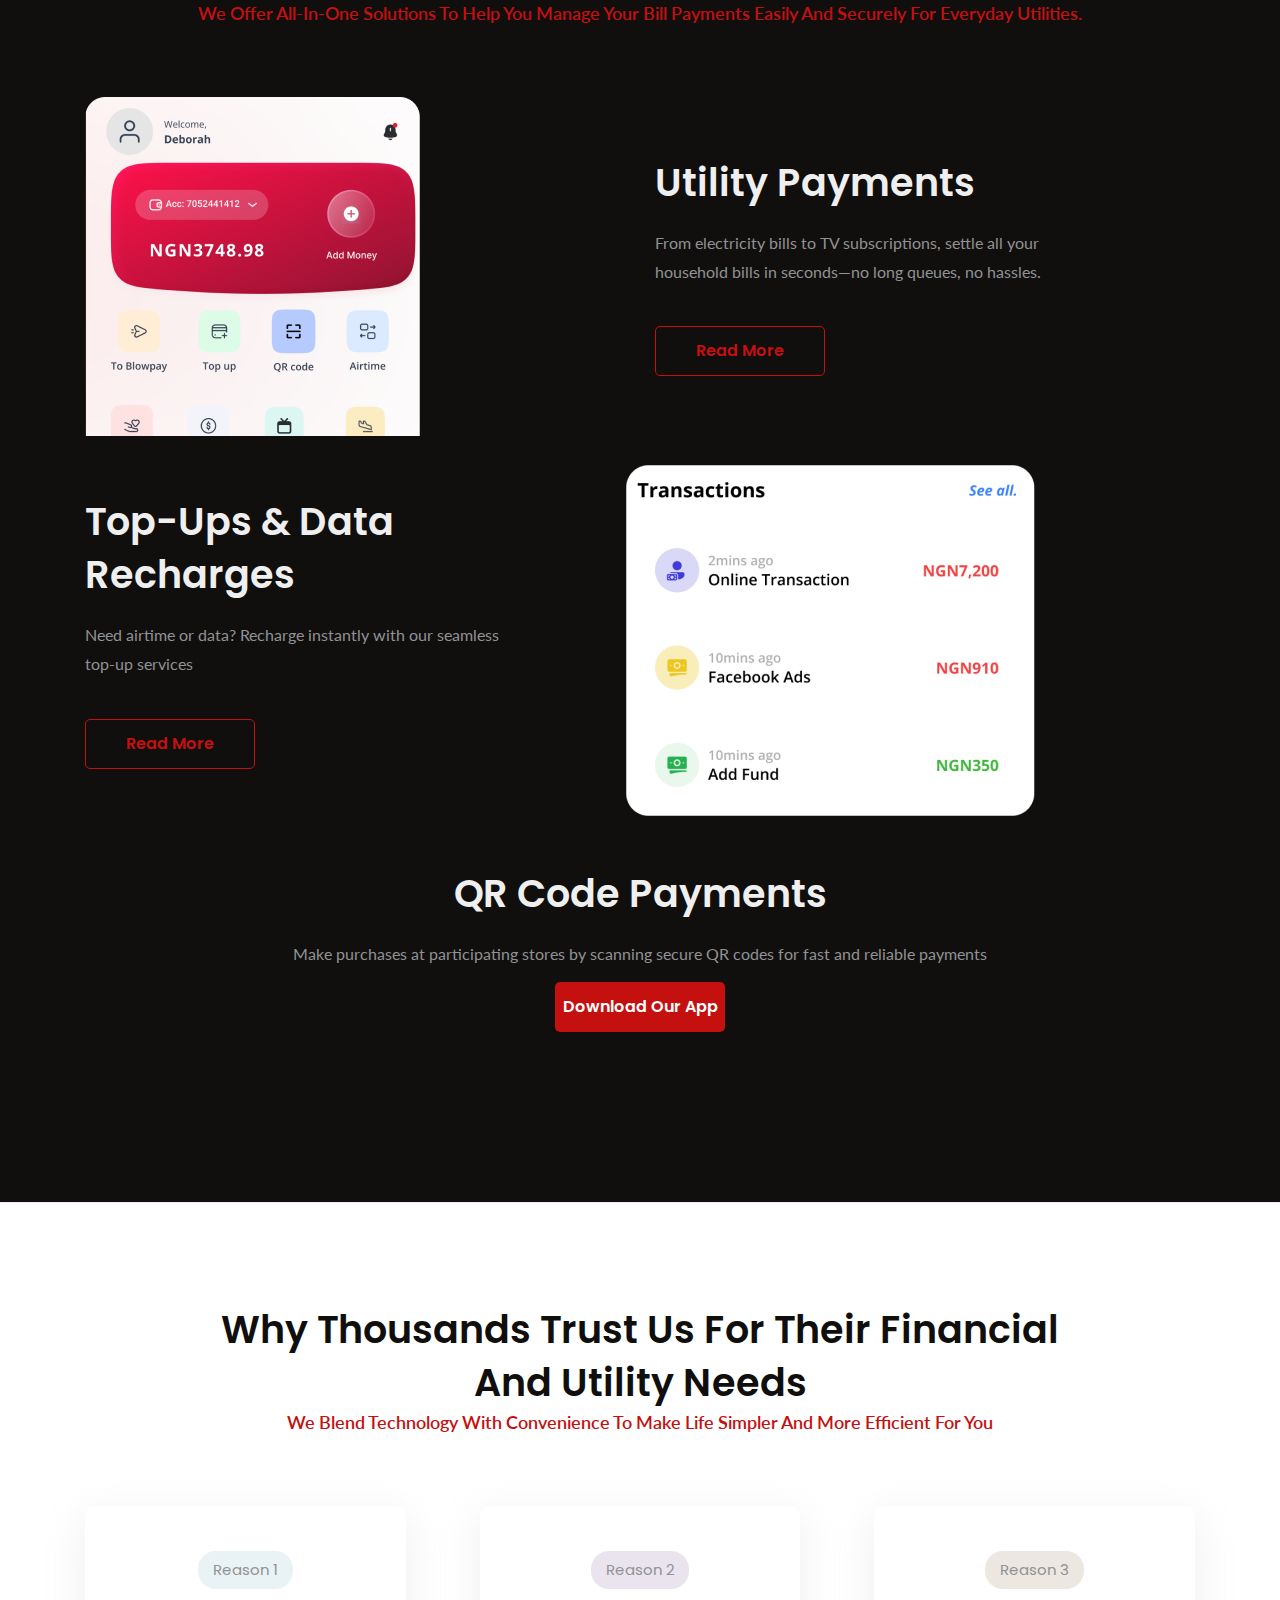
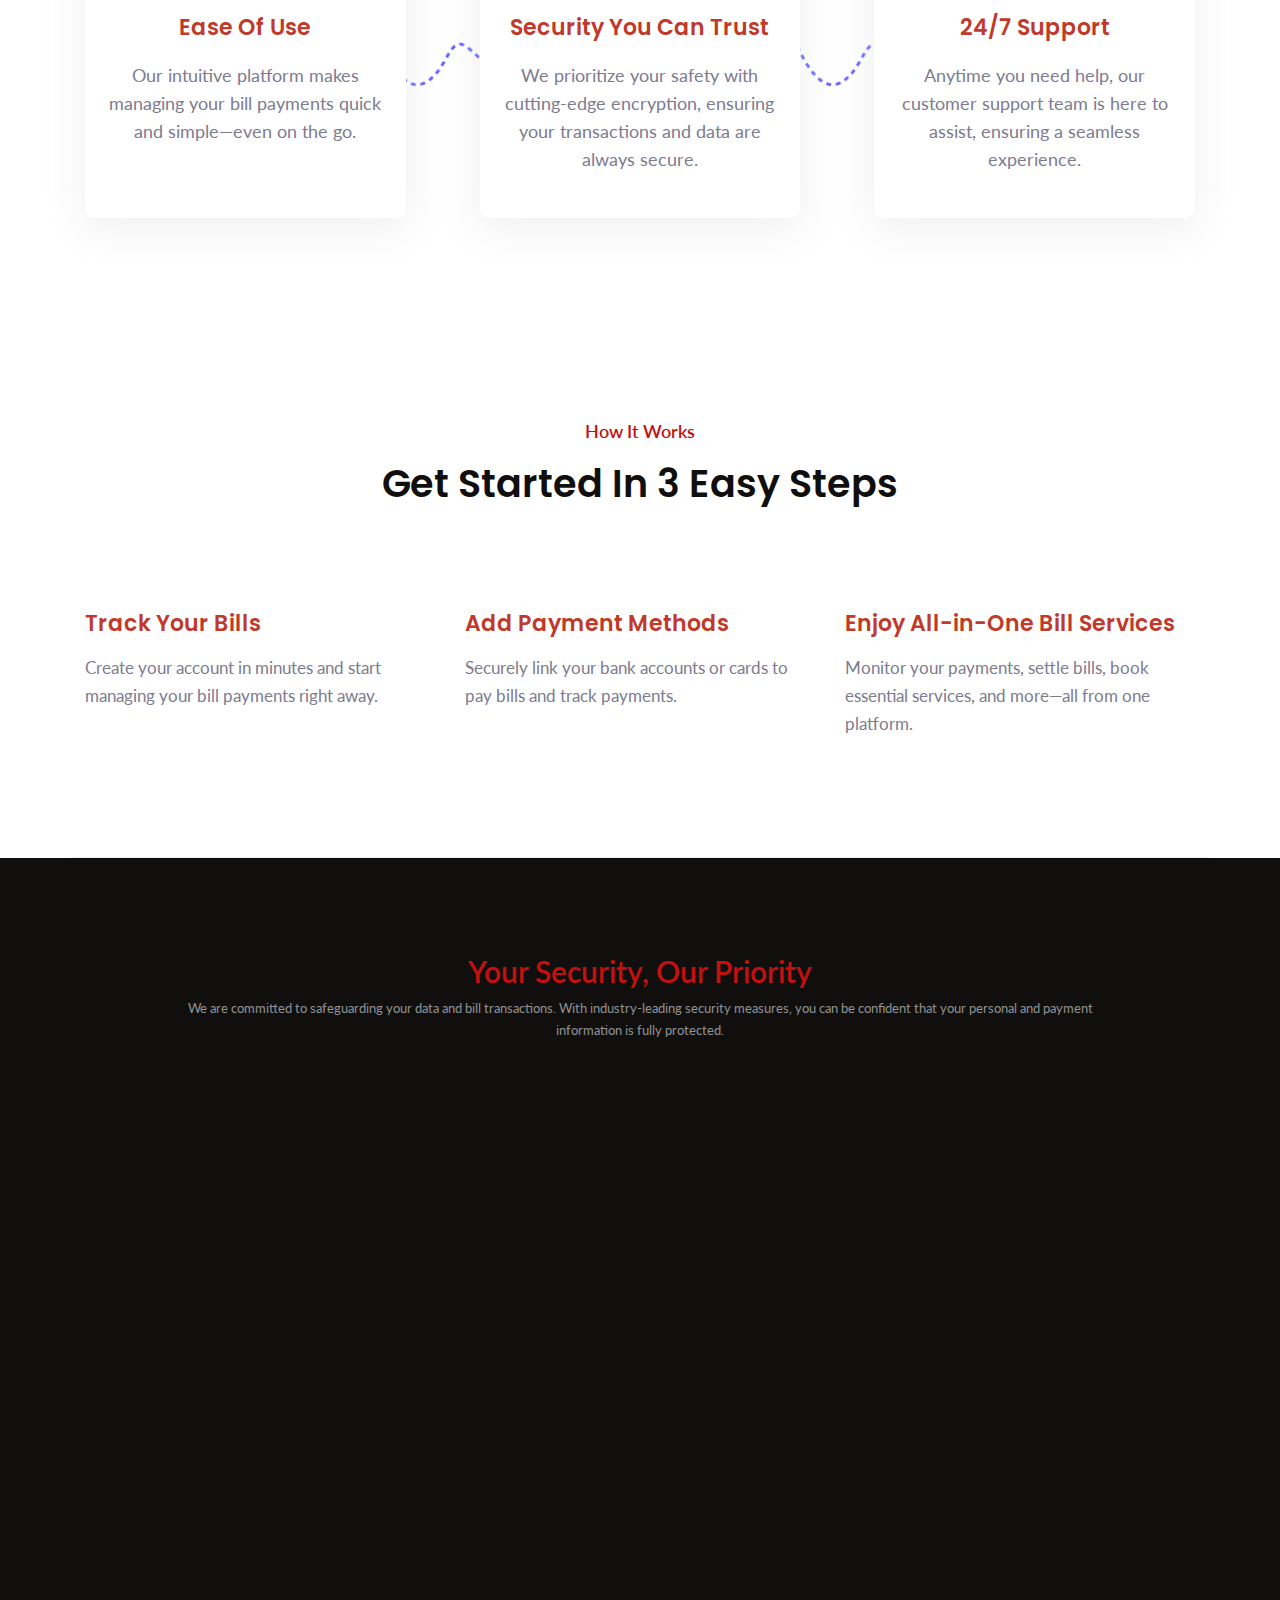
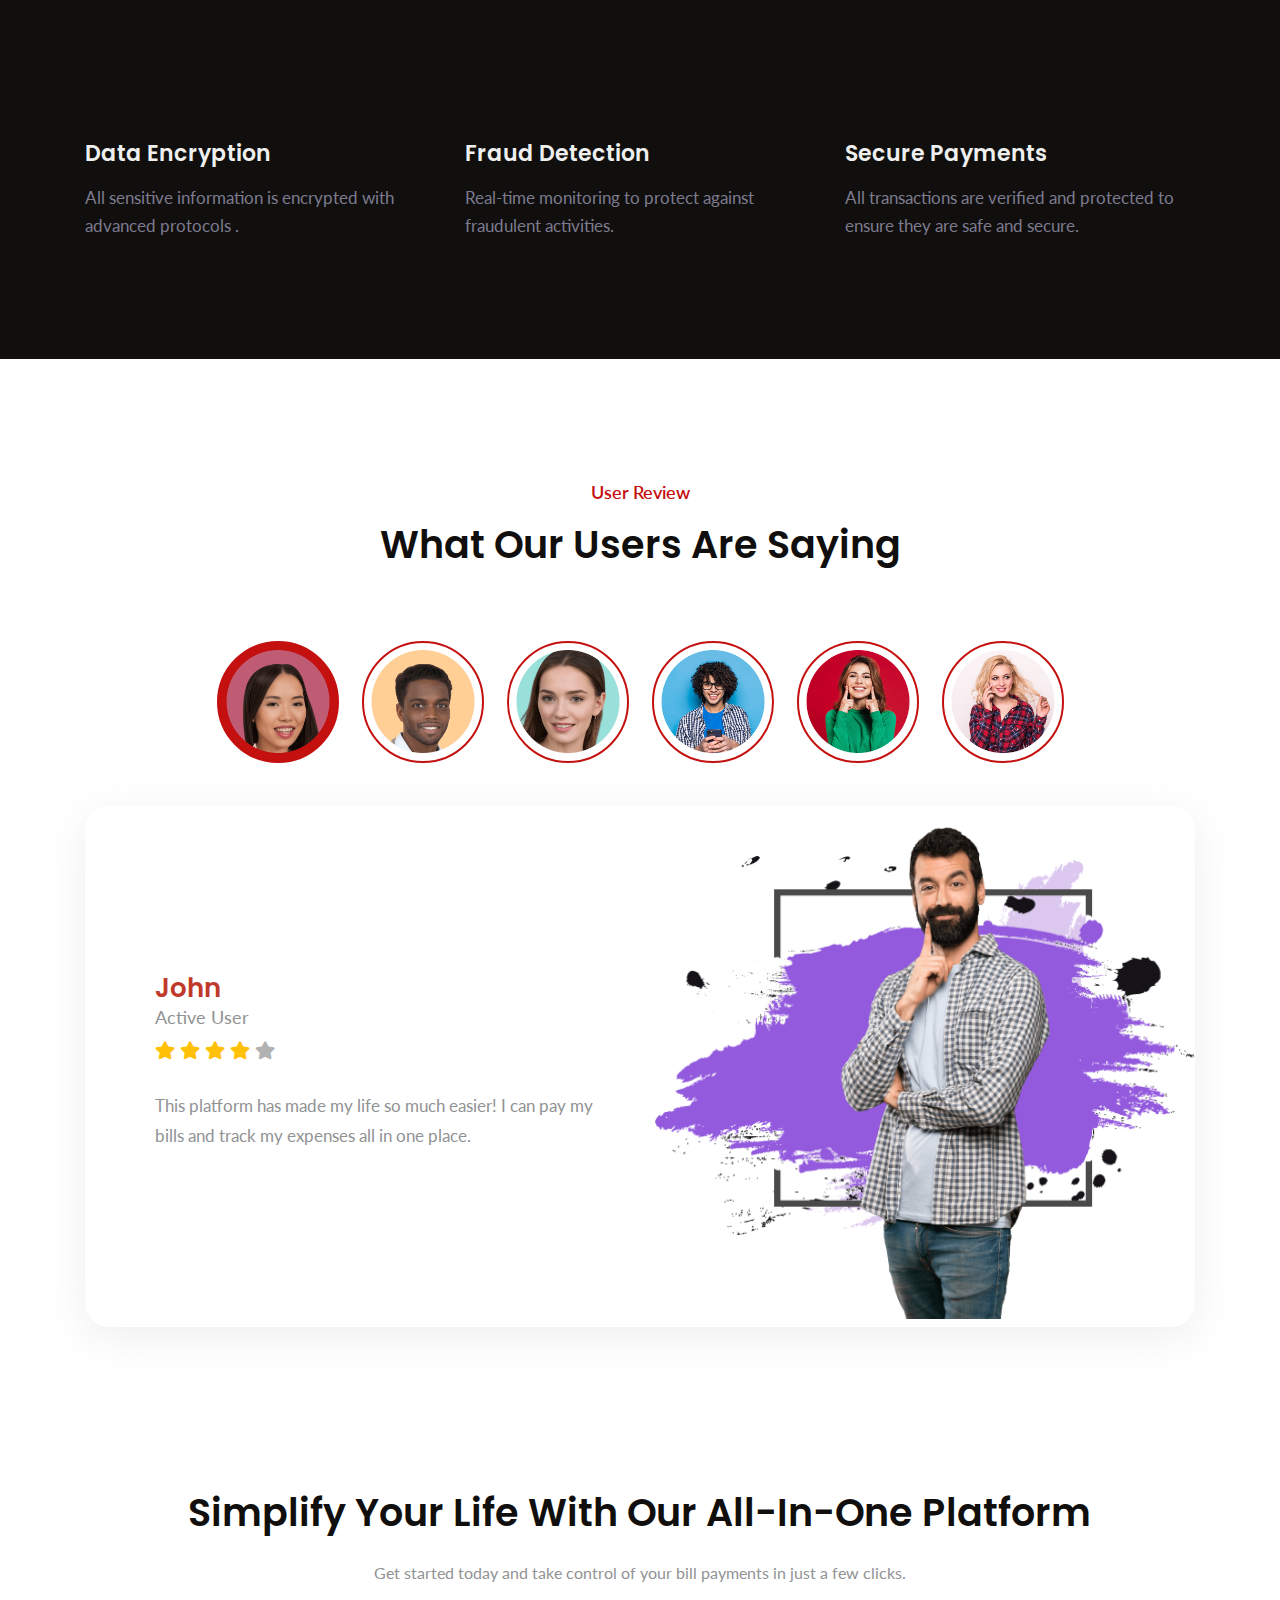
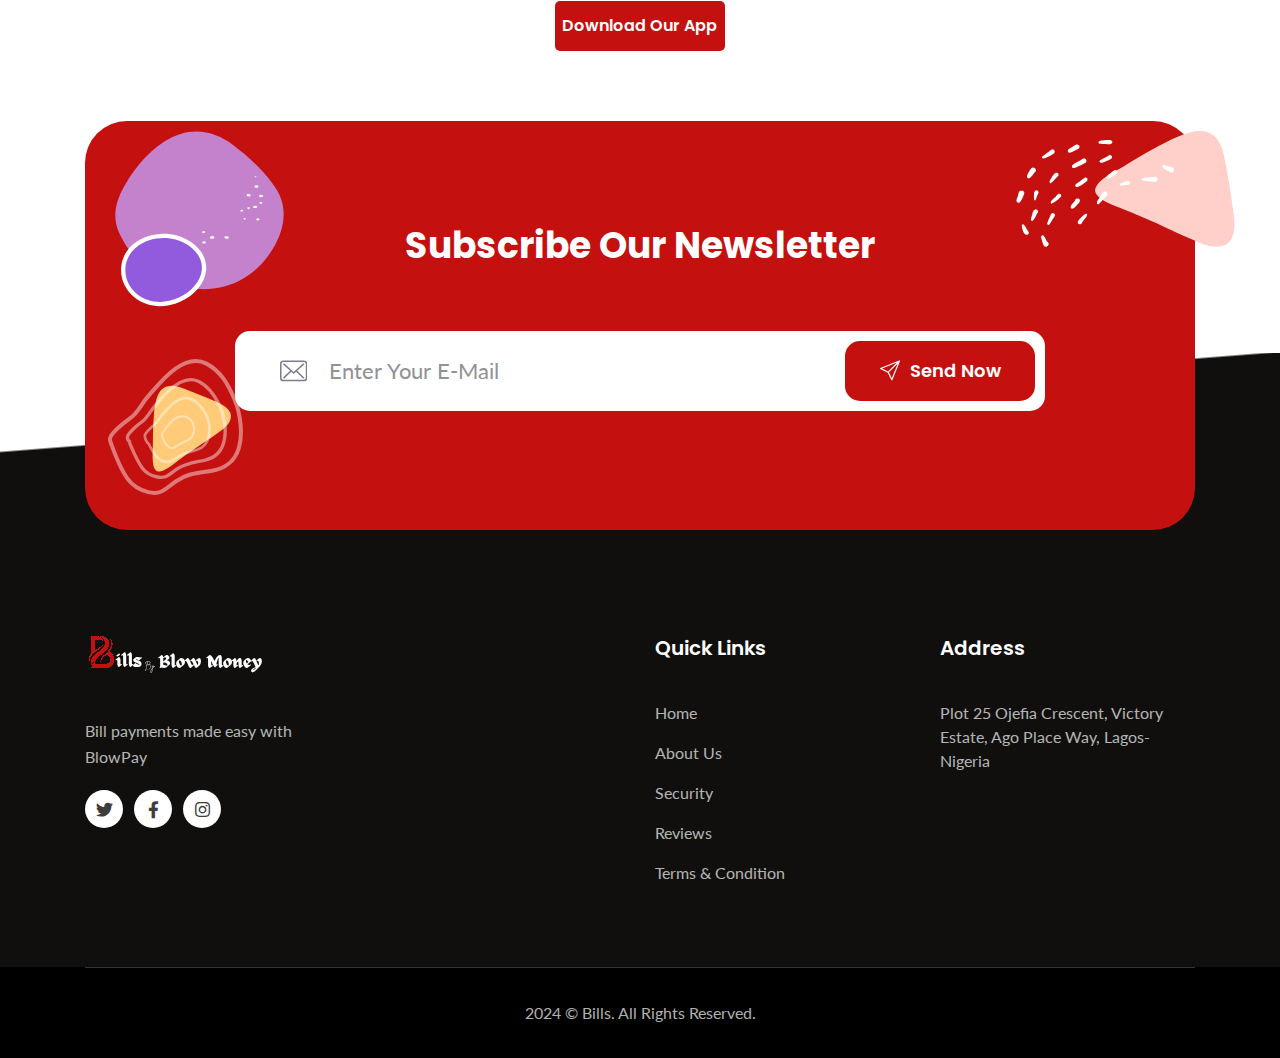
==== commit 81a5753c: "Image update ***" ====
--- a/index.html
+++ b/index.html
@@ -543,9 +543,9 @@
         <div class="row">
           <div class="col-12 col-md-12 col-lg-12">
             <div class="action-container">
-              <div class="shape-1"> <img src="assets/images/background/shape.png" alt="shape img" /></div>
-              <div class="shape-3"><img src="assets/images/background/shape-1.png" alt="shape img" /></div>
-              <div class="shape-2"><img src="assets/images/background/shape-2.png" alt="shape img" /></div>
+              <div class="shape-1"> <img src="assets/images/background/4.png" alt="shape img" /></div>
+              <div class="shape-3"><img src="assets/images/background/2.png" alt="shape img" /></div>
+              <div class="shape-2"><img src="assets/images/background/3.png" alt="shape img" /></div>
               <div class="row">
                 <div class="col-12 ">
                   <h3>Subscribe our newsletter</h3>
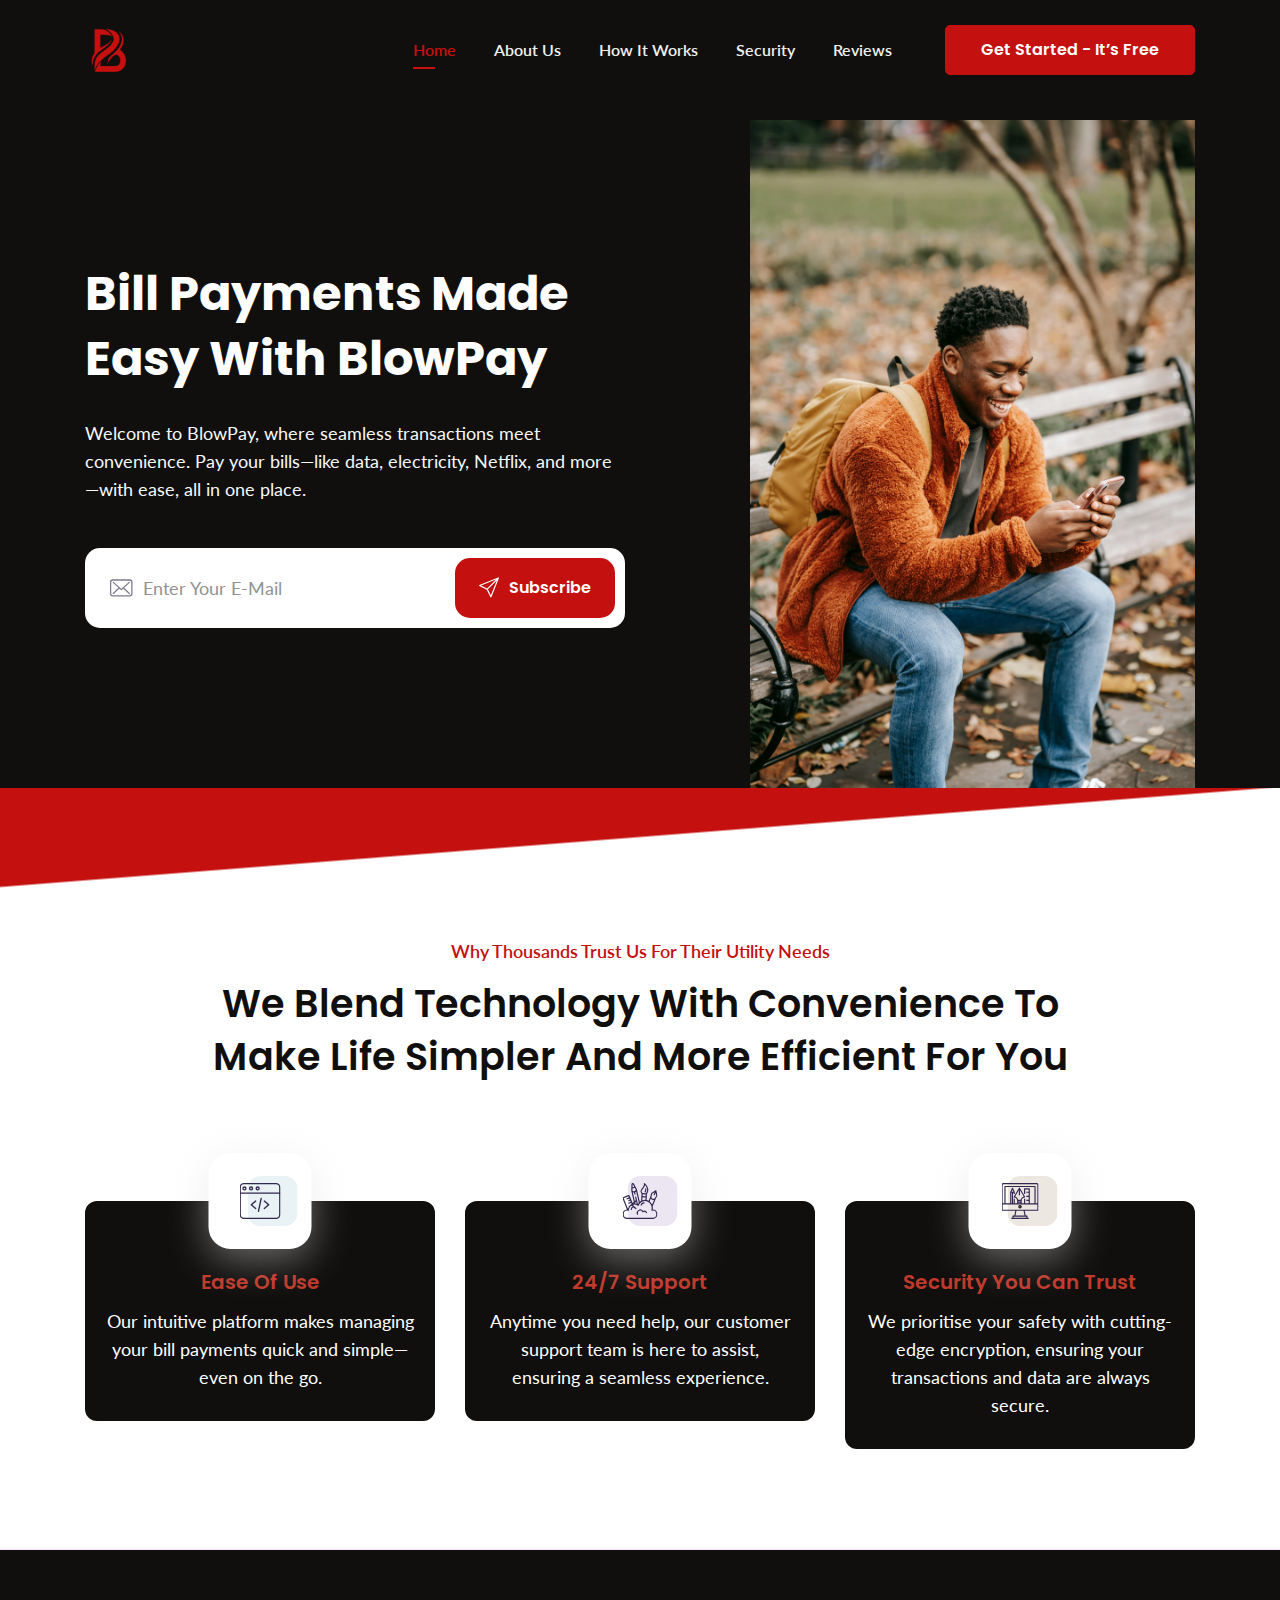
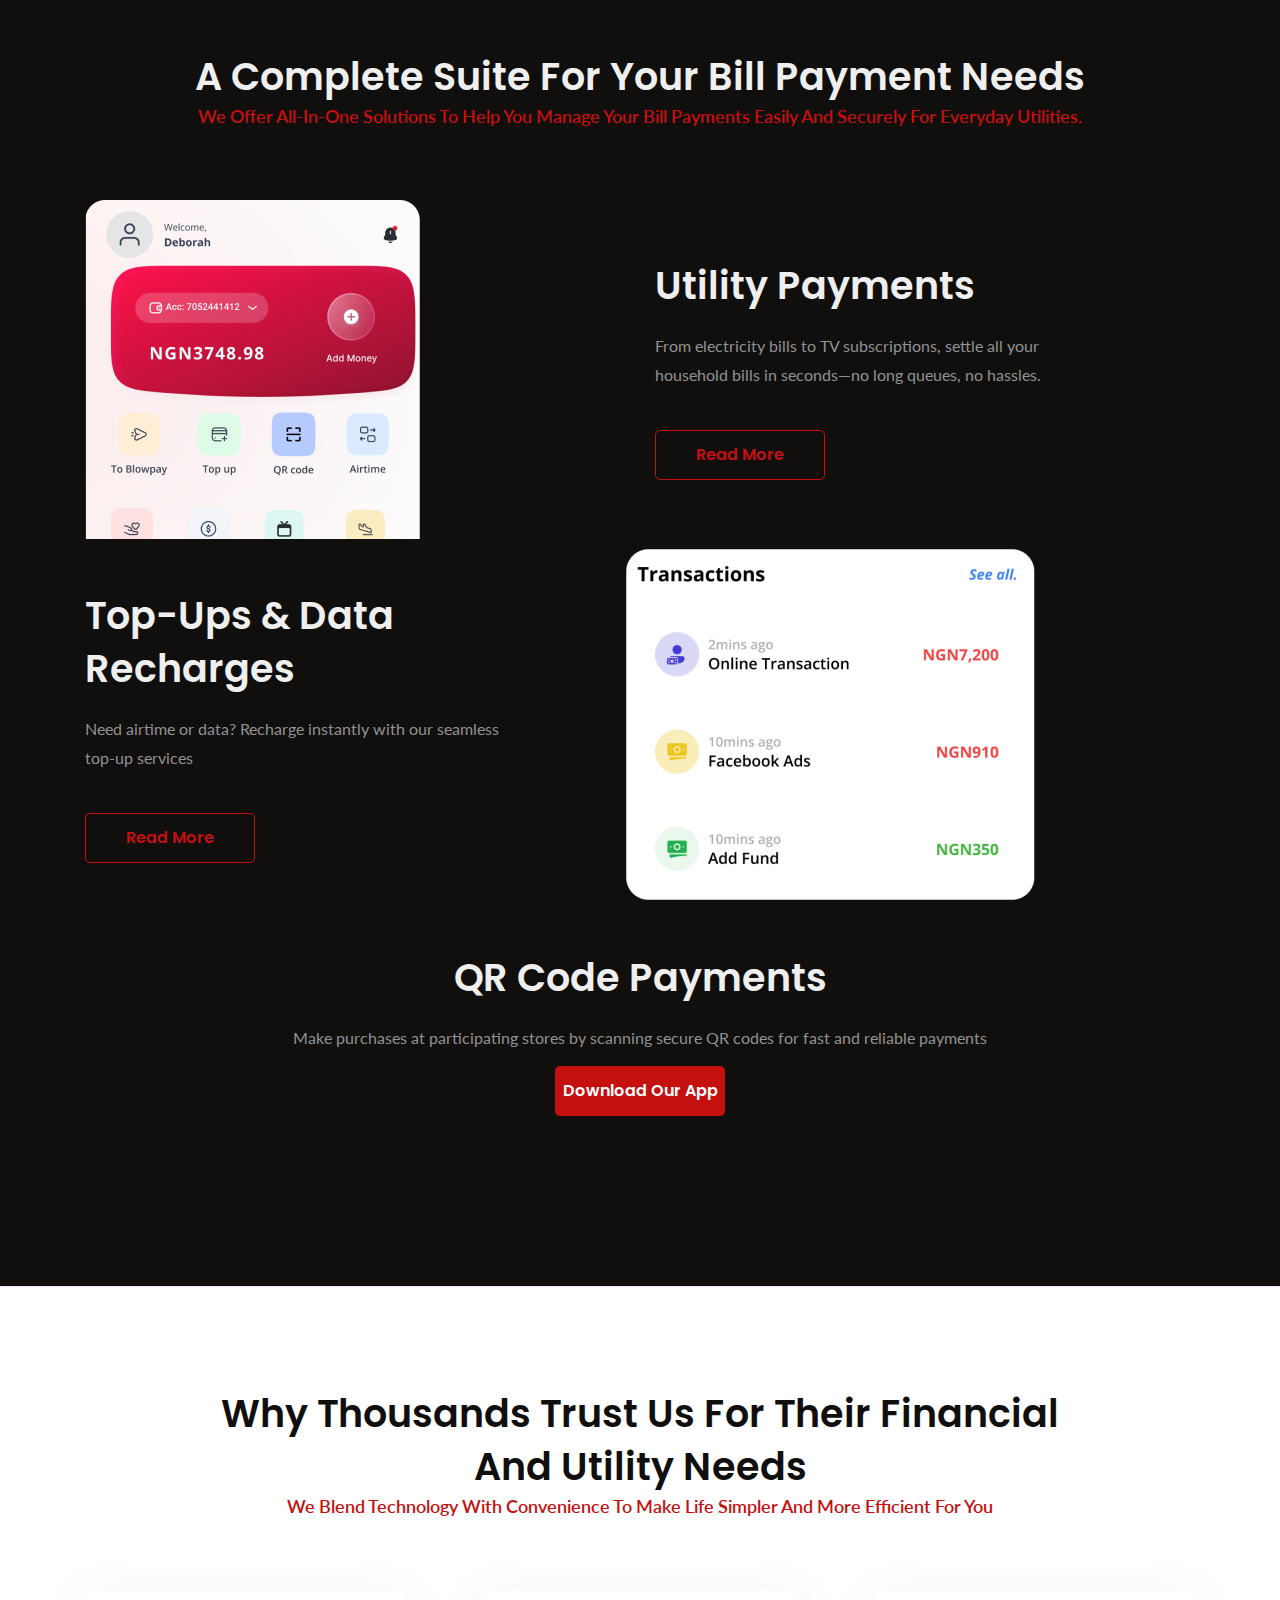
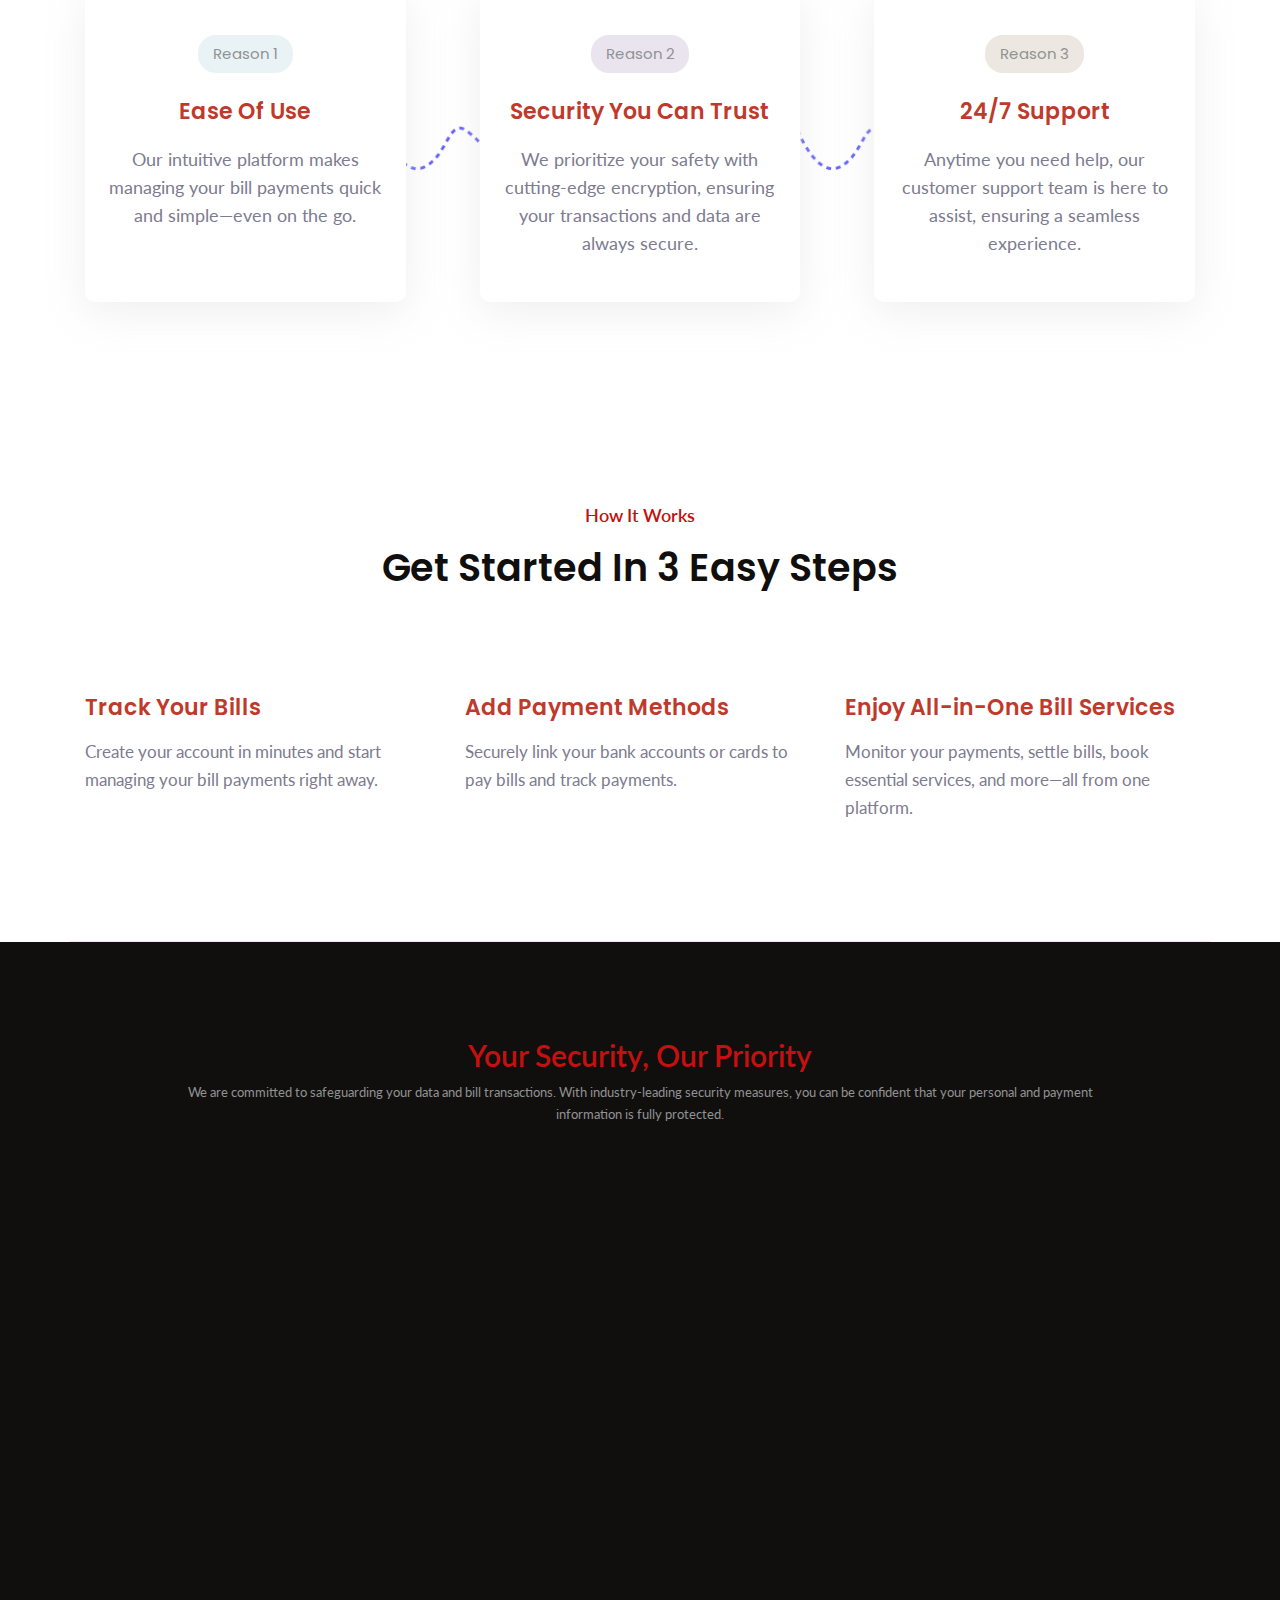
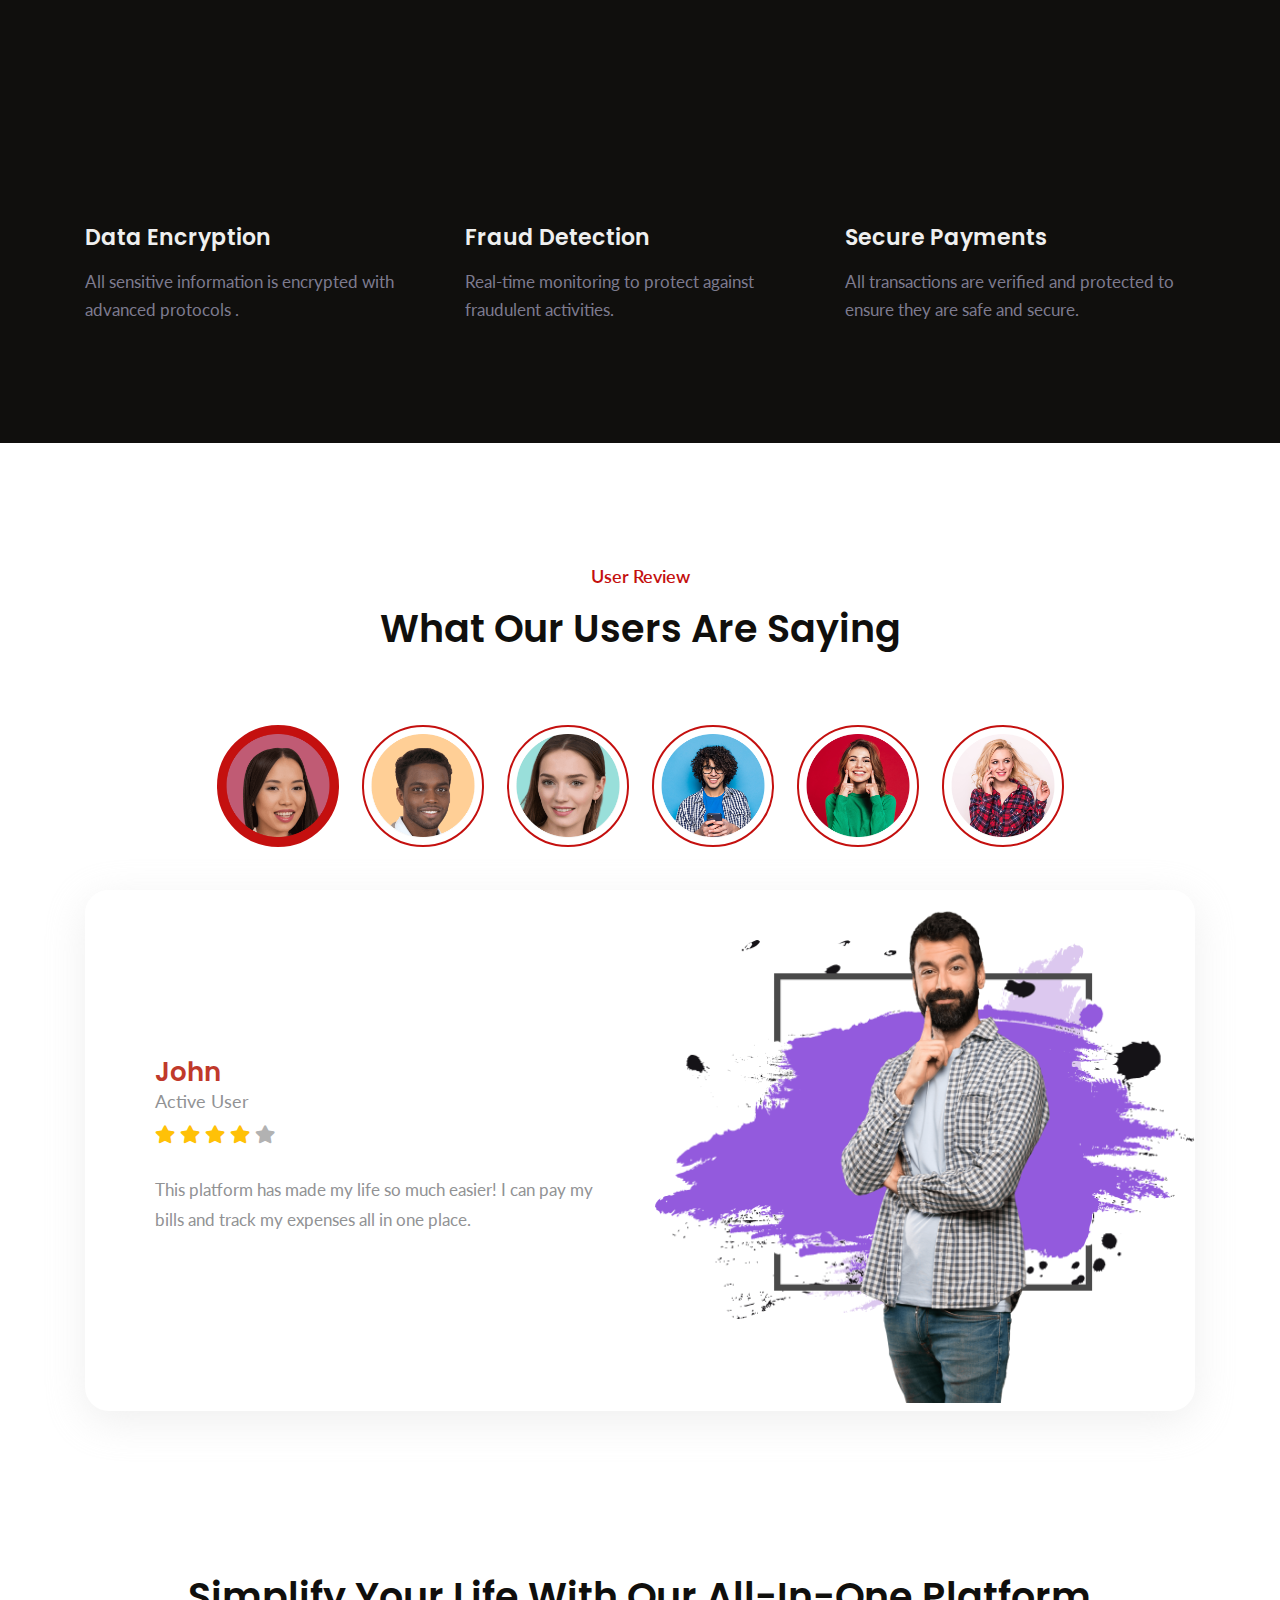
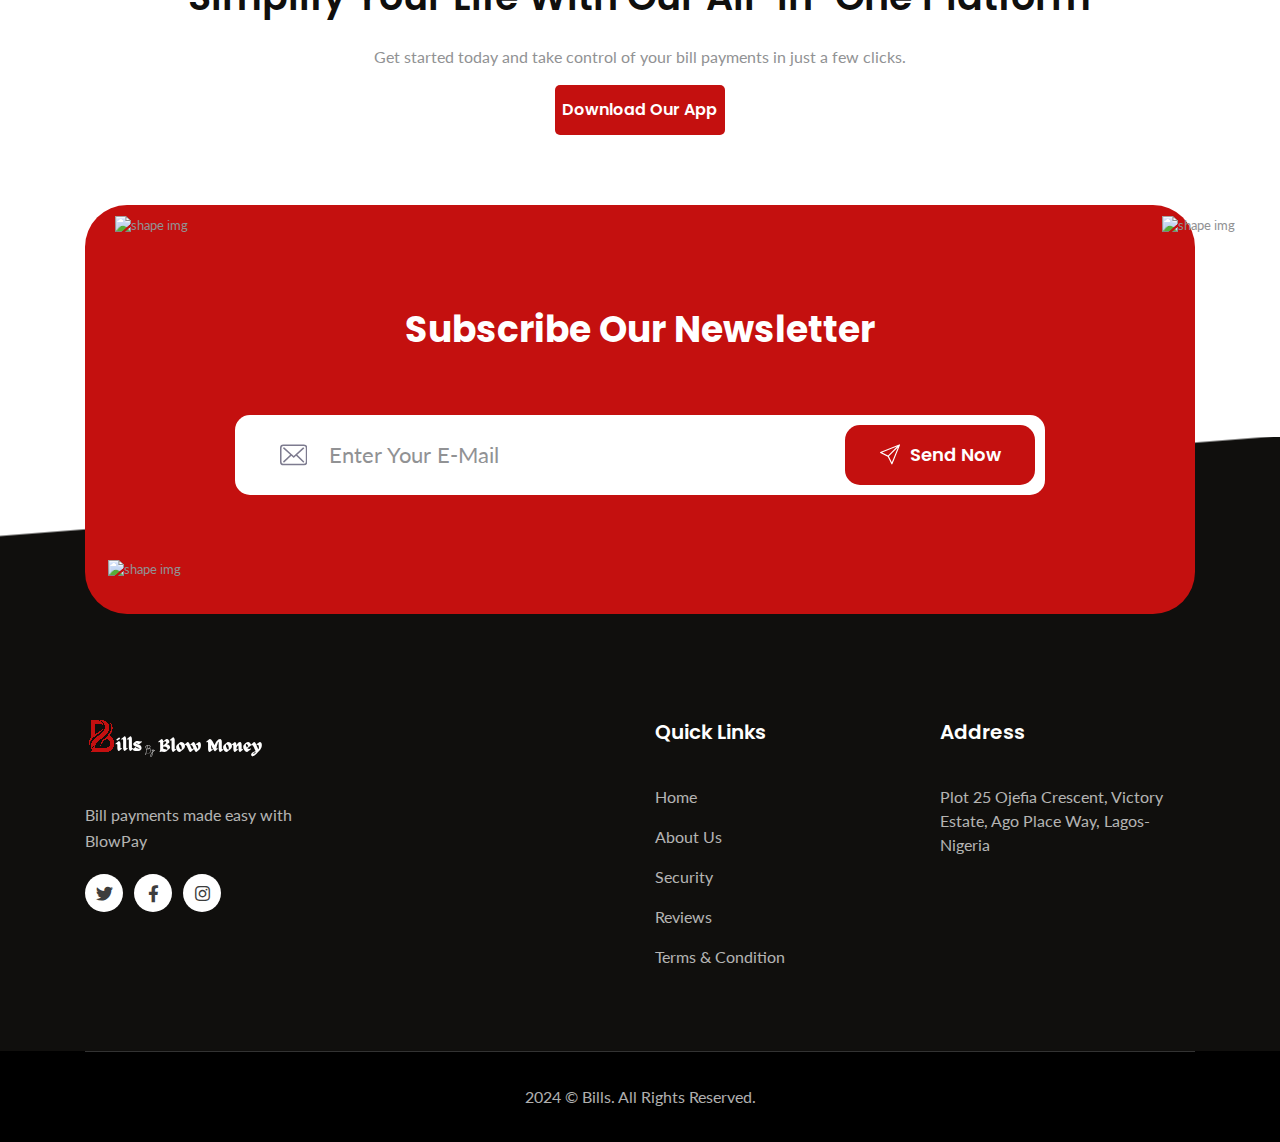
==== commit 1fb519a9: "image update ***" ====
--- a/index.html
+++ b/index.html
@@ -4,10 +4,10 @@
 <head>
   <meta charset="utf-8" />
   <meta http-equiv="X-UA-Compatible" content="IE=edge" />
-  <meta name="author" content="Emmanuel" />
+  <meta name="author" content="Ayman Fikry" />
   <meta name="viewport" content="width=device-width, initial-scale=1, maximum-scale=1" />
-  <meta name="description" content="Bill payments made easy with BlowPay" />
-  <title>Bills by Blow Money</title>
+  <meta name="description" content="Multi-purpose Application landing page HTML5 template" />
+  <title>Landing Maichimp - LadidApp Responsive Ebook HTML5 Landing Page</title>
   <link href="assets/images/favicon/favicon.png" rel="icon" />
   <!--  Fonts -->
   <link rel="preconnect" href="https://fonts.gstatic.com" />
@@ -29,16 +29,16 @@
     <header class="header header-light header-sticky">
       <nav class="navbar navbar-sticky navbar-expand-lg" id="primary-menu">
         <div class="container"> <a class="logo navbar-brand" href="index.html"><img class="logo logo-dark"
-              src="assets/images/logo/logo.png" alt="LadidApp Logo" /><img class="logo logo-light"
-              src="assets/images/logo/logo.png" alt="LadidApp Logo" /></a>
+              src="assets/images/logo/logo1.png" alt="LadidApp Logo" /><img class="logo logo-light"
+              src="assets/images/logo/logo1.png" alt="LadidApp Logo" /></a>
           <button class="navbar-toggler collapsed" type="button" data-toggle="collapse" data-target="#navbarContent"
             aria-expanded="false"><span class="navbar-toggler-icon"></span></button>
           <div class="collapse navbar-collapse" id="navbarContent">
             <ul class="navbar-nav ml-auto">
               <li class="nav-item active"><a class="nav-link" data-scroll="scrollTo" href="#hero">Home</a></li>
               <li class="nav-item"><a class="nav-link" data-scroll="scrollTo" href="#features">About us</a></li>
+              <li class="nav-item"><a class="nav-link" data-scroll="scrollTo" href="#how">How it works</a></li>
               <li class="nav-item"><a class="nav-link" data-scroll="scrollTo" href="#security">Security</a></li>
-              <li class="nav-item"><a class="nav-link" data-scroll="scrollTo" href="#how">How it works</a></li>
               <li class="nav-item"><a class="nav-link" data-scroll="scrollTo" href="#reviews">reviews</a></li>
             </ul>
             <div class="module-container">
@@ -97,10 +97,11 @@
                 </div>
               </div>
             </div>
+            <div class="col-md-1"></div>
             <!-- <div class="col-lg-2"></div> -->
-            <div class="col-12 col-lg-6 d-flex justify-content-center">
+            <div class="col-12 col-lg-5 d-flex justify-content-center">
               <div class="hero-image">
-                <img class="img-fluid" src="assets/images/mockup/2.png" alt="iPhone Mockup" />
+                <img class="img-fluid" src="assets/images/mockup/4.jpg" alt="iPhone Mockup" />
               </div>
             </div>
           </div>
@@ -194,7 +195,7 @@
               securely for everyday utilities. </p>
           </div>
         </div>
-        <div class="row align-items-center text-center-xs mb-4">
+        <div class="row align-items-center text-center-xs">
           <div class="col-12 col-lg-6"><img class="img-fluid" src="assets/images/mockup/3.png" alt="Book Cover" />
           </div>
           <div class="col-12 col-lg-5">
@@ -205,14 +206,14 @@
                 seconds—no long queues, no hassles. </p>
             </div><a class="btn btn--bordered btn--primary" href="javascript:void(0)">read more</a>
           </div>
-        </div> 
-        <div class="row align-items-center text-center-xs mb-4">
+        </div>
+        <div class="row align-items-center text-center-xs">
           <div class="col-12 col-lg-5">
             <div class="heading mb-40">
               <!-- <p class="heading-subtitle">about us</p> -->
               <h2 class="heading-title">Top-Ups & Data Recharges </h2>
               <p class="heading-desc">Need airtime or data? Recharge instantly with our seamless top-up services </p>
-            </div><a class="btn btn--bordered btn--primary mb-4" href="javascript:void(0)">read more</a>
+            </div><a class="btn btn--bordered btn--primary" href="javascript:void(0)">read more</a>
           </div>
           <div class="col-12 col-lg-6 d-flex justify-content-center"><img class="img-fluid " src="assets/images/mockup/1.png" alt="Book Cover" />
           </div>
@@ -278,7 +279,7 @@
     </section>
 
 
-    <section class="blog" id="news">
+    <section class="blog" id="how">
       <div class="container">
         <div class="row">
           <div class="col-12 col-md-8 offset-md-2 col-lg-10 offset-lg-1" id="how">
@@ -543,9 +544,9 @@
         <div class="row">
           <div class="col-12 col-md-12 col-lg-12">
             <div class="action-container">
-              <div class="shape-1"> <img src="assets/images/background/4.png" alt="shape img" /></div>
-              <div class="shape-3"><img src="assets/images/background/2.png" alt="shape img" /></div>
-              <div class="shape-2"><img src="assets/images/background/3.png" alt="shape img" /></div>
+              <div class="shape-1"> <img src="assets/images/background/shape.png" alt="shape img" /></div>
+              <div class="shape-3"><img src="assets/images/background/shape-1.png" alt="shape img" /></div>
+              <div class="shape-2"><img src="assets/images/background/shape-2.png" alt="shape img" /></div>
               <div class="row">
                 <div class="col-12 ">
                   <h3>Subscribe our newsletter</h3>
--- a/assets/css/style.css
+++ b/assets/css/style.css
@@ -1753,10 +1753,15 @@
   border: none;
   padding: 0; }
   .header .navbar .navbar-brand {
-    margin-right: 0; }
+    margin-right: 0;
+    margin: 15px 0;
+   }
     .header .navbar .navbar-brand .logo-dark {
-      display: none; }
+      display: none;
+      width: 50px !important;
+     }
     .header .navbar .navbar-brand .logo-light {
+      width: 50px !important;
       display: inline-block; }
   .header .navbar .navbar-nav > li {
     margin-right: 38px;
